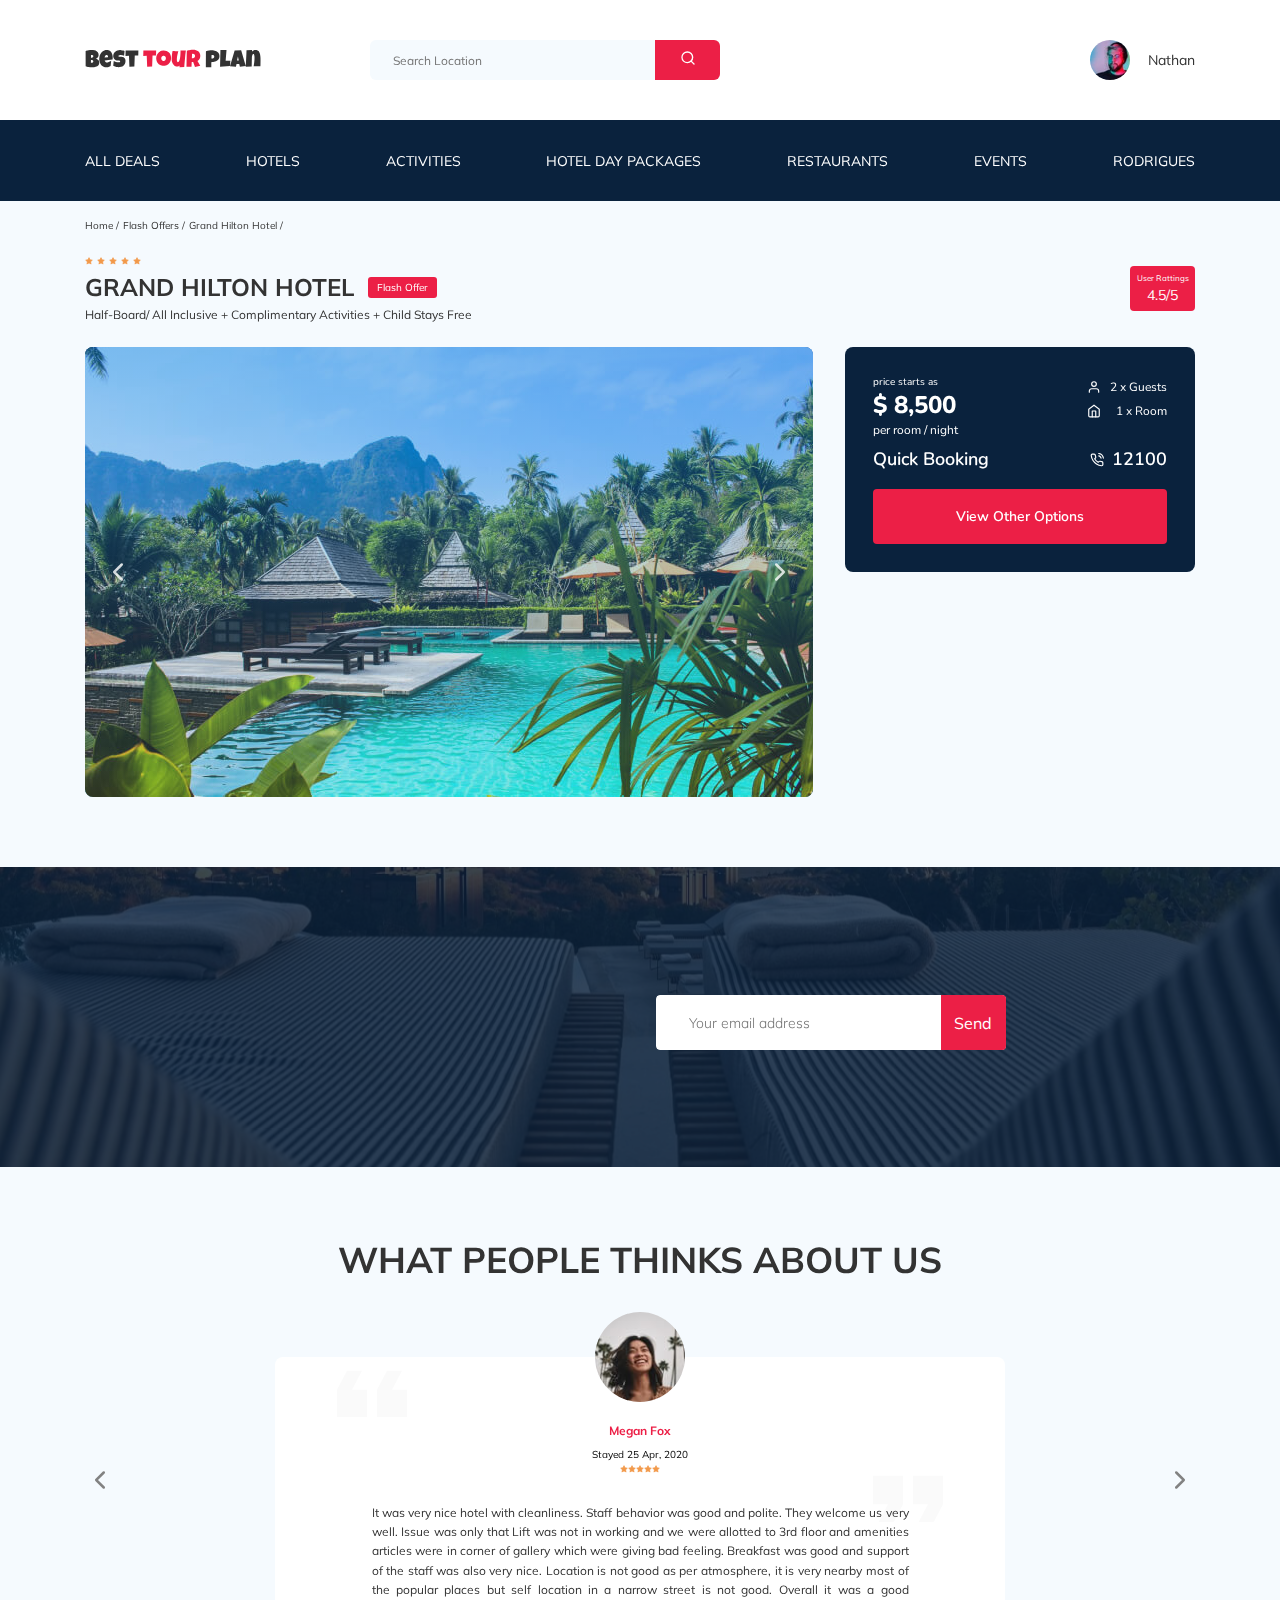
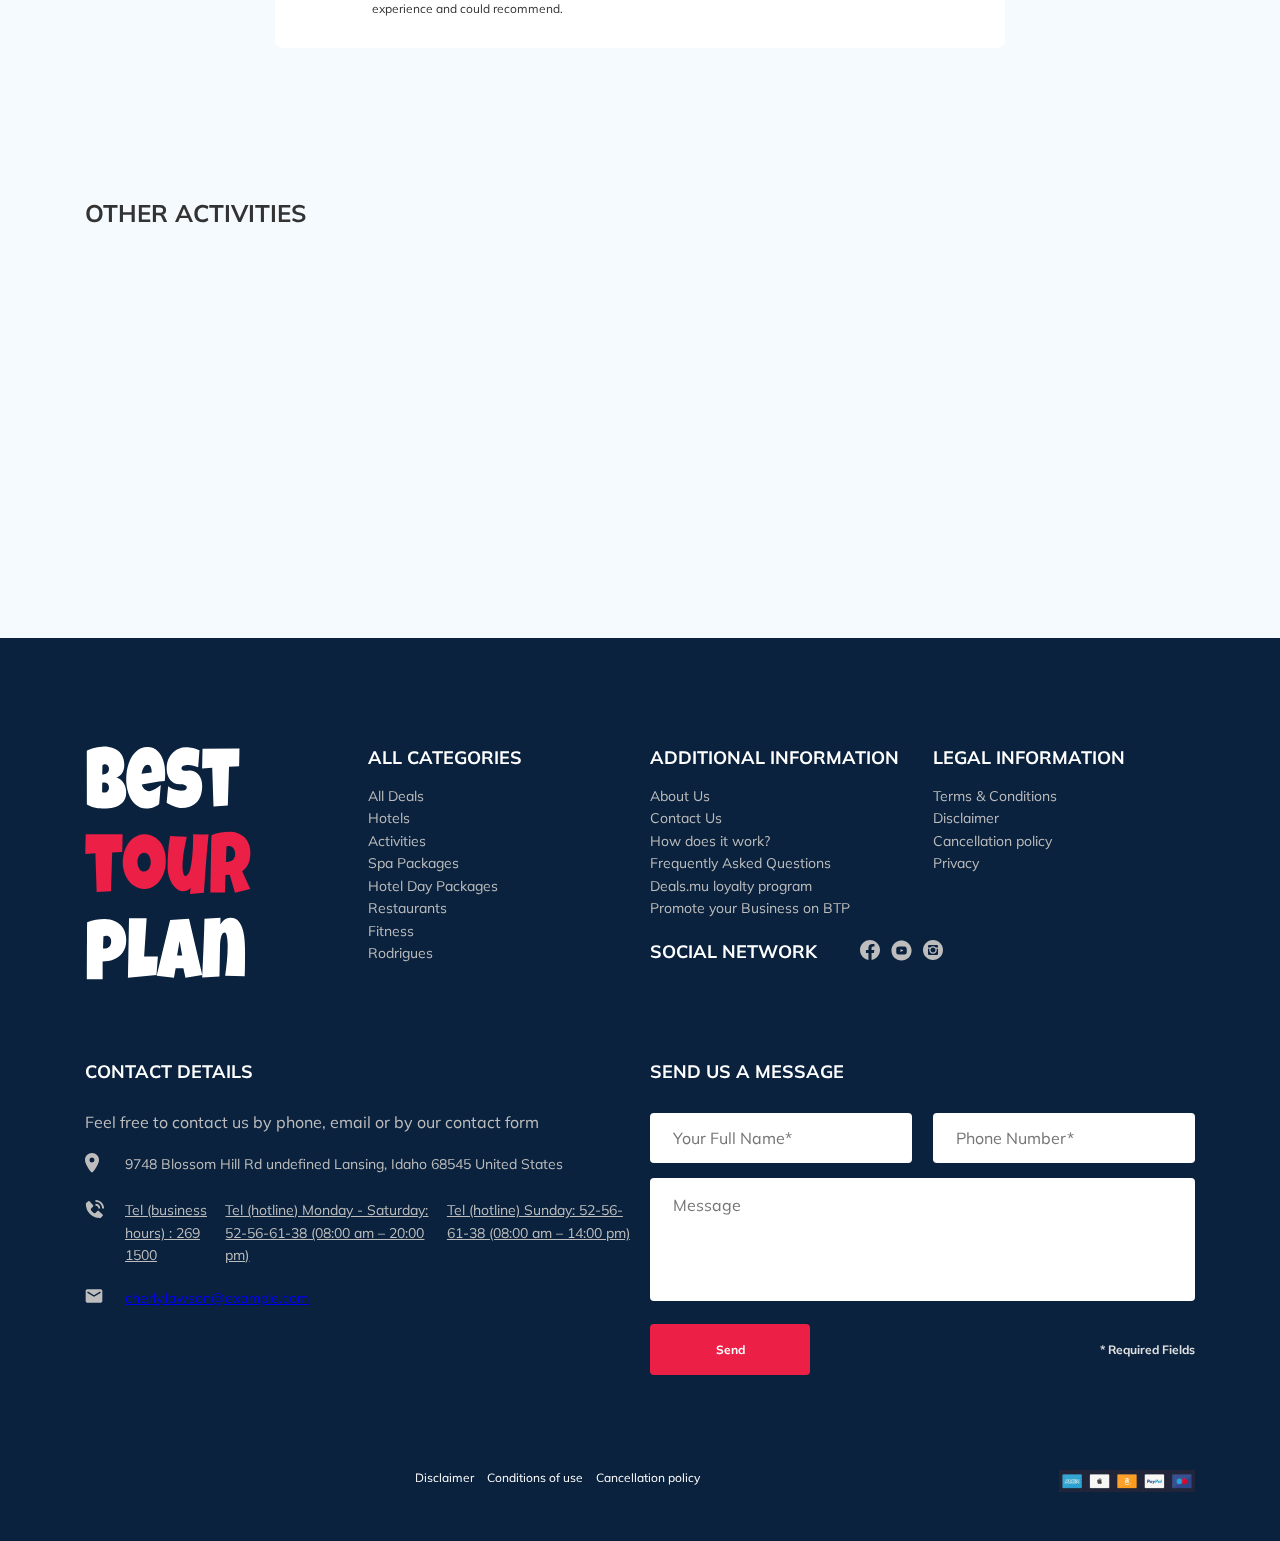
==== index.html @ bf020144 "fix: bug" ====
<!DOCTYPE html>
<html lang="en">
  <head>
    <meta charset="UTF-8" />
    <meta name="viewport" content="width=device-width, initial-scale=1.0" />
    <title>Best tour plan - Hotel Booking</title>
    <link
      href="https://fonts.googleapis.com/css2?family=Muli:wght@400;700&family=Nunito:wght@400;700;800&display=swap"
      rel="stylesheet"
    />
    <link rel="shortcut icon" href="img/favicon.ico" type="image/x-icon" />
    <link rel="icon" href="img/favicon.ico" type="image/x-icon" />
    <link rel="stylesheet" href="css/aos.css" />
    <link rel="stylesheet" href="css/swiper-bundle.min.css" />
    <link rel="stylesheet" href="css/style.css" />
  </head>

  <body>
    <header class="navbar navbar--mobile--fixed">
      <div class="container">
        <div class="navbar-top">
          <a href="#" class="logo">
            <img
              src="img/horizontal-logo.svg"
              alt="logo: Best tour plan"
              class="logo__image"
            />
          </a>
          <form
            action="#"
            class="search navbar__search navbar__search--mobile--hidden"
          >
            <input
              type="text"
              class="search__input"
              placeholder="Search Location"
            />
            <button class="search__button">
              <img src="img/search.svg" alt="Icon: search" />
            </button>
          </form>
          <a href="#" class="user navbar__user navbar__user--mobile--hidden">
            <img
              src="img/user-avatar.jpg"
              alt="avatar : Nathan"
              class="user__avatar"
            />
            <span class="user__name">Nathan</span>
          </a>
          <!-- /.user -->
          <button class="menu-button navbar-top__menu-button">
            <span class="menu-button__line"></span>
            <span class="menu-button__line"></span>
            <span class="menu-button__line"></span>
          </button>
        </div>
        <!-- /.navbar-top -->
      </div>
      <!-- /.container -->
      <div class="navbar-bottom">
        <div class="container">
          <ul class="navbar-menu">
            <li class="navbar-menu__item navbar-menu__item--mobile--visible">
              <a
                href="#"
                class="user navbar__user navbar__user--mobile--visible"
              >
                <img
                  src="img/user-avatar.jpg"
                  alt="avatar : Nathan"
                  class="user__avatar"
                />
                <span class="user__name user__name--light">Nathan</span>
              </a>
              <!-- /.user -->
            </li>
            <li class="navbar-menu__item navbar-menu__item--mobile--visible">
              <form
                action="#"
                class="search navbar__search navbar__search--mobile--visible"
              >
                <input
                  type="text"
                  class="search__input"
                  placeholder="Search Location"
                />
                <button class="search__button">
                  <img src="img/search.svg" alt="Icon: search" />
                </button>
              </form>
            </li>
            <li class="navbar-menu__item">
              <a href="#" class="navbar-menu__link">All Deals</a>
            </li>
            <li class="navbar-menu__item">
              <a href="#" class="navbar-menu__link">Hotels</a>
            </li>
            <li class="navbar-menu__item">
              <a href="#" class="navbar-menu__link">Activities</a>
            </li>
            <li class="navbar-menu__item">
              <a href="#" class="navbar-menu__link">Hotel Day Packages</a>
            </li>
            <li class="navbar-menu__item">
              <a href="#" class="navbar-menu__link">Restaurants</a>
            </li>
            <li class="navbar-menu__item">
              <a href="#" class="navbar-menu__link">Events</a>
            </li>
            <li class="navbar-menu__item">
              <a href="#" class="navbar-menu__link">Rodrigues</a>
            </li>
          </ul>
          <!-- /.navbar-menu -->
        </div>
        <!-- /.container -->
      </div>
      <!-- /.navbar-bottom -->
    </header>

    <nav class="breadcrumb">
      <div class="container">
        <ul class="breadcrumb-list">
          <li class="breadcrumb-list__item">
            <a href="#" class="breadcrumb-list__link">Home</a>
          </li>
          <li class="breadcrumb-list__item">
            <a href="#" class="breadcrumb-list__link">Flash Offers</a>
          </li>
          <li class="breadcrumb-list__item">
            Grand Hilton Hotel
          </li>
        </ul>
      </div>
      <!-- /.container -->
    </nav>
    <!-- /.breadcrumb -->
    <div class="section-hotel">
      <div class="container">
        <div class="hotel-info">
          <div
            class="hotel-info__text"
            data-aos="fade-right"
            data-aos-offset="300"
            data-aos-easing="ease-in-sine"
            data-aos-duration="400"
          >
            <div class="hotel-wrapper">
              <div class="stars">
                <img src="img/Star.svg" alt="" />
                <img src="img/Star.svg" alt="" />
                <img src="img/Star.svg" alt="" />
                <img src="img/Star.svg" alt="" />
                <img src="img/Star.svg" alt="" />
              </div>
              <h1 class="hotel-name hotel-info__name">GRAND HILTON HOTEL</h1>
              <span class="offer hotel-info__offer">Flash Offer</span>
            </div>
            <p class="hotel-description hotel-info__description">
              Half-Board/ All Inclusive + Complimentary Activities + Child Stays
              Free
            </p>
          </div>
          <!-- /.hotel-info__text -->
          <div
            class="rating hotel-info__rating"
            data-aos="fade-left"
            data-aos-offset="300"
            data-aos-easing="ease-in-sine"
            data-aos-duration="400"
          >
            <span class="rating__text">User Rattings</span>
            <span class="rating__counter">4.5/5</span>
          </div>
          <!-- /.hotel-info__right -->
        </div>
        <!-- /.hotel-info -->
        <div class="hotel-grid">
          <!-- Slider main container -->
          <div class="swiper-container hotel-slider hotel-grid__slider">
            <!-- Additional required wrapper -->
            <div class="swiper-wrapper">
              <!-- Slides -->
              <div class="swiper-slide hotel-slider__item">
                <img
                  class="hotel-slider__image"
                  src="img/slider-1.jpg"
                  alt="slide"
                />
              </div>
              <div class="swiper-slide hotel-slider__item">
                <img
                  class="hotel-slider__image"
                  src="img/slider-2.jpg"
                  alt="slide"
                />
              </div>
              <div class="swiper-slide hotel-slider__item">
                <img
                  class="hotel-slider__image"
                  src="img/slider-3.jpg"
                  alt="slide"
                />
              </div>
              <div class="swiper-slide hotel-slider__item">
                <img
                  class="hotel-slider__image"
                  src="img/slider-4.jpg"
                  alt="slide"
                />
              </div>
              <div class="swiper-slide hotel-slider__item">
                <img
                  class="hotel-slider__image"
                  src="img/slider-5.jpg"
                  alt="slide"
                />
              </div>
            </div>
            <!-- If we need navigation buttons -->
            <button
              class="hotel-slider__button hotel-slider__button--prev"
            ></button>
            <button
              class="hotel-slider__button hotel-slider__button--next"
            ></button>
          </div>
          <!-- swiper-container -->

          <div class="hotel-right">
            <div class="booking">
              <div class="booking__info">
                <div class="booking__price">
                  <span class="booking__start">price starts as</span>
                  <strong class="booking__pricetag">$ 8,500</strong>
                  <span class="booking__per-room">per room / night</span>
                </div>
                <!-- /.booking -->
                <div class="booking__room">
                  <div class="booking__text">
                    <img
                      src="img/user.svg"
                      alt="Logo: user"
                      class="booking__icon"
                    />
                    <span class="booking__description">2 x Guests</span>
                  </div>
                  <div class="booking__text">
                    <img
                      src="img/home.svg"
                      alt="Logo: home"
                      class="booking__icon"
                    />
                    <span class="booking__description">1 x Room</span>
                  </div>
                </div>
                <!-- /.booking__room -->
              </div>
              <!-- /.booking__info -->
              <div class="booking__call-center">
                <span class="booking__heading">Quick Booking</span>
                <a class="booking__number" href="tel:12100">
                  <img src="img/phone-call.svg" alt="Icon: phone" />
                  <span class="booking__num">12100</span>
                </a>
              </div>
              <!-- /.booking__call-center -->
              <button data-toggle="modal" class="button booking__button">
                View Other Options
              </button>
              <!-- /.button booking__button -->
            </div>
            <!-- /.booking -->
            <div class="map">
              <iframe
                class="iframe"
                src="https://www.google.com/maps/embed?pb=!1m18!1m12!1m3!1d1763.7517892992253!2d34.31328816313831!3d27.85579721087087!2m3!1f0!2f0!3f0!3m2!1i1024!2i768!4f13.1!3m3!1m2!1s0x14533a110f8f49e9%3A0xeef46d67257585c7!2sHilton%20Sharm%20Waterfalls%20Resort!5e0!3m2!1sru!2sua!4v1595320544746!5m2!1sru!2sua"
                height="213"
                style="border: 0;"
                allowfullscreen=""
                aria-hidden="false"
                tabindex="0"
              ></iframe>
            </div>
            <!-- /.map -->
          </div>
          <!-- /.hotel-right -->
        </div>
        <!-- /.hotel-grid -->
      </div>
      <!-- /.container -->
    </div>
    <!-- /.section hotel -->

    <section
      class="newsletter parallax-window"
      data-parallax="scroll"
      data-image-src="img/newsletter.jpg"
    >
      <div class="newsletter-wrapper">
        <h2 class="newsletter-title newsletter__title" data-aos="zoom-in">
          subscribe to our
          <span class="newsletter-title__strong" data-aos="zoom-in"
            >Newsletter</span
          >
        </h2>
        <form
          action="send-newsletter.php"
          method="POST"
          class="subscribe newsletter__subscribe form"
        >
          <input
            type="email"
            class="input subscribe__input"
            placeholder="Your email address"
            name="email"
            required
          />
          <button class="subscribe__button">
            Send
          </button>
        </form>
      </div>
      <!-- /.newsletter-wrapper -->
    </section>
    <!-- /.newsletter -->
    <section class="reviews">
      <div class="container">
        <h2 class="reviews__title">What people thinks about&nbsp;us</h2>
        <div class="swiper-container reviews-slider">
          <div class="swiper-wrapper">
            <div class="swiper-slide">
              <div class="reviews-slider__item">
                <div class="reviews-slider__profile">
                  <img
                    src="img/rewies-avatar.jpg"
                    alt="Photo: Megan Fox"
                    class="reviews-slider__avatar"
                  />
                  <h3 class="reviews-slider__username">
                    Megan Fox
                  </h3>
                  <span class="reviews-slider__date">Stayed 25 Apr, 2020</span>
                  <div class="reviews-slider__rating">
                    <img src="img/Star.svg" alt="" />
                    <img src="img/Star.svg" alt="" />
                    <img src="img/Star.svg" alt="" />
                    <img src="img/Star.svg" alt="" />
                    <img src="img/Star.svg" alt="" />
                  </div>
                  <!-- /.reviews-slider__rating -->
                </div>
                <!-- /.reviews-slider__profile -->
                <p class="reviews-slider__text">
                  It was very nice hotel with cleanliness. Staff behavior was
                  good and polite. They welcome us very well. Issue was only
                  that Lift was not in working and we were allotted to 3rd floor
                  and amenities articles were in corner of gallery which were
                  giving bad feeling. Breakfast was good and support of the
                  staff was also very nice. Location is not good as per
                  atmosphere, it is very nearby most of the popular places but
                  self location in a narrow street is not good. Overall it was a
                  good experience and could recommend.
                </p>
              </div>
              <!-- /.reviews-slider__item -->
            </div>
            <!-- swiper-slide -->
            <div class="swiper-slide">
              <div class="reviews-slider__item">
                <div class="reviews-slider__profile">
                  <img
                    src="img/reviews-avatar-2.jpg"
                    alt="Photo: Megan Fox"
                    class="reviews-slider__avatar"
                  />
                  <h3 class="reviews-slider__username">
                    Cesar Griffin
                  </h3>
                  <span class="reviews-slider__date">Stayed 18 Nov, 2019</span>
                  <div class="reviews-slider__rating">
                    <img src="img/Star.svg" alt="" />
                    <img src="img/Star.svg" alt="" />
                    <img src="img/Star.svg" alt="" />
                    <img src="img/Star.svg" alt="" />
                    <img src="img/Star.svg" alt="" />
                  </div>
                  <!-- /.reviews-slider__rating -->
                </div>
                <!-- /.reviews-slider__profile -->
                <p class="reviews-slider__text">
                  It was very nice hotel with cleanliness. Staff behavior was
                  good and polite. They welcome us very well. Issue was only
                  that Lift was not in working and we were allotted to 3rd floor
                  and amenities articles were in corner of gallery which were
                  giving bad feeling. Breakfast was good and support of the
                  staff was also very nice. Location is not good as per
                  atmosphere, it is very nearby most of the popular places but
                  self location in a narrow street is not good. Overall it was a
                  good experience and could recommend.
                </p>
              </div>
              <!-- /.reviews-slider__item -->
            </div>
            <!-- swiper-slide -->
            <div class="swiper-slide">
              <div class="reviews-slider__item">
                <div class="reviews-slider__profile">
                  <img
                    src="img/reviews-avatar-3.jpg"
                    alt="Photo: Megan Fox"
                    class="reviews-slider__avatar"
                  />
                  <h3 class="reviews-slider__username">
                    Hayes Washington
                  </h3>
                  <span class="reviews-slider__date">Stayed 18 Dec, 2019</span>
                  <div class="reviews-slider__rating">
                    <img src="img/Star.svg" alt="" />
                    <img src="img/Star.svg" alt="" />
                    <img src="img/Star.svg" alt="" />
                    <img src="img/Star.svg" alt="" />
                    <img src="img/Star.svg" alt="" />
                  </div>
                  <!-- /.reviews-slider__rating -->
                </div>
                <!-- /.reviews-slider__profile -->
                <p class="reviews-slider__text">
                  It was very nice hotel with cleanliness. Staff behavior was
                  good and polite. They welcome us very well. Issue was only
                  that Lift was not in working and we were allotted to 3rd floor
                  and amenities articles were in corner of gallery which were
                  giving bad feeling. Breakfast was good and support of the
                  staff was also very nice. Location is not good as per
                  atmosphere, it is very nearby most of the popular places but
                  self location in a narrow street is not good. Overall it was a
                  good experience and could recommend.
                </p>
              </div>
              <!-- /.reviews-slider__item -->
            </div>
            <!-- swiper-slide -->
          </div>
          <!-- swiper-wrapper -->
          <button
            class="reviews-slider__button reviews-slider__button--prev"
          ></button>
          <button
            class="reviews-slider__button reviews-slider__button--next"
          ></button>
        </div>
        <!-- reviews-slider -->
      </div>
      <!-- /.container -->
    </section>
    <!-- /.rewiews -->
    <section class="activities">
      <div class="container">
        <h2 class="activities__title">Other Activities</h2>
        <div class="activities-wrapper">
          <div
            class="card activities__card"
            data-aos="fade-right"
            data-aos-delay="100"
          >
            <img src="img/activity-1.jpg" alt="activity" class="card__image" />
            <h3 class="card__title">The curious corner of chamarel</h3>
            <button class="card__button">Book Now</button>
          </div>
          <!-- /.card -->
          <div
            class="card activities__card"
            data-aos="fade-right"
            data-aos-delay="200"
          >
            <img src="img/activity-2.jpg" alt="activity" class="card__image" />
            <h3 class="card__title">Gymkhana club golf course</h3>
            <button class="card__button">Book Now</button>
          </div>
          <!-- /.card -->
          <div
            class="card activities__card"
            data-aos="fade-right"
            data-aos-delay="300"
          >
            <img src="img/activity-3.jpg" alt="activity" class="card__image" />
            <h3 class="card__title">Tamarind falls hiking trip - full day</h3>
            <button class="card__button">Book Now</button>
          </div>
          <!-- /.card -->
          <div
            class="card activities__card"
            data-aos="fade-right"
            data-aos-delay="400"
          >
            <img src="img/activity-4.jpg" alt="activity" class="card__image" />
            <h3 class="card__title">The blue marine discovery quest</h3>
            <button class="card__button">Book Now</button>
          </div>
          <!-- /.card -->
        </div>
        <!-- /.activities-wrapper -->
      </div>
      <!-- /.container -->
    </section>
    <!-- /.activities -->
    <footer class="footer">
      <div class="container">
        <div class="footer-wrapper">
          <img
            src="img/vertical-logo.svg"
            alt="Logo: Best tour plan"
            class="logo footer__logo"
          />
          <div class="footer__list footer__categories">
            <h3 class="footer__title">ALL CATEGORIES</h3>
            <ul class="footer__ul">
              <li class="footer__item">
                <a href="#" class="footer__link">All Deals </a>
              </li>
              <li class="footer__item">
                <a href="#" class="footer__link">Hotels </a>
              </li>
              <li class="footer__item">
                <a href="#" class="footer__link">Activities</a>
              </li>
              <li class="footer__item">
                <a href="#" class="footer__link">Spa Packages </a>
              </li>
              <li class="footer__item">
                <a href="#" class="footer__link">Hotel Day Packages </a>
              </li>
              <li class="footer__item">
                <a href="#" class="footer__link">Restaurants </a>
              </li>
              <li class="footer__item">
                <a href="#" class="footer__link">Fitness</a>
              </li>
              <li class="footer__item">
                <a href="#" class="footer__link">Rodrigues</a>
              </li>
            </ul>
          </div>
          <!-- /.footer__list -->
          <div class="footer__list footer__additional">
            <h3 class="footer__title">ADDITIONAL INFORMATION</h3>
            <ul class="footer__ul">
              <li class="footer__item">
                <a href="#" class="footer__link">About Us </a>
              </li>
              <li class="footer__item">
                <a href="#" class="footer__link">Contact Us </a>
              </li>
              <li class="footer__item">
                <a href="#" class="footer__link">How does it work? </a>
              </li>
              <li class="footer__item">
                <a href="#" class="footer__link">Frequently Asked Questions</a>
              </li>
              <li class="footer__item">
                <a href="#" class="footer__link">Deals.mu loyalty program </a>
              </li>
              <li class="footer__item">
                <a href="#" class="footer__link"
                  >Promote your Business on BTP</a
                >
              </li>
            </ul>
          </div>
          <!-- /.footer__list -->
          <div class="footer__social-network">
            <h3 class="footer__title footer__title--inline">Social Network</h3>
            <div class="footer__social-links">
              <a href="#" class="footer__link"
                ><img src="img/facebook-icon.svg" alt="Icon: Facebook"
              /></a>
              <a href="#" class="footer__link"
                ><img src="img/youtube-icon.svg" alt="Icon: Youtube"
              /></a>
              <a href="#" class="footer__link"
                ><img src="img/instagram-icon.svg" alt="Icon: Instagram"
              /></a>
            </div>
            <!-- /.footer__social-links -->
          </div>
          <!-- /.footer__social-network -->
          <div class="footer__list footer__legal">
            <h3 class="footer__title">LEGAL INFORMATION</h3>
            <ul class="footer__ul">
              <li class="footer__item">
                <a href="#" class="footer__link">Terms & Conditions </a>
              </li>
              <li class="footer__item">
                <a href="#" class="footer__link">Disclaimer </a>
              </li>
              <li class="footer__item">
                <a href="#" class="footer__link">Cancellation policy </a>
              </li>
              <li class="footer__item">
                <a href="#" class="footer__link">Privacy</a>
              </li>
            </ul>
          </div>
          <!-- /.footer__list -->
          <div class="footer__contact-details">
            <h3 class="footer__title footer__title--mb-3">Contact Details</h3>
            <p class="footer__text">
              Feel free to contact us by phone, email or by our contact form
            </p>
            <ul class="footer__ul">
              <li class="footer__item footer__item--mb-2">
                <div class="footer__icon-wrapper">
                  <img
                    class="footer__icon"
                    src="img/map-marker.svg"
                    alt="Icon: map"
                  />
                </div>
                <!-- /.footer__icon__wrapper -->
                9748 Blossom Hill Rd undefined Lansing, Idaho 68545 United
                States
              </li>
              <li class="footer__item footer__item--mb-2">
                <div class="footer__icon-wrapper">
                  <img
                    class="footer__icon"
                    src="img/phone-marker.svg"
                    alt="Icon: phone"
                  />
                </div>
                <a class="footer__phone-link" href="tel:269 1500"
                  >Tel (business hours) : 269 1500</a
                >
                <br />
                <a class="footer__phone-link" href="tel:52-56-61-38"
                  >Tel (hotline) Monday - Saturday: 52-56-61-38 (08:00 am –
                  20:00 pm)</a
                >
                <br />
                <a class="footer__phone-link" href="tel:52-56-61-38"
                  >Tel (hotline) Sunday: 52-56-61-38 (08:00 am – 14:00 pm)</a
                >
                <!-- /.footer__icon-wrapper -->
              </li>
              <li class="footer__item footer__item--mb-2">
                <div class="footer__icon-wrapper">
                  <img
                    class="footer__icon"
                    src="img/mail-marker.svg"
                    alt="Icon: mail"
                  />
                </div>
                <!-- /.footer__icon-wrapper -->
                <a
                  class="footer__mail-link"
                  href="mailto:cherly.lawson@example.com"
                  >cherly.lawson@example.com</a
                >
              </li>
            </ul>
          </div>
          <!-- /.footer__contact-detalis -->
          <div class="footer__contact-form">
            <h3 class="footer__title footer__title--mb-3">Send us a message</h3>
            <form action="send.php" method="POST" class="footer__form form">
              <div class="footer__input-group">
                <input
                  type="text"
                  class="input footer__input"
                  placeholder="Your Full Name*"
                  name="name"
                  required
                />
              </div>
              <div class="footer__input-group">
                <input
                  type="tel"
                  class="input footer__input"
                  placeholder="Phone Number*"
                  name="phone"
                  required
                  data-mask="+7 (000) 000-00-00"
                />
              </div>
              <textarea
                class="message footer__message"
                placeholder="Message"
                name="message"
              ></textarea>
              <button class="button footer__button">Send</button>
              <span class="footer__info">* Required Fields</span>
            </form>
          </div>
          <!-- /.footer__contact-form -->
        </div>
        <!-- /.footer-wrapper -->
        <div class="footer-extra">
          <div class="footer-extra__disclaimer">
            <a href="#" class="footer-extra__text">Disclaimer</a>
            <a href="#" class="footer-extra__text">Conditions of use</a>
            <a href="#" class="footer-extra__text">Cancellation policy</a>
          </div>
          <div class="footer-extra__sponsors">
            <img
              src="img/sponsors.jpg"
              alt="Logo: sponsors"
              class="footer-extra__image"
            />
          </div>
        </div>
        <!-- /.footer-extra -->
      </div>
      <!-- /.container -->
    </footer>
    <!-- /.footer -->
    <div class="modal">
      <div class="modal__overlay"></div>
      <!-- /.modal__overlay -->
      <div class="modal__dialog">
        <a href="#" class="modal__close">
          <img src="img/close.svg" alt="icon: close" />
        </a>
        <h3 class="modal__title modal__title--mb-3">Booking</h3>
        <form action="send.php" method="POST" class="modal__form form">
          <input
            type="text"
            class="input modal__input"
            placeholder="Your Full Name*"
            name="name"
            required
          />
          <input
            type="tel"
            class="input modal__input mask"
            placeholder="Phone Number*"
            name="phone"
            required
            data-mask="+7 (000) 000-00-00"
          />
          <input
            type="email"
            class="input modal__input"
            placeholder="Email*"
            name="email"
            required
          />
          <textarea
            class="message modal__message"
            placeholder="Message"
            name="message"
          ></textarea>
          <button class="button modal__button">Send</button>
          <span class="modal__info">* Required Fields</span>
        </form>
      </div>
      <!-- /.modal__dialog -->
    </div>
    <!-- /.modal -->
    <script src="js/jquery-3.5.1.min.js"></script>
    <script src="js/aos.js"></script>
    <script src="js/swiper-bundle.min.js"></script>
    <script src="js/jquery.validate.min.js"></script>
    <script src="js/jquery.mask.min.js"></script>
    <script src="js/parallax.min.js"></script>
    <script src="js/main.js"></script>
  </body>
</html>
---- css/style.css ----
* {
  -webkit-box-sizing: border-box;
          box-sizing: border-box;
}

body {
  font-family: 'Muli', sans-serif;
  color: #333333;
  background-color: #F5FAFE;
}

.container {
  max-width: 1110px;
  margin: auto;
}

img {
  max-width: 100%;
}

.iframe {
  border-width: none;
  width: 100%;
}

.input {
  background-color: #fff;
  border-radius: 4px;
  border: none;
  padding: 0 23px;
  height: 50px;
}

.message {
  min-height: 123px;
  background-color: #fff;
  border-radius: 4px;
  padding: 18px 23px;
  border: none;
  resize: none;
}

.button {
  min-width: 160px;
  min-height: 50px;
  padding: 18px;
  font-style: normal;
  font-weight: bold;
  font-size: 12px;
  line-height: 15px;
  color: #ffffff;
  background-color: #EC1F46;
  border: none;
  border-radius: 4px;
  cursor: pointer;
}

.invalid {
  color: #EC1F46;
}

/*! normalize.css v8.0.1 | MIT License | github.com/necolas/normalize.css */
/* Document
   ========================================================================== */
/**
 * 1. Correct the line height in all browsers.
 * 2. Prevent adjustments of font size after orientation changes in iOS.
 */
html {
  line-height: 1.15;
  /* 1 */
  -webkit-text-size-adjust: 100%;
  /* 2 */
}

/* Sections
   ========================================================================== */
/**
 * Remove the margin in all browsers.
 */
body {
  margin: 0;
}

/**
 * Render the `main` element consistently in IE.
 */
main {
  display: block;
}

/**
 * Correct the font size and margin on `h1` elements within `section` and
 * `article` contexts in Chrome, Firefox, and Safari.
 */
h1 {
  font-size: 2em;
  margin: 0.67em 0;
}

/* Grouping content
   ========================================================================== */
/**
 * 1. Add the correct box sizing in Firefox.
 * 2. Show the overflow in Edge and IE.
 */
hr {
  -webkit-box-sizing: content-box;
          box-sizing: content-box;
  /* 1 */
  height: 0;
  /* 1 */
  overflow: visible;
  /* 2 */
}

/**
 * 1. Correct the inheritance and scaling of font size in all browsers.
 * 2. Correct the odd `em` font sizing in all browsers.
 */
pre {
  font-family: monospace, monospace;
  /* 1 */
  font-size: 1em;
  /* 2 */
}

/* Text-level semantics
   ========================================================================== */
/**
 * Remove the gray background on active links in IE 10.
 */
a {
  background-color: transparent;
}

/**
 * 1. Remove the bottom border in Chrome 57-
 * 2. Add the correct text decoration in Chrome, Edge, IE, Opera, and Safari.
 */
abbr[title] {
  border-bottom: none;
  /* 1 */
  text-decoration: underline;
  /* 2 */
  -webkit-text-decoration: underline dotted;
          text-decoration: underline dotted;
  /* 2 */
}

/**
 * Add the correct font weight in Chrome, Edge, and Safari.
 */
b,
strong {
  font-weight: bolder;
}

/**
 * 1. Correct the inheritance and scaling of font size in all browsers.
 * 2. Correct the odd `em` font sizing in all browsers.
 */
code,
kbd,
samp {
  font-family: monospace, monospace;
  /* 1 */
  font-size: 1em;
  /* 2 */
}

/**
 * Add the correct font size in all browsers.
 */
small {
  font-size: 80%;
}

/**
 * Prevent `sub` and `sup` elements from affecting the line height in
 * all browsers.
 */
sub,
sup {
  font-size: 75%;
  line-height: 0;
  position: relative;
  vertical-align: baseline;
}

sub {
  bottom: -0.25em;
}

sup {
  top: -0.5em;
}

/* Embedded content
   ========================================================================== */
/**
 * Remove the border on images inside links in IE 10.
 */
img {
  border-style: none;
}

/* Forms
   ========================================================================== */
/**
 * 1. Change the font styles in all browsers.
 * 2. Remove the margin in Firefox and Safari.
 */
button,
input,
optgroup,
select,
textarea {
  font-family: inherit;
  /* 1 */
  font-size: 100%;
  /* 1 */
  line-height: 1.15;
  /* 1 */
  margin: 0;
  /* 2 */
}

/**
 * Show the overflow in IE.
 * 1. Show the overflow in Edge.
 */
button,
input {
  /* 1 */
  overflow: visible;
}

/**
 * Remove the inheritance of text transform in Edge, Firefox, and IE.
 * 1. Remove the inheritance of text transform in Firefox.
 */
button,
select {
  /* 1 */
  text-transform: none;
}

/**
 * Correct the inability to style clickable types in iOS and Safari.
 */
button,
[type="button"],
[type="reset"],
[type="submit"] {
  -webkit-appearance: button;
}

/**
 * Remove the inner border and padding in Firefox.
 */
button::-moz-focus-inner,
[type="button"]::-moz-focus-inner,
[type="reset"]::-moz-focus-inner,
[type="submit"]::-moz-focus-inner {
  border-style: none;
  padding: 0;
}

/**
 * Restore the focus styles unset by the previous rule.
 */
button:-moz-focusring,
[type="button"]:-moz-focusring,
[type="reset"]:-moz-focusring,
[type="submit"]:-moz-focusring {
  outline: 1px dotted ButtonText;
}

/**
 * Correct the padding in Firefox.
 */
fieldset {
  padding: 0.35em 0.75em 0.625em;
}

/**
 * 1. Correct the text wrapping in Edge and IE.
 * 2. Correct the color inheritance from `fieldset` elements in IE.
 * 3. Remove the padding so developers are not caught out when they zero out
 *    `fieldset` elements in all browsers.
 */
legend {
  -webkit-box-sizing: border-box;
          box-sizing: border-box;
  /* 1 */
  color: inherit;
  /* 2 */
  display: table;
  /* 1 */
  max-width: 100%;
  /* 1 */
  padding: 0;
  /* 3 */
  white-space: normal;
  /* 1 */
}

/**
 * Add the correct vertical alignment in Chrome, Firefox, and Opera.
 */
progress {
  vertical-align: baseline;
}

/**
 * Remove the default vertical scrollbar in IE 10+.
 */
textarea {
  overflow: auto;
}

/**
 * 1. Add the correct box sizing in IE 10.
 * 2. Remove the padding in IE 10.
 */
[type="checkbox"],
[type="radio"] {
  -webkit-box-sizing: border-box;
          box-sizing: border-box;
  /* 1 */
  padding: 0;
  /* 2 */
}

/**
 * Correct the cursor style of increment and decrement buttons in Chrome.
 */
[type="number"]::-webkit-inner-spin-button,
[type="number"]::-webkit-outer-spin-button {
  height: auto;
}

/**
 * 1. Correct the odd appearance in Chrome and Safari.
 * 2. Correct the outline style in Safari.
 */
[type="search"] {
  -webkit-appearance: textfield;
  /* 1 */
  outline-offset: -2px;
  /* 2 */
}

/**
 * Remove the inner padding in Chrome and Safari on macOS.
 */
[type="search"]::-webkit-search-decoration {
  -webkit-appearance: none;
}

/**
 * 1. Correct the inability to style clickable types in iOS and Safari.
 * 2. Change font properties to `inherit` in Safari.
 */
::-webkit-file-upload-button {
  -webkit-appearance: button;
  /* 1 */
  font: inherit;
  /* 2 */
}

/* Interactive
   ========================================================================== */
/*
 * Add the correct display in Edge, IE 10+, and Firefox.
 */
details {
  display: block;
}

/*
 * Add the correct display in all browsers.
 */
summary {
  display: list-item;
}

/* Misc
   ========================================================================== */
/**
 * Add the correct display in IE 10+.
 */
template {
  display: none;
}

/**
 * Add the correct display in IE 10.
 */
[hidden] {
  display: none;
}

.navbar {
  background-color: #ffffff;
}

.navbar-top {
  display: -webkit-box;
  display: -ms-flexbox;
  display: flex;
  -webkit-box-align: center;
      -ms-flex-align: center;
          align-items: center;
  -webkit-box-pack: justify;
      -ms-flex-pack: justify;
          justify-content: space-between;
  padding-top: 40px;
  padding-bottom: 40px;
  z-index: 999;
}

.navbar-top__menu-button {
  display: none;
}

.navbar__search {
  margin-right: auto;
  margin-left: 108px;
}

.navbar-bottom {
  background-color: #0A223D;
}

.navbar-menu {
  list-style-type: none;
  margin: 0;
  padding: 31px 0;
  display: -webkit-box;
  display: -ms-flexbox;
  display: flex;
  -webkit-box-align: center;
      -ms-flex-align: center;
          align-items: center;
  -webkit-box-pack: justify;
      -ms-flex-pack: justify;
          justify-content: space-between;
  color: #ffffff;
}

.navbar-menu__link {
  color: inherit;
  text-decoration: none;
  text-transform: uppercase;
  font-size: 14px;
  line-height: 18px;
}

.navbar-menu__item--mobile--visible {
  display: none;
}

.logo {
  width: 177px;
}

.search {
  display: -webkit-box;
  display: -ms-flexbox;
  display: flex;
  position: relative;
  overflow: hidden;
  border-radius: 6px;
  height: 40px;
}

.search__input {
  width: 350px;
  height: 100%;
  padding-left: 23px;
  padding-right: 75px;
  background: #F5FAFE;
  border: none;
  font-size: 12px;
  line-height: 15px;
  color: #333333;
}

.search__button {
  position: absolute;
  top: 0;
  right: 0;
  width: 65px;
  height: 100%;
  border: none;
  background: #EC1F46;
  cursor: pointer;
}

.user {
  display: -webkit-box;
  display: -ms-flexbox;
  display: flex;
  -webkit-box-align: center;
      -ms-flex-align: center;
          align-items: center;
  text-decoration: none;
}

.user__avatar {
  width: 40px;
  height: 40px;
  border-radius: 50%;
  -o-object-fit: cover;
     object-fit: cover;
}

.user__name {
  margin-left: 18px;
  font-size: 14px;
  line-height: 18px;
  color: #333333;
}

.breadcrumb-list {
  display: -webkit-box;
  display: -ms-flexbox;
  display: flex;
  padding: 18px 0;
  margin: 0;
  list-style: none;
}

.breadcrumb-list__item {
  font-size: 10px;
  line-height: 13px;
}

.breadcrumb-list__item::after {
  content: '/';
  margin-right: 4px;
}

.breadcrumb-list__link {
  text-decoration: none;
  color: inherit;
}

.hotel {
  padding-top: 23px;
  padding-bottom: 70px;
}

.hotel-info {
  display: -webkit-box;
  display: -ms-flexbox;
  display: flex;
  -webkit-box-align: center;
      -ms-flex-align: center;
          align-items: center;
  -webkit-box-pack: justify;
      -ms-flex-pack: justify;
          justify-content: space-between;
  padding-bottom: 20px;
}

.hotel-info__description {
  margin: 5px 0;
}

.hotel-info__offer {
  margin-left: 14px;
  margin-top: 4px;
}

.hotel-info__name {
  margin-top: 4px;
  margin-bottom: 0;
}

.hotel-name {
  font-size: 24px;
  line-height: 30px;
}

.hotel-wrapper {
  display: -webkit-box;
  display: -ms-flexbox;
  display: flex;
  -ms-flex-wrap: wrap;
      flex-wrap: wrap;
  -webkit-box-align: center;
      -ms-flex-align: center;
          align-items: center;
}

.hotel-description {
  font-size: 12px;
  line-height: 15px;
}

.hotel-grid {
  display: -webkit-box;
  display: -ms-flexbox;
  display: flex;
  -webkit-box-pack: justify;
      -ms-flex-pack: justify;
          justify-content: space-between;
}

.hotel-right {
  display: -webkit-box;
  display: -ms-flexbox;
  display: flex;
  -webkit-box-orient: vertical;
  -webkit-box-direction: normal;
      -ms-flex-direction: column;
          flex-direction: column;
  -webkit-box-pack: justify;
      -ms-flex-pack: justify;
          justify-content: space-between;
}

.hotel-grid__slider {
  margin: 0;
}

.hotel-slider {
  width: 728px;
  height: 450px;
}

.hotel-slider__item {
  width: 100%;
  height: 100%;
  position: relative;
  border-radius: 8px;
  overflow: hidden;
}

.hotel-slider__item::after {
  content: '';
  position: absolute;
  z-index: 10;
  width: 100%;
  height: 100%;
  text-outline: 0;
  bottom: 0;
  left: 0;
  right: 0;
  background: -webkit-gradient(linear, left top, left bottom, from(rgba(0, 122, 223, 0.48)), to(rgba(255, 255, 255, 0.128)));
  background: linear-gradient(180deg, rgba(0, 122, 223, 0.48) 0%, rgba(255, 255, 255, 0.128) 100%);
}

.hotel-slider__button {
  position: absolute;
  top: 50%;
  -webkit-transform: translateY(-50%);
          transform: translateY(-50%);
  z-index: 99;
  width: 30px;
  height: 30px;
  border: none;
  background-color: transparent;
  cursor: pointer;
  background-repeat: no-repeat;
  background-position: center;
  background-size: 10px;
}

.hotel-slider__button--next {
  right: 18px;
  background-image: url(../img/arrow-next.svg);
}

.hotel-slider__button--prev {
  left: 18px;
  background-image: url(../img/arrow-prev.svg);
}

.stars {
  -ms-flex-preferred-size: 100%;
      flex-basis: 100%;
}

.offer {
  font-size: 10px;
  line-height: 13px;
  padding: 4px 9px;
  background-color: #EC1F46;
  border-radius: 3px;
  color: #ffffff;
}

.rating {
  max-width: 65px;
  min-height: 45px;
  text-align: center;
  color: #ffffff;
  background-color: #EC1F46;
  border-radius: 4px;
}

.rating__text {
  font-size: 8px;
  line-height: 10px;
}

.rating__counter {
  font-size: 14px;
  line-height: 18px;
}

.booking {
  font-family: 'Nunito', sans-serif;
  border-radius: 8px;
  color: #ffffff;
  width: 350px;
  min-height: 210px;
  padding: 28px;
  background: #0A223D;
}

.booking__info {
  display: -webkit-box;
  display: -ms-flexbox;
  display: flex;
  -webkit-box-pack: justify;
      -ms-flex-pack: justify;
          justify-content: space-between;
  margin-bottom: 9px;
}

.booking__price {
  display: -webkit-box;
  display: -ms-flexbox;
  display: flex;
  -webkit-box-orient: vertical;
  -webkit-box-direction: normal;
      -ms-flex-direction: column;
          flex-direction: column;
}

.booking__start {
  font-weight: normal;
  font-size: 10px;
  line-height: 14px;
}

.booking__pricetag {
  font-style: normal;
  font-weight: 800;
  font-size: 24px;
  line-height: 33px;
}

.booking__per-room {
  font-weight: normal;
  font-size: 12px;
  line-height: 16px;
}

.booking__room {
  margin-top: 4px;
}

.booking__text {
  display: -webkit-box;
  display: -ms-flexbox;
  display: flex;
  -webkit-box-align: center;
      -ms-flex-align: center;
          align-items: center;
  -webkit-box-pack: justify;
      -ms-flex-pack: justify;
          justify-content: space-between;
  margin-bottom: 8px;
  font-weight: normal;
  font-size: 12px;
  line-height: 16px;
}

.booking__description {
  margin-left: 9px;
}

.booking__call-center {
  display: -webkit-box;
  display: -ms-flexbox;
  display: flex;
  -webkit-box-align: center;
      -ms-flex-align: center;
          align-items: center;
  -webkit-box-pack: justify;
      -ms-flex-pack: justify;
          justify-content: space-between;
  margin-bottom: 17px;
}

.booking__heading {
  font-weight: 600;
  font-size: 18px;
  line-height: 25px;
}

.booking__number {
  display: -webkit-box;
  display: -ms-flexbox;
  display: flex;
  -webkit-box-align: center;
      -ms-flex-align: center;
          align-items: center;
  -webkit-box-pack: justify;
      -ms-flex-pack: justify;
          justify-content: space-between;
  text-decoration: none;
  color: inherit;
}

.booking__num {
  margin-left: 8px;
  font-weight: 600;
  font-size: 18px;
  line-height: 25px;
}

.booking__button {
  width: 100%;
  min-height: 45px;
  border-radius: 4px;
  font-weight: 600;
  font-size: 14px;
  line-height: 19px;
  background-color: #EC1F46;
  border: none;
  color: #ffffff;
  cursor: pointer;
}

.map {
  width: 347px;
  height: 213px;
  border-radius: 10px;
  overflow: hidden;
}

.newsletter {
  position: relative;
  padding: 98px 0 87px;
  margin-top: 70px;
  background-image: url(../img/newsletter.jpg);
  background-position: center;
  background-repeat: no-repeat;
  background-size: cover;
}

.newsletter::before {
  content: '';
  position: absolute;
  top: 0;
  left: 0;
  right: 0;
  bottom: 0;
  width: 100%;
  height: 100%;
  background-color: rgba(10, 34, 61, 0.8);
}

.newsletter-wrapper {
  position: relative;
  display: -webkit-box;
  display: -ms-flexbox;
  display: flex;
  -webkit-box-align: center;
      -ms-flex-align: center;
          align-items: center;
  -webkit-box-pack: justify;
      -ms-flex-pack: justify;
          justify-content: space-between;
  max-width: 731px;
  margin: auto;
}

.newsletter-title {
  display: -webkit-box;
  display: -ms-flexbox;
  display: flex;
  -webkit-box-orient: vertical;
  -webkit-box-direction: normal;
      -ms-flex-direction: column;
          flex-direction: column;
  color: #ffffff;
  font-weight: 300;
  font-size: 24px;
  line-height: 30px;
}

.newsletter-title__strong {
  font-size: 36px;
  line-height: 45px;
  text-transform: uppercase;
}

.newsletter .subscribe {
  position: relative;
  width: 350px;
  height: 55px;
  border-radius: 4px;
  overflow: hidden;
}

.newsletter .subscribe__input {
  position: absolute;
  width: 100%;
  height: 100%;
  border: none;
  padding-left: 33px;
  padding-right: 75px;
  font-weight: 300;
  font-size: 14px;
  line-height: 18px;
}

.newsletter .subscribe__button {
  position: absolute;
  min-width: 65px;
  right: 0;
  top: 0;
  height: 100%;
  border: none;
  background-color: #EC1F46;
  color: #ffffff;
  cursor: pointer;
}

.parallax-window {
  background: transparent;
}

.reviews {
  padding: 40px 0 70px 0;
}

.reviews__title {
  font-style: normal;
  font-weight: bold;
  font-size: 36px;
  line-height: 45px;
  text-align: center;
  text-transform: uppercase;
}

.reviews-slider__item {
  position: relative;
  display: -webkit-box;
  display: -ms-flexbox;
  display: flex;
  -webkit-box-orient: vertical;
  -webkit-box-direction: normal;
      -ms-flex-direction: column;
          flex-direction: column;
  -webkit-box-align: center;
      -ms-flex-align: center;
          align-items: center;
  max-width: 730px;
  margin: 45px auto 0;
  background-color: #fff;
  border-radius: 8px;
  padding: 0 62px 30px;
}

.reviews-slider__item::before {
  content: '';
  position: absolute;
  background-image: url(../img/quote-left.svg);
  background-repeat: no-repeat;
  left: 62px;
  top: 13px;
  width: 70px;
  height: 47px;
}

.reviews-slider__item::after {
  content: '';
  position: absolute;
  background-image: url(../img/quote-right.svg);
  background-repeat: no-repeat;
  right: 62px;
  top: 118px;
  width: 70px;
  height: 47px;
}

.reviews-slider__button {
  position: absolute;
  top: 50%;
  -webkit-transform: translateY(-50%);
          transform: translateY(-50%);
  width: 30px;
  height: 30px;
  background-repeat: no-repeat;
  background-size: 10px;
  background-position: center;
  border: none;
  background-color: transparent;
  cursor: pointer;
  z-index: 99;
}

.reviews-slider__button--prev {
  background-image: url(../img/arrow-prev-secondary.svg);
  left: 0;
}

.reviews-slider__button--next {
  background-image: url(../img/arrow-next-secondary.svg);
  right: 0;
}

.reviews-slider__profile {
  display: -webkit-box;
  display: -ms-flexbox;
  display: flex;
  -webkit-box-orient: vertical;
  -webkit-box-direction: normal;
      -ms-flex-direction: column;
          flex-direction: column;
  -webkit-box-align: center;
      -ms-flex-align: center;
          align-items: center;
  margin-top: -45px;
  margin-bottom: 30px;
}

.reviews-slider__avatar {
  width: 90px;
  height: 90px;
  border-radius: 50%;
  -o-object-fit: cover;
     object-fit: cover;
  margin-bottom: 9px;
}

.reviews-slider__username {
  font-style: normal;
  font-weight: bold;
  font-size: 12px;
  line-height: 15px;
  color: #EC1F46;
  margin-bottom: 10px;
}

.reviews-slider__date {
  font-style: normal;
  font-weight: normal;
  font-size: 10px;
  line-height: 13px;
  color: #000000;
  margin-bottom: 4px;
}

.reviews-slider__rating {
  display: -webkit-box;
  display: -ms-flexbox;
  display: flex;
  -webkit-box-align: center;
      -ms-flex-align: center;
          align-items: center;
}

.reviews-slider__text {
  max-width: 537px;
  font-style: normal;
  font-weight: normal;
  font-size: 12px;
  line-height: 160%;
  text-align: justify;
  margin: auto;
  z-index: 2;
}

.activities {
  padding: 60px 0 98px 0;
}

.activities__title {
  font-style: normal;
  font-weight: bold;
  font-size: 24px;
  line-height: 30px;
  text-transform: uppercase;
  margin-bottom: 57px;
}

.activities-wrapper {
  display: -webkit-box;
  display: -ms-flexbox;
  display: flex;
  -webkit-box-pack: justify;
      -ms-flex-pack: justify;
          justify-content: space-between;
}

.card {
  position: relative;
  display: -webkit-box;
  display: -ms-flexbox;
  display: flex;
  -webkit-box-orient: vertical;
  -webkit-box-direction: normal;
      -ms-flex-direction: column;
          flex-direction: column;
  -webkit-box-align: start;
      -ms-flex-align: start;
          align-items: flex-start;
  width: 255px;
  height: 255px;
  padding: 24px 26px;
  border-radius: 6px;
  overflow: hidden;
}

.card::before {
  content: '';
  position: absolute;
  left: 0;
  right: 0;
  top: 0;
  bottom: 0;
  background: linear-gradient(179.83deg, rgba(196, 196, 196, 0) 35.34%, #0A223D 99.85%);
  z-index: -1;
}

.card__image {
  position: absolute;
  left: 0;
  right: 0;
  top: 0;
  bottom: 0;
  width: 100%;
  height: 100%;
  -o-object-fit: cover;
     object-fit: cover;
  z-index: -2;
}

.card__title {
  margin-top: auto;
  margin-bottom: 18px;
  color: #ffffff;
  font-style: normal;
  font-weight: bold;
  font-size: 16px;
  line-height: 20px;
}

.card__button {
  font-style: normal;
  font-weight: 600;
  font-size: 12px;
  line-height: 16px;
  color: #ffffff;
  padding: 7px 22px;
  background-color: #EC1F46;
  border: none;
  border-radius: 4px;
  cursor: pointer;
}

.footer {
  padding-top: 108px;
  padding-bottom: 46px;
  background-color: #0A223D;
  color: #ffffff;
}

.footer-wrapper {
  display: -ms-grid;
  display: grid;
  -ms-grid-columns: (minmax(min-content, 1fr))[4];
      grid-template-columns: repeat(4, minmax(-webkit-min-content, 1fr));
      grid-template-columns: repeat(4, minmax(min-content, 1fr));
  grid-gap: 20px;
  grid-auto-rows: minmax(40px, -webkit-min-content);
  grid-auto-rows: minmax(40px, min-content);
  -webkit-box-align: start;
      -ms-flex-align: start;
          align-items: start;
  margin-bottom: 95px;
}

.footer__logo {
  width: 166px;
  -ms-grid-row: 1;
  -ms-grid-row-span: 2;
  grid-row: 1 / 3;
  -ms-flex-item-align: stretch;
      -ms-grid-row-align: stretch;
      align-self: stretch;
  cursor: pointer;
}

.footer__categories {
  -ms-grid-row: 1;
  -ms-grid-row-span: 3;
  grid-row: 1 / 4;
}

.footer__social-links {
  display: -webkit-box;
  display: -ms-flexbox;
  display: flex;
  -ms-flex-line-pack: center;
      align-content: center;
  min-width: 83px;
  -webkit-box-pack: justify;
      -ms-flex-pack: justify;
          justify-content: space-between;
}

.footer__social-network {
  display: -webkit-box;
  display: -ms-flexbox;
  display: flex;
  -webkit-box-align: start;
      -ms-flex-align: start;
          align-items: start;
  -ms-grid-row: 2;
  -ms-grid-row-span: 2;
  grid-row: 2 / 4;
  grid-column: span 2;
}

.footer__contact-details {
  grid-column: span 2;
}

.footer__contact-form {
  grid-column: span 2;
}

.footer__form {
  display: -webkit-box;
  display: -ms-flexbox;
  display: flex;
  -webkit-box-align: center;
      -ms-flex-align: center;
          align-items: center;
  -webkit-box-pack: justify;
      -ms-flex-pack: justify;
          justify-content: space-between;
  -ms-flex-wrap: wrap;
      flex-wrap: wrap;
}

.footer__ul {
  margin: 0;
  padding: 0;
  list-style: none;
}

.footer__title {
  font-style: normal;
  font-weight: bold;
  font-size: 18px;
  line-height: 23px;
  margin: 0 0 16px 0;
  text-transform: uppercase;
}

.footer__title--inline {
  margin: 0 43px 0 0;
}

.footer__title--mb-3 {
  margin-bottom: 30px;
}

.footer__item {
  display: -webkit-box;
  display: -ms-flexbox;
  display: flex;
  -webkit-box-align: start;
      -ms-flex-align: start;
          align-items: flex-start;
  font-style: normal;
  font-weight: normal;
  font-size: 14px;
  line-height: 160%;
  color: #BDBDBD;
}

.footer__item--mb-2 {
  margin-bottom: 20px;
}

.footer__phone-link {
  display: -webkit-inline-box;
  display: -ms-inline-flexbox;
  display: inline-flex;
  color: inherit;
}

.footer__icon-wrapper {
  min-width: 40px;
}

.footer__text {
  color: #BDBDBD;
  margin-bottom: 22px;
}

.footer__link {
  text-decoration: none;
  color: inherit;
}

.footer__input {
  width: 100%;
}

.footer__input-group {
  margin-bottom: 15px;
  -ms-flex-preferred-size: 48%;
      flex-basis: 48%;
}

.footer__message {
  -ms-flex-preferred-size: 100%;
      flex-basis: 100%;
  margin-bottom: 23px;
}

.footer__info {
  font-style: normal;
  font-weight: bold;
  font-size: 12px;
  line-height: 15px;
  color: #E0E0E0;
}

.footer-extra {
  display: -webkit-box;
  display: -ms-flexbox;
  display: flex;
  -webkit-box-pack: end;
      -ms-flex-pack: end;
          justify-content: flex-end;
}

.footer-extra__disclaimer {
  -ms-flex-preferred-size: 58%;
      flex-basis: 58%;
  -webkit-box-align: center;
      -ms-flex-align: center;
          align-items: center;
  font-style: normal;
  font-weight: normal;
  font-size: 12px;
  line-height: 15px;
}

.footer-extra__text {
  margin-right: 10px;
  text-decoration: none;
  color: inherit;
}

.modal__overlay {
  position: fixed;
  left: 0;
  top: 0;
  right: 0;
  bottom: 0;
  background-color: rgba(0, 143, 223, 0.39);
  z-index: 100;
  visibility: hidden;
  opacity: 0;
  -webkit-transition: opacity 0.2s;
  transition: opacity 0.2s;
}

.modal__overlay--visible {
  visibility: visible;
  opacity: 1;
}

.modal__dialog {
  position: fixed;
  top: 50%;
  left: 50%;
  -webkit-transform: translate(-50%, -50%);
          transform: translate(-50%, -50%);
  padding: 33px 88px;
  background-color: #0A223D;
  border-radius: 8px;
  z-index: 101;
  max-width: 478px;
  color: #ffffff;
  visibility: hidden;
  opacity: 0;
  -webkit-transition: opacity 0.2s;
  transition: opacity 0.2s;
}

.modal__dialog--visible {
  visibility: visible;
  opacity: 1;
}

.modal__close {
  position: absolute;
  right: 18px;
  top: 17px;
  text-decoration: none;
  cursor: pointer;
}

.modal__title {
  font-style: normal;
  font-weight: bold;
  font-size: 18px;
  line-height: 23px;
  margin: 0 0 15px 0;
  text-transform: uppercase;
  text-align: center;
}

.modal__form {
  display: -webkit-box;
  display: -ms-flexbox;
  display: flex;
  -webkit-box-align: center;
      -ms-flex-align: center;
          align-items: center;
  -webkit-box-pack: justify;
      -ms-flex-pack: justify;
          justify-content: space-between;
  -ms-flex-wrap: wrap;
      flex-wrap: wrap;
}

.modal__input {
  width: 100%;
  margin-top: 15px;
}

.modal__message {
  width: 100%;
  min-height: 123px;
  margin-top: 15px;
}

.modal__button {
  margin-top: 15px;
}

.modal__info {
  font-style: normal;
  font-weight: bold;
  font-size: 12px;
  line-height: 15px;
  color: #E0E0E0;
}

@media (max-width: 1200px) {
  .container {
    max-width: 960px;
  }
  .hotel-slider {
    width: 590px;
  }
  .hotel-slider__image {
    height: 100%;
    width: 100%;
    -o-object-fit: cover;
       object-fit: cover;
  }
  .card {
    width: 230px;
    height: 230px;
  }
  .footer__input-group {
    -ms-flex-preferred-size: 100%;
        flex-basis: 100%;
  }
}

@media (max-width: 992px) {
  .container, .newsletter-wrapper {
    max-width: 700px;
  }
  .logo {
    width: 132px;
  }
  .navbar-top {
    padding-top: 30px;
    padding-bottom: 30px;
  }
  .navbar__search {
    margin-left: auto;
  }
  .navbar-menu {
    padding: 22px 0;
  }
  .navbar-menu__link {
    font-size: 12px;
    line-height: 15px;
  }
  .search__input {
    max-width: 340px;
  }
  .hotel-grid {
    -webkit-box-orient: vertical;
    -webkit-box-direction: normal;
        -ms-flex-direction: column;
            flex-direction: column;
  }
  .hotel-grid__slider {
    margin-bottom: 30px;
  }
  .hotel-right {
    -webkit-box-orient: horizontal;
    -webkit-box-direction: normal;
        -ms-flex-direction: row;
            flex-direction: row;
  }
  .hotel-slider {
    width: 100%;
  }
  .booking {
    width: 340px;
  }
  .swiper-slider__image {
    width: 100%;
  }
  .map {
    width: 340px;
  }
  .newsletter {
    margin-top: 60px;
  }
  .reviews-slider__item {
    max-width: 580px;
  }
  .activities-wrapper {
    -ms-flex-wrap: wrap;
        flex-wrap: wrap;
  }
  .activities__card {
    margin-bottom: 20px;
  }
  .card {
    width: 340px;
    height: 255px;
  }
  .footer-wrapper {
    -ms-grid-columns: (1fr)[6];
        grid-template-columns: repeat(6, 1fr);
    grid-row-gap: 40px;
  }
  .footer__logo {
    -ms-grid-row: 1;
    -ms-grid-row-span: 1;
    grid-row: 1 / 2;
    grid-column: span 2;
  }
  .footer__social-network {
    -ms-grid-row: 1;
    -ms-grid-row-span: 1;
    grid-row: 1 / 2;
    grid-column: span 4;
    -ms-flex-item-align: center;
        -ms-grid-row-align: center;
        align-self: center;
  }
  .footer__categories {
    -ms-grid-row: 2;
    -ms-grid-row-span: 1;
    grid-row: 2 / 3;
    grid-column: span 2;
  }
  .footer__additional {
    grid-column: span 2;
  }
  .footer__legal {
    grid-column: span 2;
  }
  .footer__contact-details {
    grid-column: span 5;
    -ms-grid-row: 3;
    grid-row: 3;
  }
  .footer__contact-form {
    grid-column: span 5;
    -ms-grid-row: 4;
    grid-row: 4;
  }
  .footer__input-group {
    -ms-flex-preferred-size: 49%;
        flex-basis: 49%;
  }
  .footer-extra {
    -webkit-box-pack: justify;
        -ms-flex-pack: justify;
            justify-content: space-between;
  }
  .footer-extra__disclaimer {
    -ms-flex-preferred-size: auto;
        flex-basis: auto;
    -webkit-box-align: stretch;
        -ms-flex-align: stretch;
            align-items: stretch;
  }
  .modal__dialog {
    padding: 33px 50px;
  }
}

@media (max-width: 768px) {
  .container {
    max-width: 576px;
    width: 92%;
  }
  body {
    padding-top: 78px;
  }
  .navbar--mobile--fixed {
    position: fixed;
    left: 0;
    top: 0;
    right: 0;
    z-index: 99;
  }
  .navbar__user--mobile--hidden, .navbar__search--mobile--hidden {
    display: none;
  }
  .navbar__user--mobile--visible, .navbar__search--mobile--visible {
    display: -webkit-box;
    display: -ms-flexbox;
    display: flex;
  }
  .navbar__user {
    -webkit-box-orient: vertical;
    -webkit-box-direction: normal;
        -ms-flex-direction: column;
            flex-direction: column;
    -webkit-box-pack: center;
        -ms-flex-pack: center;
            justify-content: center;
  }
  .navbar-bottom {
    display: none;
    position: fixed;
    left: 0;
    right: 0;
    bottom: 0;
    top: 78px;
    padding-top: 30px;
  }
  .navbar-bottom--visible {
    display: block;
  }
  .navbar-menu {
    -webkit-box-orient: vertical;
    -webkit-box-direction: normal;
        -ms-flex-direction: column;
            flex-direction: column;
  }
  .navbar-menu__item {
    margin-bottom: 20px;
  }
  .navbar-menu__item--mobile--visible {
    display: block;
  }
  .menu-button {
    display: -webkit-box;
    display: -ms-flexbox;
    display: flex;
    width: 16px;
    height: 11px;
    padding: 0;
    -webkit-box-align: center;
        -ms-flex-align: center;
            align-items: center;
    -webkit-box-pack: justify;
        -ms-flex-pack: justify;
            justify-content: space-between;
    -webkit-box-orient: vertical;
    -webkit-box-direction: normal;
        -ms-flex-direction: column;
            flex-direction: column;
    border: none;
    background-color: #fff;
    cursor: pointer;
  }
  .menu-button__line {
    width: 16px;
    height: 1px;
    background-color: #333333;
  }
  .user__name--light {
    color: #ffffff;
    margin-left: 0;
    margin-top: 10px;
  }
  .hotel-name {
    -ms-flex-preferred-size: 100%;
        flex-basis: 100%;
  }
  .hotel-wrapper {
    -webkit-box-pack: justify;
        -ms-flex-pack: justify;
            justify-content: space-between;
  }
  .hotel-info__text {
    width: 100%;
  }
  .hotel-info__name {
    margin-top: 10px;
    margin-bottom: 0;
  }
  .hotel-info__rating {
    display: none;
  }
  .hotel-info__offer {
    -webkit-box-ordinal-group: 0;
        -ms-flex-order: -1;
            order: -1;
    margin-left: 0;
  }
  .stars {
    -ms-flex-preferred-size: auto;
        flex-basis: auto;
  }
  .hotel-right {
    -webkit-box-orient: vertical;
    -webkit-box-direction: normal;
        -ms-flex-direction: column;
            flex-direction: column;
    min-height: 450px;
  }
  .hotel-slider {
    height: 350px;
  }
  .booking {
    width: 100%;
  }
  .map {
    width: 100%;
  }
  .newsletter {
    margin-top: 40px;
  }
  .newsletter-wrapper {
    max-width: 576px;
    width: 92%;
    -webkit-box-orient: vertical;
    -webkit-box-direction: normal;
        -ms-flex-direction: column;
            flex-direction: column;
    -webkit-box-align: start;
        -ms-flex-align: start;
            align-items: flex-start;
  }
  .reviews__title {
    font-size: 18px;
    line-height: 23px;
  }
  .reviews-slider__item {
    padding: 0 30px 30px;
  }
  .reviews-slider__item::after, .reviews-slider__item::before {
    display: none;
  }
  .reviews-slider__button {
    top: 32px;
  }
  .reviews-slider__button--prev {
    margin-left: -65px;
    left: 50%;
    -webkit-transform: translate(-50%, 0);
            transform: translate(-50%, 0);
  }
  .reviews-slider__button--next {
    margin-right: -65px;
    right: 50%;
    -webkit-transform: translate(50%, 0);
            transform: translate(50%, 0);
  }
  .activities {
    padding-top: 40px;
    padding-bottom: 60px;
  }
  .card {
    width: 49%;
    height: 255px;
  }
  .footer__input-group {
    -ms-flex-preferred-size: 100%;
        flex-basis: 100%;
  }
}

@media (max-width: 576px) {
  .logo {
    width: 99px;
  }
  .hotel-grid__slider {
    margin-bottom: 20px;
  }
  .hotel-slider {
    height: 250px;
  }
  .newsletter {
    padding: 76px 0 83px 0;
  }
  .newsletter__title {
    margin-bottom: 37px;
  }
  .subscribe {
    width: 100%;
  }
  .activities-wrapper {
    -webkit-box-pack: center;
        -ms-flex-pack: center;
            justify-content: center;
  }
  .card {
    width: 80%;
  }
  .footer {
    padding: 108px 0 21px 0;
  }
  .footer-wrapper {
    -ms-grid-columns: 1fr;
        grid-template-columns: 1fr;
    margin-bottom: 30px;
  }
  .footer__logo {
    -ms-grid-row: 1;
    grid-row: 1;
    -ms-grid-column: 1;
    grid-column: 1;
  }
  .footer__social-network {
    -ms-grid-row: 2;
    grid-row: 2;
    -ms-grid-column: 1;
    grid-column: 1;
  }
  .footer__additional {
    -ms-grid-row: 3;
    grid-row: 3;
    -ms-grid-column: 1;
    grid-column: 1;
  }
  .footer__categories {
    -ms-grid-row: 4;
    grid-row: 4;
    -ms-grid-column: 1;
    grid-column: 1;
  }
  .footer__legal {
    -ms-grid-row: 5;
    grid-row: 5;
    -ms-grid-column: 1;
    grid-column: 1;
  }
  .footer__contact-details {
    -ms-grid-row: 6;
    grid-row: 6;
    -ms-grid-column: 1;
    grid-column: 1;
  }
  .footer__contact-form {
    -ms-grid-row: 7;
    grid-row: 7;
    -ms-grid-column: 1;
    grid-column: 1;
  }
  .footer__button {
    -ms-grid-row: 9;
    grid-row: 9;
    -webkit-box-ordinal-group: 2;
        -ms-flex-order: 1;
            order: 1;
  }
  .footer__info {
    -ms-grid-row: 8;
    grid-row: 8;
    -ms-flex-preferred-size: 100%;
        flex-basis: 100%;
    margin-bottom: 15px;
  }
  .footer-extra {
    -webkit-box-orient: vertical;
    -webkit-box-direction: normal;
        -ms-flex-direction: column;
            flex-direction: column;
  }
  .footer-extra__disclaimer {
    -ms-flex-preferred-size: auto;
        flex-basis: auto;
    -webkit-box-align: stretch;
        -ms-flex-align: stretch;
            align-items: stretch;
  }
  .modal__dialog {
    min-width: 80%;
  }
  .modal__button {
    -webkit-box-ordinal-group: 2;
        -ms-flex-order: 1;
            order: 1;
  }
}

@media (max-width: 480px) {
  .search__input {
    max-width: 250px;
  }
  .newsletter-title {
    font-weight: 300;
    font-size: 20px;
    line-height: 25px;
  }
  .newsletter-title__strong {
    font-weight: 600;
    font-size: 30px;
    line-height: 38px;
  }
  .subscribe {
    width: 295px !important;
  }
  .card {
    width: 100%;
  }
  .footer {
    padding: 50px 0 46px 0;
  }
  .footer__contact-details {
    margin-right: 50px;
  }
  .footer__form {
    width: 80%;
  }
  .modal__dialog {
    padding: 20px 30px;
    max-height: 98%;
    min-width: 95%;
  }
}
/*# sourceMappingURL=style.css.map */
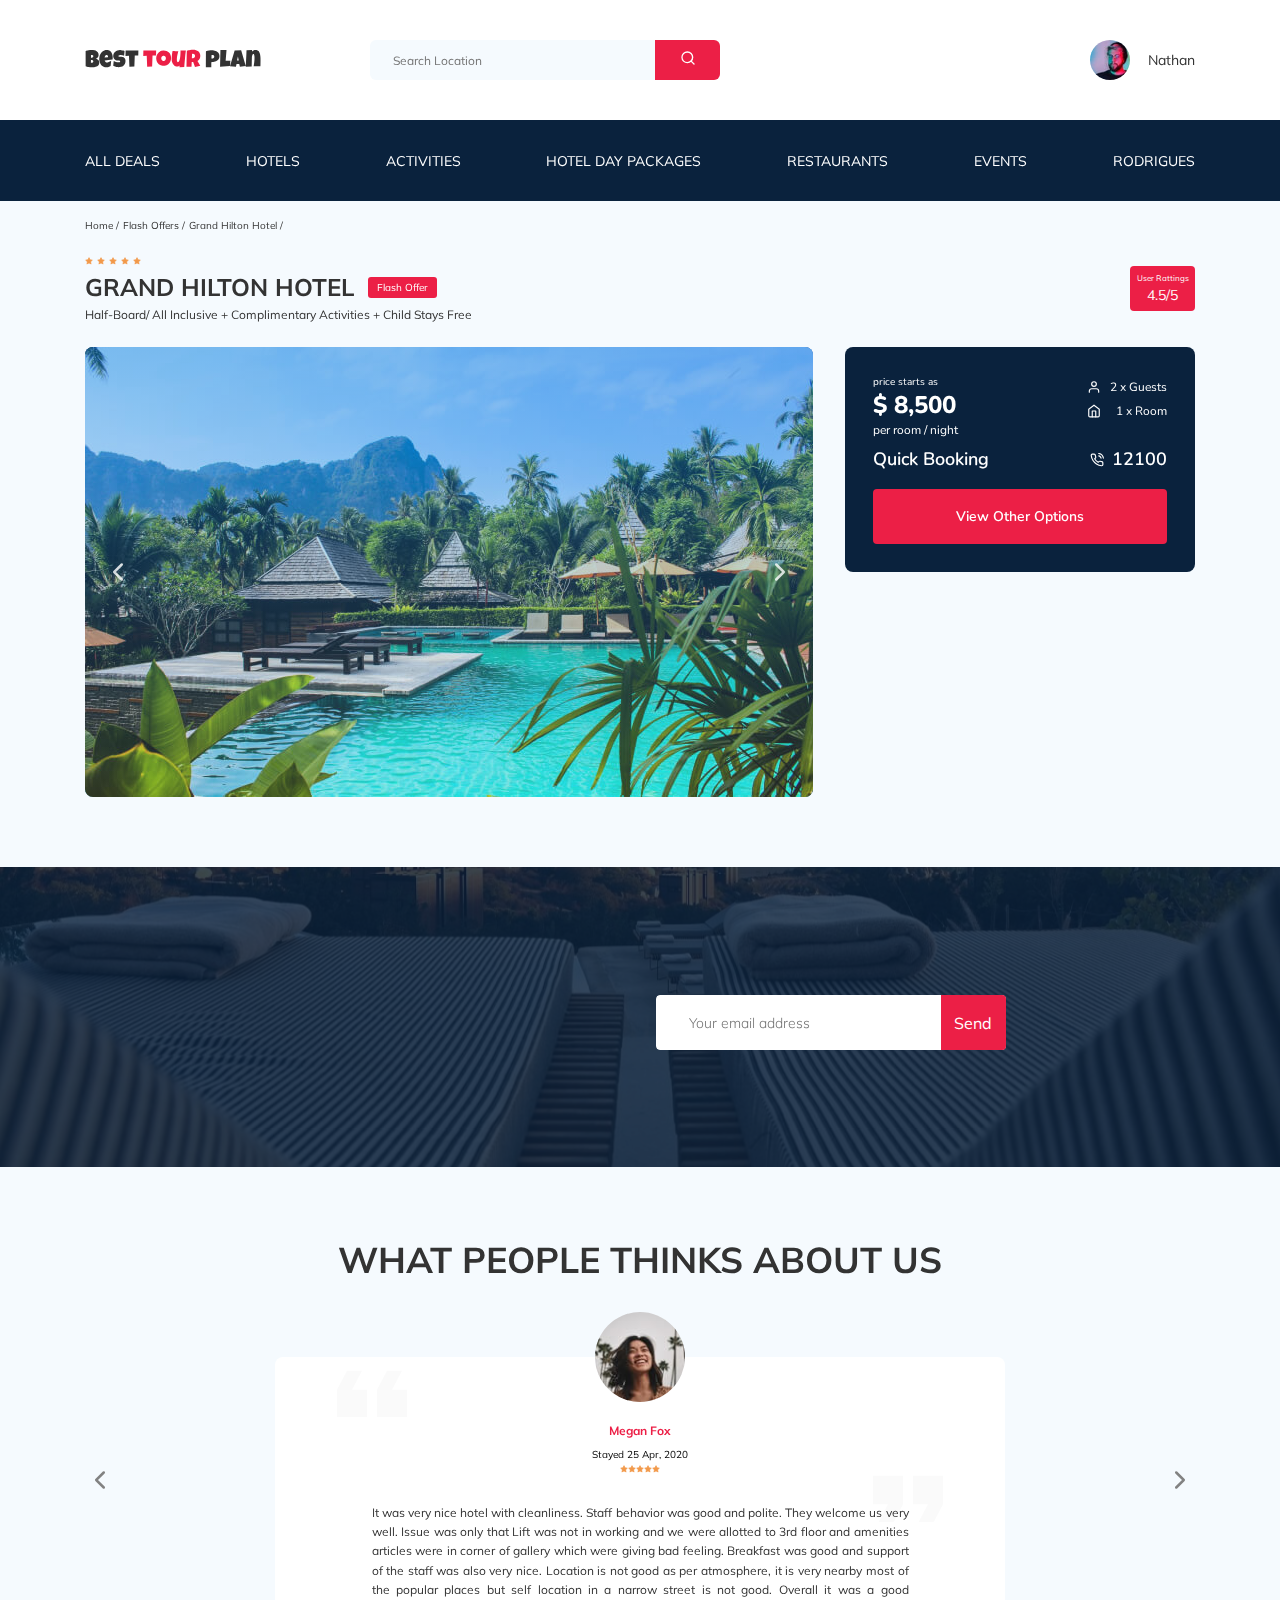
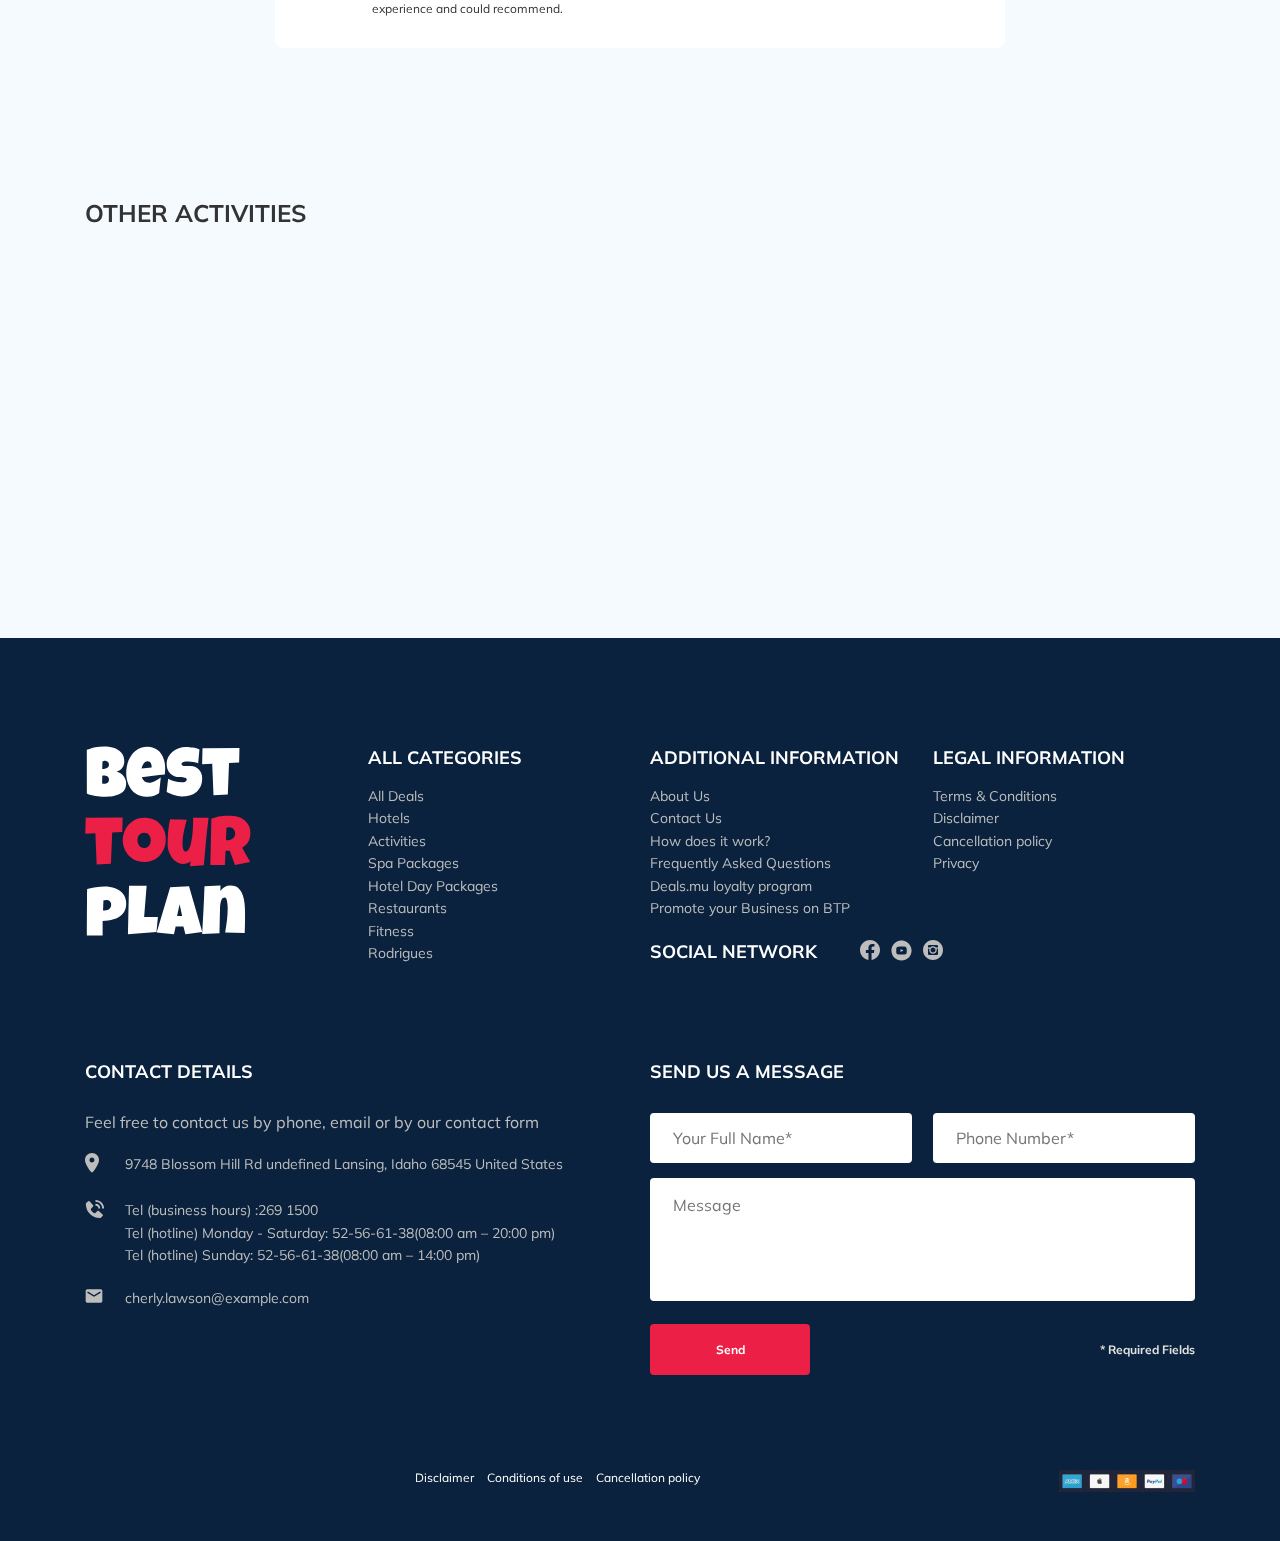
==== commit 1526f4bb: "fix: bug" ====
--- a/index.html
+++ b/index.html
@@ -507,11 +507,12 @@
     <footer class="footer">
       <div class="container">
         <div class="footer-wrapper">
-          <img
-            src="img/vertical-logo.svg"
-            alt="Logo: Best tour plan"
-            class="logo footer__logo"
-          />
+          <a class="footer__logo" href="#"
+            ><img
+              src="img/vertical-logo.svg"
+              alt="Logo: Best tour plan"
+              class="logo"
+          /></a>
           <div class="footer__list footer__categories">
             <h3 class="footer__title">ALL CATEGORIES</h3>
             <ul class="footer__ul">
@@ -628,19 +629,25 @@
                     alt="Icon: phone"
                   />
                 </div>
-                <a class="footer__phone-link" href="tel:269 1500"
-                  >Tel (business hours) : 269 1500</a
-                >
-                <br />
-                <a class="footer__phone-link" href="tel:52-56-61-38"
-                  >Tel (hotline) Monday - Saturday: 52-56-61-38 (08:00 am –
-                  20:00 pm)</a
-                >
-                <br />
-                <a class="footer__phone-link" href="tel:52-56-61-38"
-                  >Tel (hotline) Sunday: 52-56-61-38 (08:00 am – 14:00 pm)</a
-                >
-                <!-- /.footer__icon-wrapper -->
+                <div class="footer__wrapper-link">
+                  Tel (business hours) :<a
+                    class="footer__phone-link"
+                    href="tel:2691500"
+                    >269 1500</a
+                  ><br />
+                  Tel (hotline) Monday - Saturday:<a
+                    class="footer__phone-link"
+                    href="tel:52566138"
+                  >
+                    52-56-61-38</a
+                  >(08:00 am – 20:00 pm)<br />
+                  Tel (hotline) Sunday:<a
+                    class="footer__phone-link"
+                    href="tel:52566138"
+                  >
+                    52-56-61-38</a
+                  >(08:00 am – 14:00 pm)
+                </div>
               </li>
               <li class="footer__item footer__item--mb-2">
                 <div class="footer__icon-wrapper">
--- a/css/style.css
+++ b/css/style.css
@@ -1297,9 +1297,12 @@
 }
 
 .footer__phone-link {
-  display: -webkit-inline-box;
-  display: -ms-inline-flexbox;
-  display: inline-flex;
+  color: inherit;
+  text-decoration: none;
+}
+
+.footer__mail-link {
+  text-decoration: none;
   color: inherit;
 }
 
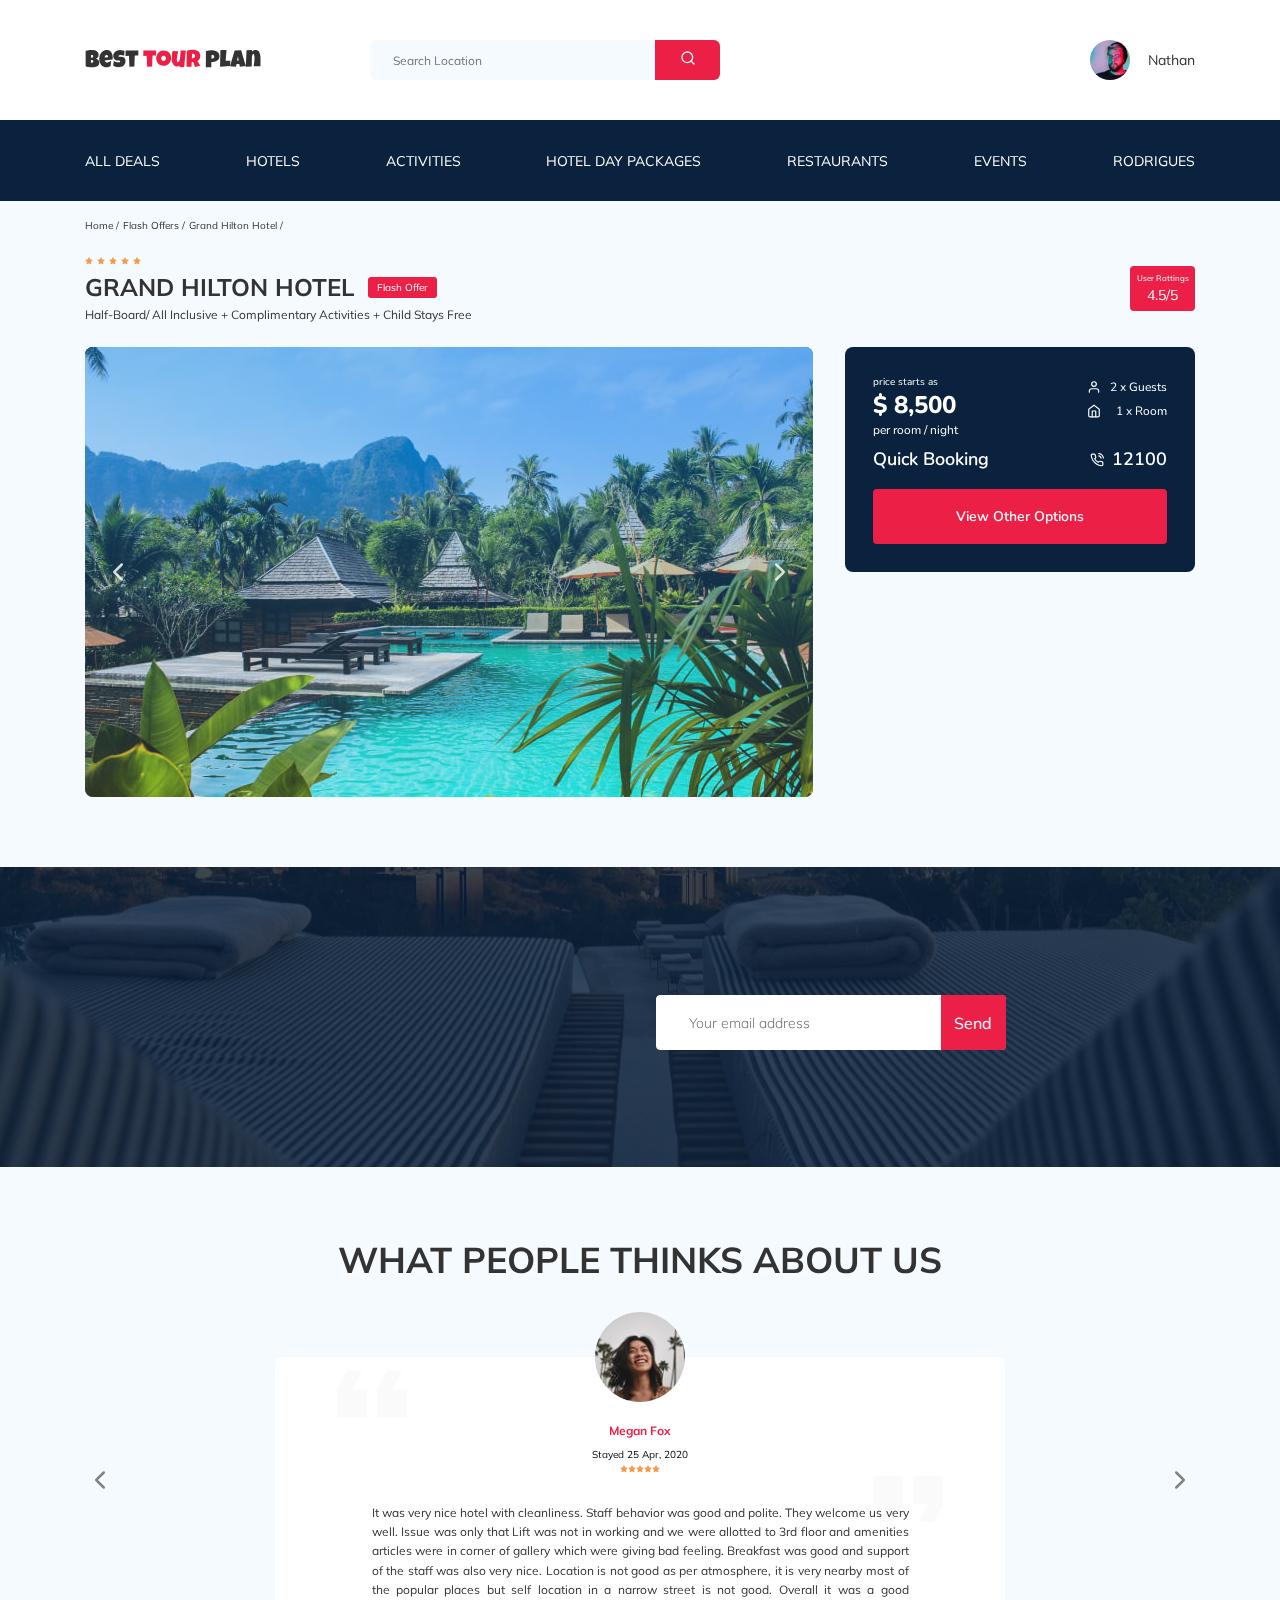
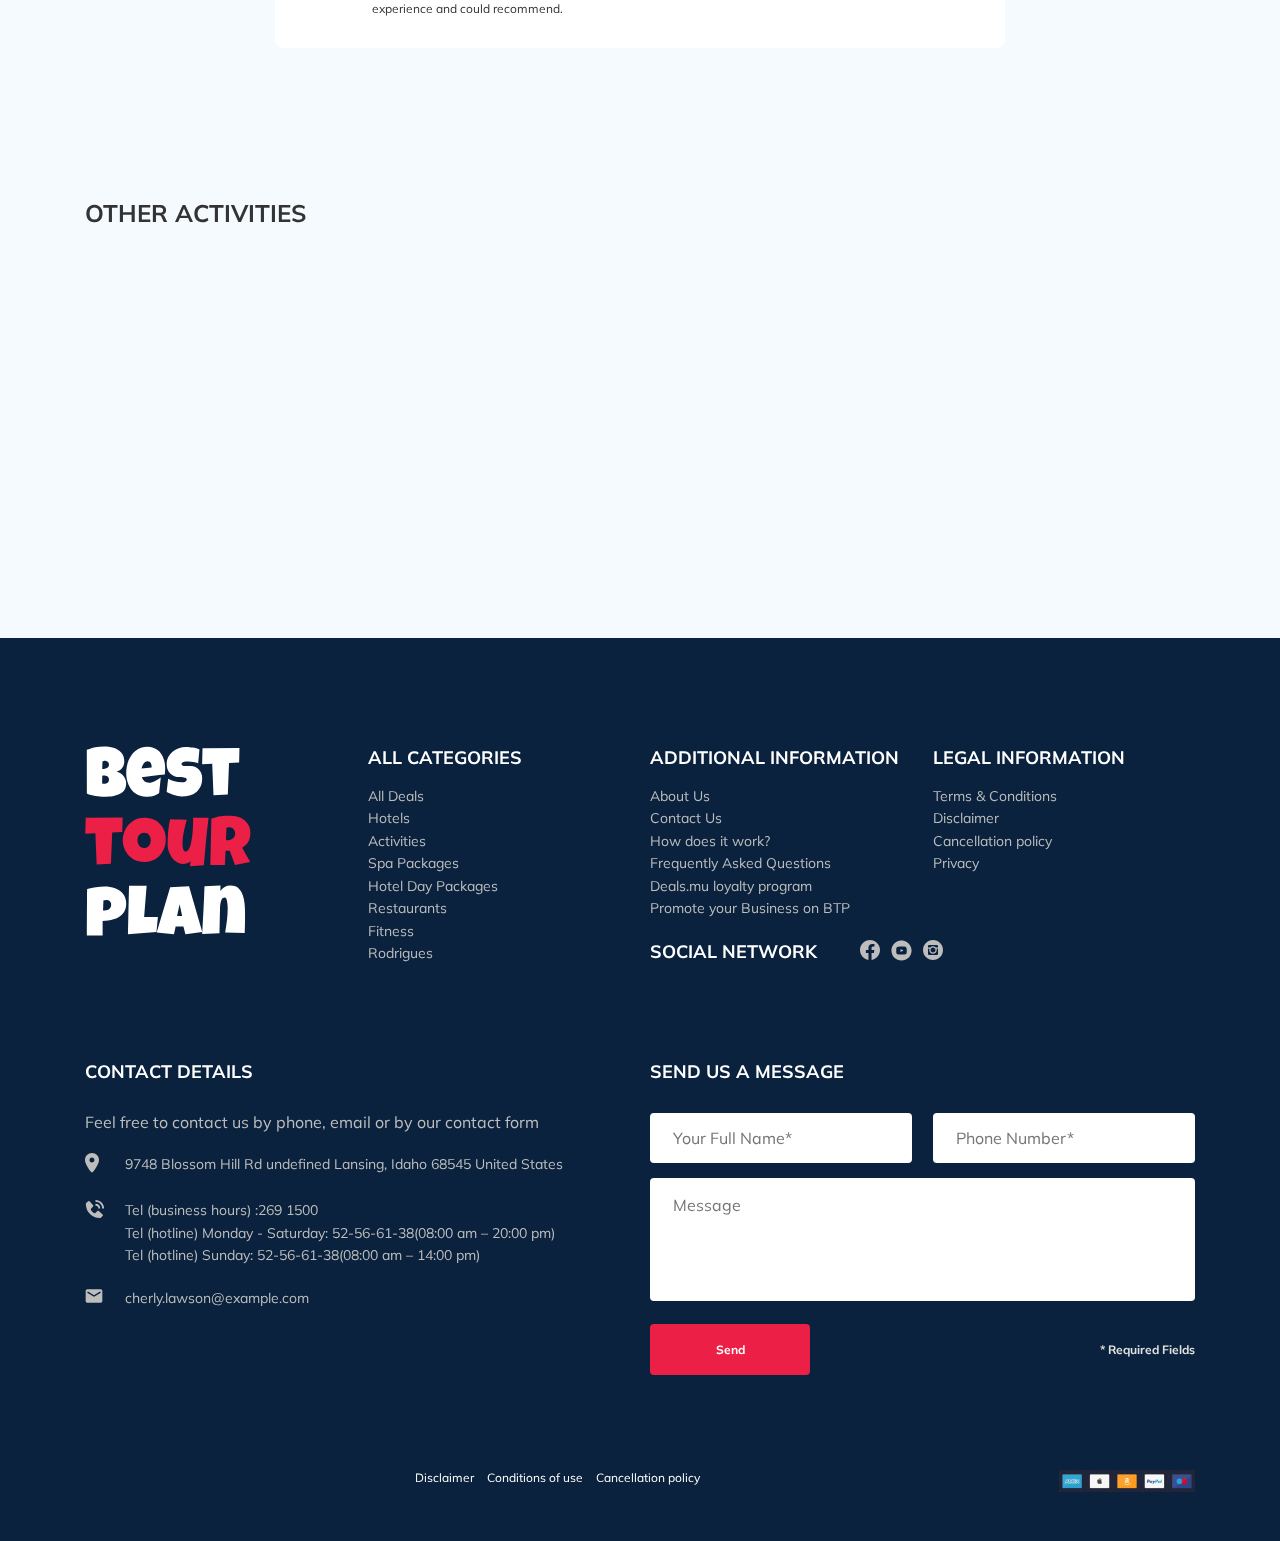
==== commit 932af6a8: "create: modal window for section activities" ====
--- a/index.html
+++ b/index.html
@@ -162,13 +162,7 @@
             </p>
           </div>
           <!-- /.hotel-info__text -->
-          <div
-            class="rating hotel-info__rating"
-            data-aos="fade-left"
-            data-aos-offset="300"
-            data-aos-easing="ease-in-sine"
-            data-aos-duration="400"
-          >
+          <div class="rating hotel-info__rating">
             <span class="rating__text">User Rattings</span>
             <span class="rating__counter">4.5/5</span>
           </div>
@@ -465,7 +459,7 @@
           >
             <img src="img/activity-1.jpg" alt="activity" class="card__image" />
             <h3 class="card__title">The curious corner of chamarel</h3>
-            <button class="card__button">Book Now</button>
+            <button data-toggle="modal" class="card__button">Book Now</button>
           </div>
           <!-- /.card -->
           <div
@@ -475,7 +469,7 @@
           >
             <img src="img/activity-2.jpg" alt="activity" class="card__image" />
             <h3 class="card__title">Gymkhana club golf course</h3>
-            <button class="card__button">Book Now</button>
+            <button data-toggle="modal" class="card__button">Book Now</button>
           </div>
           <!-- /.card -->
           <div
@@ -485,7 +479,7 @@
           >
             <img src="img/activity-3.jpg" alt="activity" class="card__image" />
             <h3 class="card__title">Tamarind falls hiking trip - full day</h3>
-            <button class="card__button">Book Now</button>
+            <button data-toggle="modal" class="card__button">Book Now</button>
           </div>
           <!-- /.card -->
           <div
@@ -495,7 +489,7 @@
           >
             <img src="img/activity-4.jpg" alt="activity" class="card__image" />
             <h3 class="card__title">The blue marine discovery quest</h3>
-            <button class="card__button">Book Now</button>
+            <button data-toggle="modal" class="card__button">Book Now</button>
           </div>
           <!-- /.card -->
         </div>
@@ -763,12 +757,12 @@
       <!-- /.modal__dialog -->
     </div>
     <!-- /.modal -->
-    <script src="js/jquery-3.5.1.min.js"></script>
-    <script src="js/aos.js"></script>
-    <script src="js/swiper-bundle.min.js"></script>
-    <script src="js/jquery.validate.min.js"></script>
-    <script src="js/jquery.mask.min.js"></script>
-    <script src="js/parallax.min.js"></script>
-    <script src="js/main.js"></script>
+    <script defer src="js/jquery-3.5.1.min.js"></script>
+    <script defer src="js/aos.js"></script>
+    <script defer src="js/swiper-bundle.min.js"></script>
+    <script defer src="js/jquery.validate.min.js"></script>
+    <script defer src="js/jquery.mask.min.js"></script>
+    <script defer src="js/parallax.min.js"></script>
+    <script defer src="js/main.js"></script>
   </body>
 </html>
--- a/css/style.css
+++ b/css/style.css
@@ -1,1959 +1,2 @@
-* {
-  -webkit-box-sizing: border-box;
-          box-sizing: border-box;
-}
-
-body {
-  font-family: 'Muli', sans-serif;
-  color: #333333;
-  background-color: #F5FAFE;
-}
-
-.container {
-  max-width: 1110px;
-  margin: auto;
-}
-
-img {
-  max-width: 100%;
-}
-
-.iframe {
-  border-width: none;
-  width: 100%;
-}
-
-.input {
-  background-color: #fff;
-  border-radius: 4px;
-  border: none;
-  padding: 0 23px;
-  height: 50px;
-}
-
-.message {
-  min-height: 123px;
-  background-color: #fff;
-  border-radius: 4px;
-  padding: 18px 23px;
-  border: none;
-  resize: none;
-}
-
-.button {
-  min-width: 160px;
-  min-height: 50px;
-  padding: 18px;
-  font-style: normal;
-  font-weight: bold;
-  font-size: 12px;
-  line-height: 15px;
-  color: #ffffff;
-  background-color: #EC1F46;
-  border: none;
-  border-radius: 4px;
-  cursor: pointer;
-}
-
-.invalid {
-  color: #EC1F46;
-}
-
-/*! normalize.css v8.0.1 | MIT License | github.com/necolas/normalize.css */
-/* Document
-   ========================================================================== */
-/**
- * 1. Correct the line height in all browsers.
- * 2. Prevent adjustments of font size after orientation changes in iOS.
- */
-html {
-  line-height: 1.15;
-  /* 1 */
-  -webkit-text-size-adjust: 100%;
-  /* 2 */
-}
-
-/* Sections
-   ========================================================================== */
-/**
- * Remove the margin in all browsers.
- */
-body {
-  margin: 0;
-}
-
-/**
- * Render the `main` element consistently in IE.
- */
-main {
-  display: block;
-}
-
-/**
- * Correct the font size and margin on `h1` elements within `section` and
- * `article` contexts in Chrome, Firefox, and Safari.
- */
-h1 {
-  font-size: 2em;
-  margin: 0.67em 0;
-}
-
-/* Grouping content
-   ========================================================================== */
-/**
- * 1. Add the correct box sizing in Firefox.
- * 2. Show the overflow in Edge and IE.
- */
-hr {
-  -webkit-box-sizing: content-box;
-          box-sizing: content-box;
-  /* 1 */
-  height: 0;
-  /* 1 */
-  overflow: visible;
-  /* 2 */
-}
-
-/**
- * 1. Correct the inheritance and scaling of font size in all browsers.
- * 2. Correct the odd `em` font sizing in all browsers.
- */
-pre {
-  font-family: monospace, monospace;
-  /* 1 */
-  font-size: 1em;
-  /* 2 */
-}
-
-/* Text-level semantics
-   ========================================================================== */
-/**
- * Remove the gray background on active links in IE 10.
- */
-a {
-  background-color: transparent;
-}
-
-/**
- * 1. Remove the bottom border in Chrome 57-
- * 2. Add the correct text decoration in Chrome, Edge, IE, Opera, and Safari.
- */
-abbr[title] {
-  border-bottom: none;
-  /* 1 */
-  text-decoration: underline;
-  /* 2 */
-  -webkit-text-decoration: underline dotted;
-          text-decoration: underline dotted;
-  /* 2 */
-}
-
-/**
- * Add the correct font weight in Chrome, Edge, and Safari.
- */
-b,
-strong {
-  font-weight: bolder;
-}
-
-/**
- * 1. Correct the inheritance and scaling of font size in all browsers.
- * 2. Correct the odd `em` font sizing in all browsers.
- */
-code,
-kbd,
-samp {
-  font-family: monospace, monospace;
-  /* 1 */
-  font-size: 1em;
-  /* 2 */
-}
-
-/**
- * Add the correct font size in all browsers.
- */
-small {
-  font-size: 80%;
-}
-
-/**
- * Prevent `sub` and `sup` elements from affecting the line height in
- * all browsers.
- */
-sub,
-sup {
-  font-size: 75%;
-  line-height: 0;
-  position: relative;
-  vertical-align: baseline;
-}
-
-sub {
-  bottom: -0.25em;
-}
-
-sup {
-  top: -0.5em;
-}
-
-/* Embedded content
-   ========================================================================== */
-/**
- * Remove the border on images inside links in IE 10.
- */
-img {
-  border-style: none;
-}
-
-/* Forms
-   ========================================================================== */
-/**
- * 1. Change the font styles in all browsers.
- * 2. Remove the margin in Firefox and Safari.
- */
-button,
-input,
-optgroup,
-select,
-textarea {
-  font-family: inherit;
-  /* 1 */
-  font-size: 100%;
-  /* 1 */
-  line-height: 1.15;
-  /* 1 */
-  margin: 0;
-  /* 2 */
-}
-
-/**
- * Show the overflow in IE.
- * 1. Show the overflow in Edge.
- */
-button,
-input {
-  /* 1 */
-  overflow: visible;
-}
-
-/**
- * Remove the inheritance of text transform in Edge, Firefox, and IE.
- * 1. Remove the inheritance of text transform in Firefox.
- */
-button,
-select {
-  /* 1 */
-  text-transform: none;
-}
-
-/**
- * Correct the inability to style clickable types in iOS and Safari.
- */
-button,
-[type="button"],
-[type="reset"],
-[type="submit"] {
-  -webkit-appearance: button;
-}
-
-/**
- * Remove the inner border and padding in Firefox.
- */
-button::-moz-focus-inner,
-[type="button"]::-moz-focus-inner,
-[type="reset"]::-moz-focus-inner,
-[type="submit"]::-moz-focus-inner {
-  border-style: none;
-  padding: 0;
-}
-
-/**
- * Restore the focus styles unset by the previous rule.
- */
-button:-moz-focusring,
-[type="button"]:-moz-focusring,
-[type="reset"]:-moz-focusring,
-[type="submit"]:-moz-focusring {
-  outline: 1px dotted ButtonText;
-}
-
-/**
- * Correct the padding in Firefox.
- */
-fieldset {
-  padding: 0.35em 0.75em 0.625em;
-}
-
-/**
- * 1. Correct the text wrapping in Edge and IE.
- * 2. Correct the color inheritance from `fieldset` elements in IE.
- * 3. Remove the padding so developers are not caught out when they zero out
- *    `fieldset` elements in all browsers.
- */
-legend {
-  -webkit-box-sizing: border-box;
-          box-sizing: border-box;
-  /* 1 */
-  color: inherit;
-  /* 2 */
-  display: table;
-  /* 1 */
-  max-width: 100%;
-  /* 1 */
-  padding: 0;
-  /* 3 */
-  white-space: normal;
-  /* 1 */
-}
-
-/**
- * Add the correct vertical alignment in Chrome, Firefox, and Opera.
- */
-progress {
-  vertical-align: baseline;
-}
-
-/**
- * Remove the default vertical scrollbar in IE 10+.
- */
-textarea {
-  overflow: auto;
-}
-
-/**
- * 1. Add the correct box sizing in IE 10.
- * 2. Remove the padding in IE 10.
- */
-[type="checkbox"],
-[type="radio"] {
-  -webkit-box-sizing: border-box;
-          box-sizing: border-box;
-  /* 1 */
-  padding: 0;
-  /* 2 */
-}
-
-/**
- * Correct the cursor style of increment and decrement buttons in Chrome.
- */
-[type="number"]::-webkit-inner-spin-button,
-[type="number"]::-webkit-outer-spin-button {
-  height: auto;
-}
-
-/**
- * 1. Correct the odd appearance in Chrome and Safari.
- * 2. Correct the outline style in Safari.
- */
-[type="search"] {
-  -webkit-appearance: textfield;
-  /* 1 */
-  outline-offset: -2px;
-  /* 2 */
-}
-
-/**
- * Remove the inner padding in Chrome and Safari on macOS.
- */
-[type="search"]::-webkit-search-decoration {
-  -webkit-appearance: none;
-}
-
-/**
- * 1. Correct the inability to style clickable types in iOS and Safari.
- * 2. Change font properties to `inherit` in Safari.
- */
-::-webkit-file-upload-button {
-  -webkit-appearance: button;
-  /* 1 */
-  font: inherit;
-  /* 2 */
-}
-
-/* Interactive
-   ========================================================================== */
-/*
- * Add the correct display in Edge, IE 10+, and Firefox.
- */
-details {
-  display: block;
-}
-
-/*
- * Add the correct display in all browsers.
- */
-summary {
-  display: list-item;
-}
-
-/* Misc
-   ========================================================================== */
-/**
- * Add the correct display in IE 10+.
- */
-template {
-  display: none;
-}
-
-/**
- * Add the correct display in IE 10.
- */
-[hidden] {
-  display: none;
-}
-
-.navbar {
-  background-color: #ffffff;
-}
-
-.navbar-top {
-  display: -webkit-box;
-  display: -ms-flexbox;
-  display: flex;
-  -webkit-box-align: center;
-      -ms-flex-align: center;
-          align-items: center;
-  -webkit-box-pack: justify;
-      -ms-flex-pack: justify;
-          justify-content: space-between;
-  padding-top: 40px;
-  padding-bottom: 40px;
-  z-index: 999;
-}
-
-.navbar-top__menu-button {
-  display: none;
-}
-
-.navbar__search {
-  margin-right: auto;
-  margin-left: 108px;
-}
-
-.navbar-bottom {
-  background-color: #0A223D;
-}
-
-.navbar-menu {
-  list-style-type: none;
-  margin: 0;
-  padding: 31px 0;
-  display: -webkit-box;
-  display: -ms-flexbox;
-  display: flex;
-  -webkit-box-align: center;
-      -ms-flex-align: center;
-          align-items: center;
-  -webkit-box-pack: justify;
-      -ms-flex-pack: justify;
-          justify-content: space-between;
-  color: #ffffff;
-}
-
-.navbar-menu__link {
-  color: inherit;
-  text-decoration: none;
-  text-transform: uppercase;
-  font-size: 14px;
-  line-height: 18px;
-}
-
-.navbar-menu__item--mobile--visible {
-  display: none;
-}
-
-.logo {
-  width: 177px;
-}
-
-.search {
-  display: -webkit-box;
-  display: -ms-flexbox;
-  display: flex;
-  position: relative;
-  overflow: hidden;
-  border-radius: 6px;
-  height: 40px;
-}
-
-.search__input {
-  width: 350px;
-  height: 100%;
-  padding-left: 23px;
-  padding-right: 75px;
-  background: #F5FAFE;
-  border: none;
-  font-size: 12px;
-  line-height: 15px;
-  color: #333333;
-}
-
-.search__button {
-  position: absolute;
-  top: 0;
-  right: 0;
-  width: 65px;
-  height: 100%;
-  border: none;
-  background: #EC1F46;
-  cursor: pointer;
-}
-
-.user {
-  display: -webkit-box;
-  display: -ms-flexbox;
-  display: flex;
-  -webkit-box-align: center;
-      -ms-flex-align: center;
-          align-items: center;
-  text-decoration: none;
-}
-
-.user__avatar {
-  width: 40px;
-  height: 40px;
-  border-radius: 50%;
-  -o-object-fit: cover;
-     object-fit: cover;
-}
-
-.user__name {
-  margin-left: 18px;
-  font-size: 14px;
-  line-height: 18px;
-  color: #333333;
-}
-
-.breadcrumb-list {
-  display: -webkit-box;
-  display: -ms-flexbox;
-  display: flex;
-  padding: 18px 0;
-  margin: 0;
-  list-style: none;
-}
-
-.breadcrumb-list__item {
-  font-size: 10px;
-  line-height: 13px;
-}
-
-.breadcrumb-list__item::after {
-  content: '/';
-  margin-right: 4px;
-}
-
-.breadcrumb-list__link {
-  text-decoration: none;
-  color: inherit;
-}
-
-.hotel {
-  padding-top: 23px;
-  padding-bottom: 70px;
-}
-
-.hotel-info {
-  display: -webkit-box;
-  display: -ms-flexbox;
-  display: flex;
-  -webkit-box-align: center;
-      -ms-flex-align: center;
-          align-items: center;
-  -webkit-box-pack: justify;
-      -ms-flex-pack: justify;
-          justify-content: space-between;
-  padding-bottom: 20px;
-}
-
-.hotel-info__description {
-  margin: 5px 0;
-}
-
-.hotel-info__offer {
-  margin-left: 14px;
-  margin-top: 4px;
-}
-
-.hotel-info__name {
-  margin-top: 4px;
-  margin-bottom: 0;
-}
-
-.hotel-name {
-  font-size: 24px;
-  line-height: 30px;
-}
-
-.hotel-wrapper {
-  display: -webkit-box;
-  display: -ms-flexbox;
-  display: flex;
-  -ms-flex-wrap: wrap;
-      flex-wrap: wrap;
-  -webkit-box-align: center;
-      -ms-flex-align: center;
-          align-items: center;
-}
-
-.hotel-description {
-  font-size: 12px;
-  line-height: 15px;
-}
-
-.hotel-grid {
-  display: -webkit-box;
-  display: -ms-flexbox;
-  display: flex;
-  -webkit-box-pack: justify;
-      -ms-flex-pack: justify;
-          justify-content: space-between;
-}
-
-.hotel-right {
-  display: -webkit-box;
-  display: -ms-flexbox;
-  display: flex;
-  -webkit-box-orient: vertical;
-  -webkit-box-direction: normal;
-      -ms-flex-direction: column;
-          flex-direction: column;
-  -webkit-box-pack: justify;
-      -ms-flex-pack: justify;
-          justify-content: space-between;
-}
-
-.hotel-grid__slider {
-  margin: 0;
-}
-
-.hotel-slider {
-  width: 728px;
-  height: 450px;
-}
-
-.hotel-slider__item {
-  width: 100%;
-  height: 100%;
-  position: relative;
-  border-radius: 8px;
-  overflow: hidden;
-}
-
-.hotel-slider__item::after {
-  content: '';
-  position: absolute;
-  z-index: 10;
-  width: 100%;
-  height: 100%;
-  text-outline: 0;
-  bottom: 0;
-  left: 0;
-  right: 0;
-  background: -webkit-gradient(linear, left top, left bottom, from(rgba(0, 122, 223, 0.48)), to(rgba(255, 255, 255, 0.128)));
-  background: linear-gradient(180deg, rgba(0, 122, 223, 0.48) 0%, rgba(255, 255, 255, 0.128) 100%);
-}
-
-.hotel-slider__button {
-  position: absolute;
-  top: 50%;
-  -webkit-transform: translateY(-50%);
-          transform: translateY(-50%);
-  z-index: 99;
-  width: 30px;
-  height: 30px;
-  border: none;
-  background-color: transparent;
-  cursor: pointer;
-  background-repeat: no-repeat;
-  background-position: center;
-  background-size: 10px;
-}
-
-.hotel-slider__button--next {
-  right: 18px;
-  background-image: url(../img/arrow-next.svg);
-}
-
-.hotel-slider__button--prev {
-  left: 18px;
-  background-image: url(../img/arrow-prev.svg);
-}
-
-.stars {
-  -ms-flex-preferred-size: 100%;
-      flex-basis: 100%;
-}
-
-.offer {
-  font-size: 10px;
-  line-height: 13px;
-  padding: 4px 9px;
-  background-color: #EC1F46;
-  border-radius: 3px;
-  color: #ffffff;
-}
-
-.rating {
-  max-width: 65px;
-  min-height: 45px;
-  text-align: center;
-  color: #ffffff;
-  background-color: #EC1F46;
-  border-radius: 4px;
-}
-
-.rating__text {
-  font-size: 8px;
-  line-height: 10px;
-}
-
-.rating__counter {
-  font-size: 14px;
-  line-height: 18px;
-}
-
-.booking {
-  font-family: 'Nunito', sans-serif;
-  border-radius: 8px;
-  color: #ffffff;
-  width: 350px;
-  min-height: 210px;
-  padding: 28px;
-  background: #0A223D;
-}
-
-.booking__info {
-  display: -webkit-box;
-  display: -ms-flexbox;
-  display: flex;
-  -webkit-box-pack: justify;
-      -ms-flex-pack: justify;
-          justify-content: space-between;
-  margin-bottom: 9px;
-}
-
-.booking__price {
-  display: -webkit-box;
-  display: -ms-flexbox;
-  display: flex;
-  -webkit-box-orient: vertical;
-  -webkit-box-direction: normal;
-      -ms-flex-direction: column;
-          flex-direction: column;
-}
-
-.booking__start {
-  font-weight: normal;
-  font-size: 10px;
-  line-height: 14px;
-}
-
-.booking__pricetag {
-  font-style: normal;
-  font-weight: 800;
-  font-size: 24px;
-  line-height: 33px;
-}
-
-.booking__per-room {
-  font-weight: normal;
-  font-size: 12px;
-  line-height: 16px;
-}
-
-.booking__room {
-  margin-top: 4px;
-}
-
-.booking__text {
-  display: -webkit-box;
-  display: -ms-flexbox;
-  display: flex;
-  -webkit-box-align: center;
-      -ms-flex-align: center;
-          align-items: center;
-  -webkit-box-pack: justify;
-      -ms-flex-pack: justify;
-          justify-content: space-between;
-  margin-bottom: 8px;
-  font-weight: normal;
-  font-size: 12px;
-  line-height: 16px;
-}
-
-.booking__description {
-  margin-left: 9px;
-}
-
-.booking__call-center {
-  display: -webkit-box;
-  display: -ms-flexbox;
-  display: flex;
-  -webkit-box-align: center;
-      -ms-flex-align: center;
-          align-items: center;
-  -webkit-box-pack: justify;
-      -ms-flex-pack: justify;
-          justify-content: space-between;
-  margin-bottom: 17px;
-}
-
-.booking__heading {
-  font-weight: 600;
-  font-size: 18px;
-  line-height: 25px;
-}
-
-.booking__number {
-  display: -webkit-box;
-  display: -ms-flexbox;
-  display: flex;
-  -webkit-box-align: center;
-      -ms-flex-align: center;
-          align-items: center;
-  -webkit-box-pack: justify;
-      -ms-flex-pack: justify;
-          justify-content: space-between;
-  text-decoration: none;
-  color: inherit;
-}
-
-.booking__num {
-  margin-left: 8px;
-  font-weight: 600;
-  font-size: 18px;
-  line-height: 25px;
-}
-
-.booking__button {
-  width: 100%;
-  min-height: 45px;
-  border-radius: 4px;
-  font-weight: 600;
-  font-size: 14px;
-  line-height: 19px;
-  background-color: #EC1F46;
-  border: none;
-  color: #ffffff;
-  cursor: pointer;
-}
-
-.map {
-  width: 347px;
-  height: 213px;
-  border-radius: 10px;
-  overflow: hidden;
-}
-
-.newsletter {
-  position: relative;
-  padding: 98px 0 87px;
-  margin-top: 70px;
-  background-image: url(../img/newsletter.jpg);
-  background-position: center;
-  background-repeat: no-repeat;
-  background-size: cover;
-}
-
-.newsletter::before {
-  content: '';
-  position: absolute;
-  top: 0;
-  left: 0;
-  right: 0;
-  bottom: 0;
-  width: 100%;
-  height: 100%;
-  background-color: rgba(10, 34, 61, 0.8);
-}
-
-.newsletter-wrapper {
-  position: relative;
-  display: -webkit-box;
-  display: -ms-flexbox;
-  display: flex;
-  -webkit-box-align: center;
-      -ms-flex-align: center;
-          align-items: center;
-  -webkit-box-pack: justify;
-      -ms-flex-pack: justify;
-          justify-content: space-between;
-  max-width: 731px;
-  margin: auto;
-}
-
-.newsletter-title {
-  display: -webkit-box;
-  display: -ms-flexbox;
-  display: flex;
-  -webkit-box-orient: vertical;
-  -webkit-box-direction: normal;
-      -ms-flex-direction: column;
-          flex-direction: column;
-  color: #ffffff;
-  font-weight: 300;
-  font-size: 24px;
-  line-height: 30px;
-}
-
-.newsletter-title__strong {
-  font-size: 36px;
-  line-height: 45px;
-  text-transform: uppercase;
-}
-
-.newsletter .subscribe {
-  position: relative;
-  width: 350px;
-  height: 55px;
-  border-radius: 4px;
-  overflow: hidden;
-}
-
-.newsletter .subscribe__input {
-  position: absolute;
-  width: 100%;
-  height: 100%;
-  border: none;
-  padding-left: 33px;
-  padding-right: 75px;
-  font-weight: 300;
-  font-size: 14px;
-  line-height: 18px;
-}
-
-.newsletter .subscribe__button {
-  position: absolute;
-  min-width: 65px;
-  right: 0;
-  top: 0;
-  height: 100%;
-  border: none;
-  background-color: #EC1F46;
-  color: #ffffff;
-  cursor: pointer;
-}
-
-.parallax-window {
-  background: transparent;
-}
-
-.reviews {
-  padding: 40px 0 70px 0;
-}
-
-.reviews__title {
-  font-style: normal;
-  font-weight: bold;
-  font-size: 36px;
-  line-height: 45px;
-  text-align: center;
-  text-transform: uppercase;
-}
-
-.reviews-slider__item {
-  position: relative;
-  display: -webkit-box;
-  display: -ms-flexbox;
-  display: flex;
-  -webkit-box-orient: vertical;
-  -webkit-box-direction: normal;
-      -ms-flex-direction: column;
-          flex-direction: column;
-  -webkit-box-align: center;
-      -ms-flex-align: center;
-          align-items: center;
-  max-width: 730px;
-  margin: 45px auto 0;
-  background-color: #fff;
-  border-radius: 8px;
-  padding: 0 62px 30px;
-}
-
-.reviews-slider__item::before {
-  content: '';
-  position: absolute;
-  background-image: url(../img/quote-left.svg);
-  background-repeat: no-repeat;
-  left: 62px;
-  top: 13px;
-  width: 70px;
-  height: 47px;
-}
-
-.reviews-slider__item::after {
-  content: '';
-  position: absolute;
-  background-image: url(../img/quote-right.svg);
-  background-repeat: no-repeat;
-  right: 62px;
-  top: 118px;
-  width: 70px;
-  height: 47px;
-}
-
-.reviews-slider__button {
-  position: absolute;
-  top: 50%;
-  -webkit-transform: translateY(-50%);
-          transform: translateY(-50%);
-  width: 30px;
-  height: 30px;
-  background-repeat: no-repeat;
-  background-size: 10px;
-  background-position: center;
-  border: none;
-  background-color: transparent;
-  cursor: pointer;
-  z-index: 99;
-}
-
-.reviews-slider__button--prev {
-  background-image: url(../img/arrow-prev-secondary.svg);
-  left: 0;
-}
-
-.reviews-slider__button--next {
-  background-image: url(../img/arrow-next-secondary.svg);
-  right: 0;
-}
-
-.reviews-slider__profile {
-  display: -webkit-box;
-  display: -ms-flexbox;
-  display: flex;
-  -webkit-box-orient: vertical;
-  -webkit-box-direction: normal;
-      -ms-flex-direction: column;
-          flex-direction: column;
-  -webkit-box-align: center;
-      -ms-flex-align: center;
-          align-items: center;
-  margin-top: -45px;
-  margin-bottom: 30px;
-}
-
-.reviews-slider__avatar {
-  width: 90px;
-  height: 90px;
-  border-radius: 50%;
-  -o-object-fit: cover;
-     object-fit: cover;
-  margin-bottom: 9px;
-}
-
-.reviews-slider__username {
-  font-style: normal;
-  font-weight: bold;
-  font-size: 12px;
-  line-height: 15px;
-  color: #EC1F46;
-  margin-bottom: 10px;
-}
-
-.reviews-slider__date {
-  font-style: normal;
-  font-weight: normal;
-  font-size: 10px;
-  line-height: 13px;
-  color: #000000;
-  margin-bottom: 4px;
-}
-
-.reviews-slider__rating {
-  display: -webkit-box;
-  display: -ms-flexbox;
-  display: flex;
-  -webkit-box-align: center;
-      -ms-flex-align: center;
-          align-items: center;
-}
-
-.reviews-slider__text {
-  max-width: 537px;
-  font-style: normal;
-  font-weight: normal;
-  font-size: 12px;
-  line-height: 160%;
-  text-align: justify;
-  margin: auto;
-  z-index: 2;
-}
-
-.activities {
-  padding: 60px 0 98px 0;
-}
-
-.activities__title {
-  font-style: normal;
-  font-weight: bold;
-  font-size: 24px;
-  line-height: 30px;
-  text-transform: uppercase;
-  margin-bottom: 57px;
-}
-
-.activities-wrapper {
-  display: -webkit-box;
-  display: -ms-flexbox;
-  display: flex;
-  -webkit-box-pack: justify;
-      -ms-flex-pack: justify;
-          justify-content: space-between;
-}
-
-.card {
-  position: relative;
-  display: -webkit-box;
-  display: -ms-flexbox;
-  display: flex;
-  -webkit-box-orient: vertical;
-  -webkit-box-direction: normal;
-      -ms-flex-direction: column;
-          flex-direction: column;
-  -webkit-box-align: start;
-      -ms-flex-align: start;
-          align-items: flex-start;
-  width: 255px;
-  height: 255px;
-  padding: 24px 26px;
-  border-radius: 6px;
-  overflow: hidden;
-}
-
-.card::before {
-  content: '';
-  position: absolute;
-  left: 0;
-  right: 0;
-  top: 0;
-  bottom: 0;
-  background: linear-gradient(179.83deg, rgba(196, 196, 196, 0) 35.34%, #0A223D 99.85%);
-  z-index: -1;
-}
-
-.card__image {
-  position: absolute;
-  left: 0;
-  right: 0;
-  top: 0;
-  bottom: 0;
-  width: 100%;
-  height: 100%;
-  -o-object-fit: cover;
-     object-fit: cover;
-  z-index: -2;
-}
-
-.card__title {
-  margin-top: auto;
-  margin-bottom: 18px;
-  color: #ffffff;
-  font-style: normal;
-  font-weight: bold;
-  font-size: 16px;
-  line-height: 20px;
-}
-
-.card__button {
-  font-style: normal;
-  font-weight: 600;
-  font-size: 12px;
-  line-height: 16px;
-  color: #ffffff;
-  padding: 7px 22px;
-  background-color: #EC1F46;
-  border: none;
-  border-radius: 4px;
-  cursor: pointer;
-}
-
-.footer {
-  padding-top: 108px;
-  padding-bottom: 46px;
-  background-color: #0A223D;
-  color: #ffffff;
-}
-
-.footer-wrapper {
-  display: -ms-grid;
-  display: grid;
-  -ms-grid-columns: (minmax(min-content, 1fr))[4];
-      grid-template-columns: repeat(4, minmax(-webkit-min-content, 1fr));
-      grid-template-columns: repeat(4, minmax(min-content, 1fr));
-  grid-gap: 20px;
-  grid-auto-rows: minmax(40px, -webkit-min-content);
-  grid-auto-rows: minmax(40px, min-content);
-  -webkit-box-align: start;
-      -ms-flex-align: start;
-          align-items: start;
-  margin-bottom: 95px;
-}
-
-.footer__logo {
-  width: 166px;
-  -ms-grid-row: 1;
-  -ms-grid-row-span: 2;
-  grid-row: 1 / 3;
-  -ms-flex-item-align: stretch;
-      -ms-grid-row-align: stretch;
-      align-self: stretch;
-  cursor: pointer;
-}
-
-.footer__categories {
-  -ms-grid-row: 1;
-  -ms-grid-row-span: 3;
-  grid-row: 1 / 4;
-}
-
-.footer__social-links {
-  display: -webkit-box;
-  display: -ms-flexbox;
-  display: flex;
-  -ms-flex-line-pack: center;
-      align-content: center;
-  min-width: 83px;
-  -webkit-box-pack: justify;
-      -ms-flex-pack: justify;
-          justify-content: space-between;
-}
-
-.footer__social-network {
-  display: -webkit-box;
-  display: -ms-flexbox;
-  display: flex;
-  -webkit-box-align: start;
-      -ms-flex-align: start;
-          align-items: start;
-  -ms-grid-row: 2;
-  -ms-grid-row-span: 2;
-  grid-row: 2 / 4;
-  grid-column: span 2;
-}
-
-.footer__contact-details {
-  grid-column: span 2;
-}
-
-.footer__contact-form {
-  grid-column: span 2;
-}
-
-.footer__form {
-  display: -webkit-box;
-  display: -ms-flexbox;
-  display: flex;
-  -webkit-box-align: center;
-      -ms-flex-align: center;
-          align-items: center;
-  -webkit-box-pack: justify;
-      -ms-flex-pack: justify;
-          justify-content: space-between;
-  -ms-flex-wrap: wrap;
-      flex-wrap: wrap;
-}
-
-.footer__ul {
-  margin: 0;
-  padding: 0;
-  list-style: none;
-}
-
-.footer__title {
-  font-style: normal;
-  font-weight: bold;
-  font-size: 18px;
-  line-height: 23px;
-  margin: 0 0 16px 0;
-  text-transform: uppercase;
-}
-
-.footer__title--inline {
-  margin: 0 43px 0 0;
-}
-
-.footer__title--mb-3 {
-  margin-bottom: 30px;
-}
-
-.footer__item {
-  display: -webkit-box;
-  display: -ms-flexbox;
-  display: flex;
-  -webkit-box-align: start;
-      -ms-flex-align: start;
-          align-items: flex-start;
-  font-style: normal;
-  font-weight: normal;
-  font-size: 14px;
-  line-height: 160%;
-  color: #BDBDBD;
-}
-
-.footer__item--mb-2 {
-  margin-bottom: 20px;
-}
-
-.footer__phone-link {
-  color: inherit;
-  text-decoration: none;
-}
-
-.footer__mail-link {
-  text-decoration: none;
-  color: inherit;
-}
-
-.footer__icon-wrapper {
-  min-width: 40px;
-}
-
-.footer__text {
-  color: #BDBDBD;
-  margin-bottom: 22px;
-}
-
-.footer__link {
-  text-decoration: none;
-  color: inherit;
-}
-
-.footer__input {
-  width: 100%;
-}
-
-.footer__input-group {
-  margin-bottom: 15px;
-  -ms-flex-preferred-size: 48%;
-      flex-basis: 48%;
-}
-
-.footer__message {
-  -ms-flex-preferred-size: 100%;
-      flex-basis: 100%;
-  margin-bottom: 23px;
-}
-
-.footer__info {
-  font-style: normal;
-  font-weight: bold;
-  font-size: 12px;
-  line-height: 15px;
-  color: #E0E0E0;
-}
-
-.footer-extra {
-  display: -webkit-box;
-  display: -ms-flexbox;
-  display: flex;
-  -webkit-box-pack: end;
-      -ms-flex-pack: end;
-          justify-content: flex-end;
-}
-
-.footer-extra__disclaimer {
-  -ms-flex-preferred-size: 58%;
-      flex-basis: 58%;
-  -webkit-box-align: center;
-      -ms-flex-align: center;
-          align-items: center;
-  font-style: normal;
-  font-weight: normal;
-  font-size: 12px;
-  line-height: 15px;
-}
-
-.footer-extra__text {
-  margin-right: 10px;
-  text-decoration: none;
-  color: inherit;
-}
-
-.modal__overlay {
-  position: fixed;
-  left: 0;
-  top: 0;
-  right: 0;
-  bottom: 0;
-  background-color: rgba(0, 143, 223, 0.39);
-  z-index: 100;
-  visibility: hidden;
-  opacity: 0;
-  -webkit-transition: opacity 0.2s;
-  transition: opacity 0.2s;
-}
-
-.modal__overlay--visible {
-  visibility: visible;
-  opacity: 1;
-}
-
-.modal__dialog {
-  position: fixed;
-  top: 50%;
-  left: 50%;
-  -webkit-transform: translate(-50%, -50%);
-          transform: translate(-50%, -50%);
-  padding: 33px 88px;
-  background-color: #0A223D;
-  border-radius: 8px;
-  z-index: 101;
-  max-width: 478px;
-  color: #ffffff;
-  visibility: hidden;
-  opacity: 0;
-  -webkit-transition: opacity 0.2s;
-  transition: opacity 0.2s;
-}
-
-.modal__dialog--visible {
-  visibility: visible;
-  opacity: 1;
-}
-
-.modal__close {
-  position: absolute;
-  right: 18px;
-  top: 17px;
-  text-decoration: none;
-  cursor: pointer;
-}
-
-.modal__title {
-  font-style: normal;
-  font-weight: bold;
-  font-size: 18px;
-  line-height: 23px;
-  margin: 0 0 15px 0;
-  text-transform: uppercase;
-  text-align: center;
-}
-
-.modal__form {
-  display: -webkit-box;
-  display: -ms-flexbox;
-  display: flex;
-  -webkit-box-align: center;
-      -ms-flex-align: center;
-          align-items: center;
-  -webkit-box-pack: justify;
-      -ms-flex-pack: justify;
-          justify-content: space-between;
-  -ms-flex-wrap: wrap;
-      flex-wrap: wrap;
-}
-
-.modal__input {
-  width: 100%;
-  margin-top: 15px;
-}
-
-.modal__message {
-  width: 100%;
-  min-height: 123px;
-  margin-top: 15px;
-}
-
-.modal__button {
-  margin-top: 15px;
-}
-
-.modal__info {
-  font-style: normal;
-  font-weight: bold;
-  font-size: 12px;
-  line-height: 15px;
-  color: #E0E0E0;
-}
-
-@media (max-width: 1200px) {
-  .container {
-    max-width: 960px;
-  }
-  .hotel-slider {
-    width: 590px;
-  }
-  .hotel-slider__image {
-    height: 100%;
-    width: 100%;
-    -o-object-fit: cover;
-       object-fit: cover;
-  }
-  .card {
-    width: 230px;
-    height: 230px;
-  }
-  .footer__input-group {
-    -ms-flex-preferred-size: 100%;
-        flex-basis: 100%;
-  }
-}
-
-@media (max-width: 992px) {
-  .container, .newsletter-wrapper {
-    max-width: 700px;
-  }
-  .logo {
-    width: 132px;
-  }
-  .navbar-top {
-    padding-top: 30px;
-    padding-bottom: 30px;
-  }
-  .navbar__search {
-    margin-left: auto;
-  }
-  .navbar-menu {
-    padding: 22px 0;
-  }
-  .navbar-menu__link {
-    font-size: 12px;
-    line-height: 15px;
-  }
-  .search__input {
-    max-width: 340px;
-  }
-  .hotel-grid {
-    -webkit-box-orient: vertical;
-    -webkit-box-direction: normal;
-        -ms-flex-direction: column;
-            flex-direction: column;
-  }
-  .hotel-grid__slider {
-    margin-bottom: 30px;
-  }
-  .hotel-right {
-    -webkit-box-orient: horizontal;
-    -webkit-box-direction: normal;
-        -ms-flex-direction: row;
-            flex-direction: row;
-  }
-  .hotel-slider {
-    width: 100%;
-  }
-  .booking {
-    width: 340px;
-  }
-  .swiper-slider__image {
-    width: 100%;
-  }
-  .map {
-    width: 340px;
-  }
-  .newsletter {
-    margin-top: 60px;
-  }
-  .reviews-slider__item {
-    max-width: 580px;
-  }
-  .activities-wrapper {
-    -ms-flex-wrap: wrap;
-        flex-wrap: wrap;
-  }
-  .activities__card {
-    margin-bottom: 20px;
-  }
-  .card {
-    width: 340px;
-    height: 255px;
-  }
-  .footer-wrapper {
-    -ms-grid-columns: (1fr)[6];
-        grid-template-columns: repeat(6, 1fr);
-    grid-row-gap: 40px;
-  }
-  .footer__logo {
-    -ms-grid-row: 1;
-    -ms-grid-row-span: 1;
-    grid-row: 1 / 2;
-    grid-column: span 2;
-  }
-  .footer__social-network {
-    -ms-grid-row: 1;
-    -ms-grid-row-span: 1;
-    grid-row: 1 / 2;
-    grid-column: span 4;
-    -ms-flex-item-align: center;
-        -ms-grid-row-align: center;
-        align-self: center;
-  }
-  .footer__categories {
-    -ms-grid-row: 2;
-    -ms-grid-row-span: 1;
-    grid-row: 2 / 3;
-    grid-column: span 2;
-  }
-  .footer__additional {
-    grid-column: span 2;
-  }
-  .footer__legal {
-    grid-column: span 2;
-  }
-  .footer__contact-details {
-    grid-column: span 5;
-    -ms-grid-row: 3;
-    grid-row: 3;
-  }
-  .footer__contact-form {
-    grid-column: span 5;
-    -ms-grid-row: 4;
-    grid-row: 4;
-  }
-  .footer__input-group {
-    -ms-flex-preferred-size: 49%;
-        flex-basis: 49%;
-  }
-  .footer-extra {
-    -webkit-box-pack: justify;
-        -ms-flex-pack: justify;
-            justify-content: space-between;
-  }
-  .footer-extra__disclaimer {
-    -ms-flex-preferred-size: auto;
-        flex-basis: auto;
-    -webkit-box-align: stretch;
-        -ms-flex-align: stretch;
-            align-items: stretch;
-  }
-  .modal__dialog {
-    padding: 33px 50px;
-  }
-}
-
-@media (max-width: 768px) {
-  .container {
-    max-width: 576px;
-    width: 92%;
-  }
-  body {
-    padding-top: 78px;
-  }
-  .navbar--mobile--fixed {
-    position: fixed;
-    left: 0;
-    top: 0;
-    right: 0;
-    z-index: 99;
-  }
-  .navbar__user--mobile--hidden, .navbar__search--mobile--hidden {
-    display: none;
-  }
-  .navbar__user--mobile--visible, .navbar__search--mobile--visible {
-    display: -webkit-box;
-    display: -ms-flexbox;
-    display: flex;
-  }
-  .navbar__user {
-    -webkit-box-orient: vertical;
-    -webkit-box-direction: normal;
-        -ms-flex-direction: column;
-            flex-direction: column;
-    -webkit-box-pack: center;
-        -ms-flex-pack: center;
-            justify-content: center;
-  }
-  .navbar-bottom {
-    display: none;
-    position: fixed;
-    left: 0;
-    right: 0;
-    bottom: 0;
-    top: 78px;
-    padding-top: 30px;
-  }
-  .navbar-bottom--visible {
-    display: block;
-  }
-  .navbar-menu {
-    -webkit-box-orient: vertical;
-    -webkit-box-direction: normal;
-        -ms-flex-direction: column;
-            flex-direction: column;
-  }
-  .navbar-menu__item {
-    margin-bottom: 20px;
-  }
-  .navbar-menu__item--mobile--visible {
-    display: block;
-  }
-  .menu-button {
-    display: -webkit-box;
-    display: -ms-flexbox;
-    display: flex;
-    width: 16px;
-    height: 11px;
-    padding: 0;
-    -webkit-box-align: center;
-        -ms-flex-align: center;
-            align-items: center;
-    -webkit-box-pack: justify;
-        -ms-flex-pack: justify;
-            justify-content: space-between;
-    -webkit-box-orient: vertical;
-    -webkit-box-direction: normal;
-        -ms-flex-direction: column;
-            flex-direction: column;
-    border: none;
-    background-color: #fff;
-    cursor: pointer;
-  }
-  .menu-button__line {
-    width: 16px;
-    height: 1px;
-    background-color: #333333;
-  }
-  .user__name--light {
-    color: #ffffff;
-    margin-left: 0;
-    margin-top: 10px;
-  }
-  .hotel-name {
-    -ms-flex-preferred-size: 100%;
-        flex-basis: 100%;
-  }
-  .hotel-wrapper {
-    -webkit-box-pack: justify;
-        -ms-flex-pack: justify;
-            justify-content: space-between;
-  }
-  .hotel-info__text {
-    width: 100%;
-  }
-  .hotel-info__name {
-    margin-top: 10px;
-    margin-bottom: 0;
-  }
-  .hotel-info__rating {
-    display: none;
-  }
-  .hotel-info__offer {
-    -webkit-box-ordinal-group: 0;
-        -ms-flex-order: -1;
-            order: -1;
-    margin-left: 0;
-  }
-  .stars {
-    -ms-flex-preferred-size: auto;
-        flex-basis: auto;
-  }
-  .hotel-right {
-    -webkit-box-orient: vertical;
-    -webkit-box-direction: normal;
-        -ms-flex-direction: column;
-            flex-direction: column;
-    min-height: 450px;
-  }
-  .hotel-slider {
-    height: 350px;
-  }
-  .booking {
-    width: 100%;
-  }
-  .map {
-    width: 100%;
-  }
-  .newsletter {
-    margin-top: 40px;
-  }
-  .newsletter-wrapper {
-    max-width: 576px;
-    width: 92%;
-    -webkit-box-orient: vertical;
-    -webkit-box-direction: normal;
-        -ms-flex-direction: column;
-            flex-direction: column;
-    -webkit-box-align: start;
-        -ms-flex-align: start;
-            align-items: flex-start;
-  }
-  .reviews__title {
-    font-size: 18px;
-    line-height: 23px;
-  }
-  .reviews-slider__item {
-    padding: 0 30px 30px;
-  }
-  .reviews-slider__item::after, .reviews-slider__item::before {
-    display: none;
-  }
-  .reviews-slider__button {
-    top: 32px;
-  }
-  .reviews-slider__button--prev {
-    margin-left: -65px;
-    left: 50%;
-    -webkit-transform: translate(-50%, 0);
-            transform: translate(-50%, 0);
-  }
-  .reviews-slider__button--next {
-    margin-right: -65px;
-    right: 50%;
-    -webkit-transform: translate(50%, 0);
-            transform: translate(50%, 0);
-  }
-  .activities {
-    padding-top: 40px;
-    padding-bottom: 60px;
-  }
-  .card {
-    width: 49%;
-    height: 255px;
-  }
-  .footer__input-group {
-    -ms-flex-preferred-size: 100%;
-        flex-basis: 100%;
-  }
-}
-
-@media (max-width: 576px) {
-  .logo {
-    width: 99px;
-  }
-  .hotel-grid__slider {
-    margin-bottom: 20px;
-  }
-  .hotel-slider {
-    height: 250px;
-  }
-  .newsletter {
-    padding: 76px 0 83px 0;
-  }
-  .newsletter__title {
-    margin-bottom: 37px;
-  }
-  .subscribe {
-    width: 100%;
-  }
-  .activities-wrapper {
-    -webkit-box-pack: center;
-        -ms-flex-pack: center;
-            justify-content: center;
-  }
-  .card {
-    width: 80%;
-  }
-  .footer {
-    padding: 108px 0 21px 0;
-  }
-  .footer-wrapper {
-    -ms-grid-columns: 1fr;
-        grid-template-columns: 1fr;
-    margin-bottom: 30px;
-  }
-  .footer__logo {
-    -ms-grid-row: 1;
-    grid-row: 1;
-    -ms-grid-column: 1;
-    grid-column: 1;
-  }
-  .footer__social-network {
-    -ms-grid-row: 2;
-    grid-row: 2;
-    -ms-grid-column: 1;
-    grid-column: 1;
-  }
-  .footer__additional {
-    -ms-grid-row: 3;
-    grid-row: 3;
-    -ms-grid-column: 1;
-    grid-column: 1;
-  }
-  .footer__categories {
-    -ms-grid-row: 4;
-    grid-row: 4;
-    -ms-grid-column: 1;
-    grid-column: 1;
-  }
-  .footer__legal {
-    -ms-grid-row: 5;
-    grid-row: 5;
-    -ms-grid-column: 1;
-    grid-column: 1;
-  }
-  .footer__contact-details {
-    -ms-grid-row: 6;
-    grid-row: 6;
-    -ms-grid-column: 1;
-    grid-column: 1;
-  }
-  .footer__contact-form {
-    -ms-grid-row: 7;
-    grid-row: 7;
-    -ms-grid-column: 1;
-    grid-column: 1;
-  }
-  .footer__button {
-    -ms-grid-row: 9;
-    grid-row: 9;
-    -webkit-box-ordinal-group: 2;
-        -ms-flex-order: 1;
-            order: 1;
-  }
-  .footer__info {
-    -ms-grid-row: 8;
-    grid-row: 8;
-    -ms-flex-preferred-size: 100%;
-        flex-basis: 100%;
-    margin-bottom: 15px;
-  }
-  .footer-extra {
-    -webkit-box-orient: vertical;
-    -webkit-box-direction: normal;
-        -ms-flex-direction: column;
-            flex-direction: column;
-  }
-  .footer-extra__disclaimer {
-    -ms-flex-preferred-size: auto;
-        flex-basis: auto;
-    -webkit-box-align: stretch;
-        -ms-flex-align: stretch;
-            align-items: stretch;
-  }
-  .modal__dialog {
-    min-width: 80%;
-  }
-  .modal__button {
-    -webkit-box-ordinal-group: 2;
-        -ms-flex-order: 1;
-            order: 1;
-  }
-}
-
-@media (max-width: 480px) {
-  .search__input {
-    max-width: 250px;
-  }
-  .newsletter-title {
-    font-weight: 300;
-    font-size: 20px;
-    line-height: 25px;
-  }
-  .newsletter-title__strong {
-    font-weight: 600;
-    font-size: 30px;
-    line-height: 38px;
-  }
-  .subscribe {
-    width: 295px !important;
-  }
-  .card {
-    width: 100%;
-  }
-  .footer {
-    padding: 50px 0 46px 0;
-  }
-  .footer__contact-details {
-    margin-right: 50px;
-  }
-  .footer__form {
-    width: 80%;
-  }
-  .modal__dialog {
-    padding: 20px 30px;
-    max-height: 98%;
-    min-width: 95%;
-  }
-}
+*{box-sizing:border-box}body{font-family:'Muli', sans-serif;color:#333;background-color:#F5FAFE}.container{max-width:1110px;margin:auto}img{max-width:100%}.iframe{border-width:none;width:100%}.input{background-color:#fff;border-radius:4px;border:none;padding:0 23px;height:50px}.message{min-height:123px;background-color:#fff;border-radius:4px;padding:18px 23px;border:none;resize:none}.button{min-width:160px;min-height:50px;padding:18px;font-style:normal;font-weight:bold;font-size:12px;line-height:15px;color:#fff;background-color:#EC1F46;border:none;border-radius:4px;cursor:pointer}.invalid{color:#EC1F46}/*! normalize.css v8.0.1 | MIT License | github.com/necolas/normalize.css */html{line-height:1.15;-webkit-text-size-adjust:100%}body{margin:0}main{display:block}h1{font-size:2em;margin:0.67em 0}hr{box-sizing:content-box;height:0;overflow:visible}pre{font-family:monospace, monospace;font-size:1em}a{background-color:transparent}abbr[title]{border-bottom:none;text-decoration:underline;text-decoration:underline dotted}b,strong{font-weight:bolder}code,kbd,samp{font-family:monospace, monospace;font-size:1em}small{font-size:80%}sub,sup{font-size:75%;line-height:0;position:relative;vertical-align:baseline}sub{bottom:-0.25em}sup{top:-0.5em}img{border-style:none}button,input,optgroup,select,textarea{font-family:inherit;font-size:100%;line-height:1.15;margin:0}button,input{overflow:visible}button,select{text-transform:none}button,[type="button"],[type="reset"],[type="submit"]{-webkit-appearance:button}button::-moz-focus-inner,[type="button"]::-moz-focus-inner,[type="reset"]::-moz-focus-inner,[type="submit"]::-moz-focus-inner{border-style:none;padding:0}button:-moz-focusring,[type="button"]:-moz-focusring,[type="reset"]:-moz-focusring,[type="submit"]:-moz-focusring{outline:1px dotted ButtonText}fieldset{padding:0.35em 0.75em 0.625em}legend{box-sizing:border-box;color:inherit;display:table;max-width:100%;padding:0;white-space:normal}progress{vertical-align:baseline}textarea{overflow:auto}[type="checkbox"],[type="radio"]{box-sizing:border-box;padding:0}[type="number"]::-webkit-inner-spin-button,[type="number"]::-webkit-outer-spin-button{height:auto}[type="search"]{-webkit-appearance:textfield;outline-offset:-2px}[type="search"]::-webkit-search-decoration{-webkit-appearance:none}::-webkit-file-upload-button{-webkit-appearance:button;font:inherit}details{display:block}summary{display:list-item}template{display:none}[hidden]{display:none}.navbar{background-color:#ffffff}.navbar-top{display:flex;align-items:center;justify-content:space-between;padding-top:40px;padding-bottom:40px;z-index:999}.navbar-top__menu-button{display:none}.navbar__search{margin-right:auto;margin-left:108px}.navbar-bottom{background-color:#0A223D}.navbar-menu{list-style-type:none;margin:0;padding:31px 0;display:flex;align-items:center;justify-content:space-between;color:#fff}.navbar-menu__link{color:inherit;text-decoration:none;text-transform:uppercase;font-size:14px;line-height:18px}.navbar-menu__item--mobile--visible{display:none}.logo{width:177px}.search{display:flex;position:relative;overflow:hidden;border-radius:6px;height:40px}.search__input{width:350px;height:100%;padding-left:23px;padding-right:75px;background:#F5FAFE;border:none;font-size:12px;line-height:15px;color:#333}.search__button{position:absolute;top:0;right:0;width:65px;height:100%;border:none;background:#EC1F46;cursor:pointer}.user{display:flex;align-items:center;text-decoration:none}.user__avatar{width:40px;height:40px;border-radius:50%;object-fit:cover}.user__name{margin-left:18px;font-size:14px;line-height:18px;color:#333}.breadcrumb-list{display:flex;padding:18px 0;margin:0;list-style:none}.breadcrumb-list__item{font-size:10px;line-height:13px}.breadcrumb-list__item::after{content:'/';margin-right:4px}.breadcrumb-list__link{text-decoration:none;color:inherit}.hotel{padding-top:23px;padding-bottom:70px}.hotel-info{display:flex;align-items:center;justify-content:space-between;padding-bottom:20px}.hotel-info__description{margin:5px 0}.hotel-info__offer{margin-left:14px;margin-top:4px}.hotel-info__name{margin-top:4px;margin-bottom:0}.hotel-name{font-size:24px;line-height:30px}.hotel-wrapper{display:flex;flex-wrap:wrap;align-items:center}.hotel-description{font-size:12px;line-height:15px}.hotel-grid{display:flex;justify-content:space-between}.hotel-right{display:flex;flex-direction:column;justify-content:space-between}.hotel-grid__slider{margin:0}.hotel-slider{width:728px;height:450px}.hotel-slider__item{width:100%;height:100%;position:relative;border-radius:8px;overflow:hidden}.hotel-slider__item::after{content:'';position:absolute;z-index:10;width:100%;height:100%;text-outline:0;bottom:0;left:0;right:0;background:linear-gradient(180deg, rgba(0,122,223,0.48) 0%, rgba(255,255,255,0.128) 100%)}.hotel-slider__button{position:absolute;top:50%;transform:translateY(-50%);z-index:99;width:30px;height:30px;border:none;background-color:transparent;cursor:pointer;background-repeat:no-repeat;background-position:center;background-size:10px}.hotel-slider__button--next{right:18px;background-image:url(../img/arrow-next.svg)}.hotel-slider__button--prev{left:18px;background-image:url(../img/arrow-prev.svg)}.stars{flex-basis:100%}.offer{font-size:10px;line-height:13px;padding:4px 9px;background-color:#EC1F46;border-radius:3px;color:#fff}.rating{max-width:65px;min-height:45px;text-align:center;color:#fff;background-color:#EC1F46;border-radius:4px}.rating__text{font-size:8px;line-height:10px}.rating__counter{font-size:14px;line-height:18px}.booking{font-family:'Nunito', sans-serif;border-radius:8px;color:#fff;width:350px;min-height:210px;padding:28px;background:#0A223D}.booking__info{display:flex;justify-content:space-between;margin-bottom:9px}.booking__price{display:flex;flex-direction:column}.booking__start{font-weight:normal;font-size:10px;line-height:14px}.booking__pricetag{font-style:normal;font-weight:800;font-size:24px;line-height:33px}.booking__per-room{font-weight:normal;font-size:12px;line-height:16px}.booking__room{margin-top:4px}.booking__text{display:flex;align-items:center;justify-content:space-between;margin-bottom:8px;font-weight:normal;font-size:12px;line-height:16px}.booking__description{margin-left:9px}.booking__call-center{display:flex;align-items:center;justify-content:space-between;margin-bottom:17px}.booking__heading{font-weight:600;font-size:18px;line-height:25px}.booking__number{display:flex;align-items:center;justify-content:space-between;text-decoration:none;color:inherit}.booking__num{margin-left:8px;font-weight:600;font-size:18px;line-height:25px}.booking__button{width:100%;min-height:45px;border-radius:4px;font-weight:600;font-size:14px;line-height:19px;background-color:#EC1F46;border:none;color:#fff;cursor:pointer}.map{width:347px;height:213px;border-radius:10px;overflow:hidden}.newsletter{position:relative;padding:98px 0 87px;margin-top:70px;background-image:url(../img/newsletter.jpg);background-position:center;background-repeat:no-repeat;background-size:cover}.newsletter::before{content:'';position:absolute;top:0;left:0;right:0;bottom:0;width:100%;height:100%;background-color:rgba(10,34,61,0.8)}.newsletter-wrapper{position:relative;display:flex;align-items:center;justify-content:space-between;max-width:731px;margin:auto}.newsletter-title{display:flex;flex-direction:column;color:#fff;font-weight:300;font-size:24px;line-height:30px}.newsletter-title__strong{font-size:36px;line-height:45px;text-transform:uppercase}.newsletter .subscribe{position:relative;width:350px;height:55px;border-radius:4px;overflow:hidden}.newsletter .subscribe__input{position:absolute;width:100%;height:100%;border:none;padding-left:33px;padding-right:75px;font-weight:300;font-size:14px;line-height:18px}.newsletter .subscribe__button{position:absolute;min-width:65px;right:0;top:0;height:100%;border:none;background-color:#EC1F46;color:#fff;cursor:pointer}.parallax-window{background:transparent}.reviews{padding:40px 0 70px 0}.reviews__title{font-style:normal;font-weight:bold;font-size:36px;line-height:45px;text-align:center;text-transform:uppercase}.reviews-slider__item{position:relative;display:flex;flex-direction:column;align-items:center;max-width:730px;margin:45px auto 0;background-color:#fff;border-radius:8px;padding:0 62px 30px}.reviews-slider__item::before{content:'';position:absolute;background-image:url(../img/quote-left.svg);background-repeat:no-repeat;left:62px;top:13px;width:70px;height:47px}.reviews-slider__item::after{content:'';position:absolute;background-image:url(../img/quote-right.svg);background-repeat:no-repeat;right:62px;top:118px;width:70px;height:47px}.reviews-slider__button{position:absolute;top:50%;transform:translateY(-50%);width:30px;height:30px;background-repeat:no-repeat;background-size:10px;background-position:center;border:none;background-color:transparent;cursor:pointer;z-index:99}.reviews-slider__button--prev{background-image:url(../img/arrow-prev-secondary.svg);left:0}.reviews-slider__button--next{background-image:url(../img/arrow-next-secondary.svg);right:0}.reviews-slider__profile{display:flex;flex-direction:column;align-items:center;margin-top:-45px;margin-bottom:30px}.reviews-slider__avatar{width:90px;height:90px;border-radius:50%;object-fit:cover;margin-bottom:9px}.reviews-slider__username{font-style:normal;font-weight:bold;font-size:12px;line-height:15px;color:#EC1F46;margin-bottom:10px}.reviews-slider__date{font-style:normal;font-weight:normal;font-size:10px;line-height:13px;color:#000000;margin-bottom:4px}.reviews-slider__rating{display:flex;align-items:center}.reviews-slider__text{max-width:537px;font-style:normal;font-weight:normal;font-size:12px;line-height:160%;text-align:justify;margin:auto;z-index:2}.activities{padding:60px 0 98px 0}.activities__title{font-style:normal;font-weight:bold;font-size:24px;line-height:30px;text-transform:uppercase;margin-bottom:57px}.activities-wrapper{display:flex;justify-content:space-between}.card{position:relative;display:flex;flex-direction:column;align-items:flex-start;width:255px;height:255px;padding:24px 26px;border-radius:6px;overflow:hidden}.card::before{content:'';position:absolute;left:0;right:0;top:0;bottom:0;background:linear-gradient(179.83deg, rgba(196,196,196,0) 35.34%, #0A223D 99.85%);z-index:-1}.card__image{position:absolute;left:0;right:0;top:0;bottom:0;width:100%;height:100%;object-fit:cover;z-index:-2}.card__title{margin-top:auto;margin-bottom:18px;color:#fff;font-style:normal;font-weight:bold;font-size:16px;line-height:20px}.card__button{font-style:normal;font-weight:600;font-size:12px;line-height:16px;color:#fff;padding:7px 22px;background-color:#EC1F46;border:none;border-radius:4px;cursor:pointer}.footer{padding-top:108px;padding-bottom:46px;background-color:#0A223D;color:#fff}.footer-wrapper{display:grid;grid-template-columns:repeat(4, minmax(min-content, 1fr));grid-gap:20px;grid-auto-rows:minmax(40px, min-content);align-items:start;margin-bottom:95px}.footer__logo{width:166px;grid-row:1 / 3;align-self:stretch;cursor:pointer}.footer__categories{grid-row:1 / 4}.footer__social-links{display:flex;align-content:center;min-width:83px;justify-content:space-between}.footer__social-network{display:flex;align-items:start;grid-row:2 / 4;grid-column:span 2}.footer__contact-details{grid-column:span 2}.footer__contact-form{grid-column:span 2}.footer__form{display:flex;align-items:center;justify-content:space-between;flex-wrap:wrap}.footer__ul{margin:0;padding:0;list-style:none}.footer__title{font-style:normal;font-weight:bold;font-size:18px;line-height:23px;margin:0 0 16px 0;text-transform:uppercase}.footer__title--inline{margin:0 43px 0 0}.footer__title--mb-3{margin-bottom:30px}.footer__item{display:flex;align-items:flex-start;font-style:normal;font-weight:normal;font-size:14px;line-height:160%;color:#BDBDBD}.footer__item--mb-2{margin-bottom:20px}.footer__phone-link{color:inherit;text-decoration:none}.footer__mail-link{text-decoration:none;color:inherit}.footer__icon-wrapper{min-width:40px}.footer__text{color:#BDBDBD;margin-bottom:22px}.footer__link{text-decoration:none;color:inherit}.footer__input{width:100%}.footer__input-group{margin-bottom:15px;flex-basis:48%}.footer__message{flex-basis:100%;margin-bottom:23px}.footer__info{font-style:normal;font-weight:bold;font-size:12px;line-height:15px;color:#E0E0E0}.footer-extra{display:flex;justify-content:flex-end}.footer-extra__disclaimer{flex-basis:58%;align-items:center;font-style:normal;font-weight:normal;font-size:12px;line-height:15px}.footer-extra__text{margin-right:10px;text-decoration:none;color:inherit}.modal__overlay{position:fixed;left:0;top:0;right:0;bottom:0;background-color:rgba(0,143,223,0.39);z-index:100;visibility:hidden;opacity:0;transition:opacity 0.2s}.modal__overlay--visible{visibility:visible;opacity:1}.modal__dialog{position:fixed;top:50%;left:50%;transform:translate(-50%, -50%);padding:33px 88px;background-color:#0A223D;border-radius:8px;z-index:101;max-width:478px;color:#fff;visibility:hidden;opacity:0;transition:opacity 0.2s}.modal__dialog--visible{visibility:visible;opacity:1}.modal__close{position:absolute;right:18px;top:17px;text-decoration:none;cursor:pointer}.modal__title{font-style:normal;font-weight:bold;font-size:18px;line-height:23px;margin:0 0 15px 0;text-transform:uppercase;text-align:center}.modal__form{display:flex;align-items:center;justify-content:space-between;flex-wrap:wrap}.modal__input{width:100%;margin-top:15px}.modal__message{width:100%;min-height:123px;margin-top:15px}.modal__button{margin-top:15px}.modal__info{font-style:normal;font-weight:bold;font-size:12px;line-height:15px;color:#E0E0E0}@media (max-width: 1200px){.container{max-width:960px}.hotel-slider{width:590px}.hotel-slider__image{height:100%;width:100%;object-fit:cover}.card{width:230px;height:230px}.footer__input-group{flex-basis:100%}}@media (max-width: 992px){.container,.newsletter-wrapper{max-width:700px}.logo{width:132px}.navbar-top{padding-top:30px;padding-bottom:30px}.navbar__search{margin-left:auto}.navbar-menu{padding:22px 0}.navbar-menu__link{font-size:12px;line-height:15px}.search__input{max-width:340px}.hotel-grid{flex-direction:column}.hotel-grid__slider{margin-bottom:30px}.hotel-right{flex-direction:row}.hotel-slider{width:100%}.booking{width:340px}.swiper-slider__image{width:100%}.map{width:340px}.newsletter{margin-top:60px}.reviews-slider__item{max-width:580px}.activities-wrapper{flex-wrap:wrap}.activities__card{margin-bottom:20px}.card{width:340px;height:255px}.footer-wrapper{grid-template-columns:repeat(6, 1fr);grid-row-gap:40px}.footer__logo{grid-row:1 / 2;grid-column:span 2}.footer__social-network{grid-row:1 / 2;grid-column:span 4;align-self:center}.footer__categories{grid-row:2 / 3;grid-column:span 2}.footer__additional{grid-column:span 2}.footer__legal{grid-column:span 2}.footer__contact-details{grid-column:span 5;grid-row:3}.footer__contact-form{grid-column:span 5;grid-row:4}.footer__input-group{flex-basis:49%}.footer-extra{justify-content:space-between}.footer-extra__disclaimer{flex-basis:auto;align-items:stretch}.modal__dialog{padding:33px 50px}}@media (max-width: 768px){.container{max-width:576px;width:92%}body{padding-top:78px}.navbar--mobile--fixed{position:fixed;left:0;top:0;right:0;z-index:99}.navbar__user--mobile--hidden,.navbar__search--mobile--hidden{display:none}.navbar__user--mobile--visible,.navbar__search--mobile--visible{display:flex}.navbar__user{flex-direction:column;justify-content:center}.navbar-bottom{display:none;position:fixed;left:0;right:0;bottom:0;top:78px;padding-top:30px}.navbar-bottom--visible{display:block}.navbar-menu{flex-direction:column}.navbar-menu__item{margin-bottom:20px}.navbar-menu__item--mobile--visible{display:block}.menu-button{display:flex;width:16px;height:11px;padding:0;align-items:center;justify-content:space-between;flex-direction:column;border:none;background-color:#fff;cursor:pointer}.menu-button__line{width:16px;height:1px;background-color:#333}.user__name--light{color:#fff;margin-left:0;margin-top:10px}.hotel-name{flex-basis:100%}.hotel-wrapper{justify-content:space-between}.hotel-info__text{width:100%}.hotel-info__name{margin-top:10px;margin-bottom:0}.hotel-info__rating{display:none}.hotel-info__offer{order:-1;margin-left:0}.stars{flex-basis:auto}.hotel-right{flex-direction:column;min-height:450px}.hotel-slider{height:350px}.booking{width:100%}.map{width:100%}.newsletter{margin-top:40px}.newsletter-wrapper{max-width:576px;width:92%;flex-direction:column;align-items:flex-start}.reviews__title{font-size:18px;line-height:23px}.reviews-slider__item{padding:0 30px 30px}.reviews-slider__item::after,.reviews-slider__item::before{display:none}.reviews-slider__button{top:32px}.reviews-slider__button--prev{margin-left:-65px;left:50%;transform:translate(-50%, 0)}.reviews-slider__button--next{margin-right:-65px;right:50%;transform:translate(50%, 0)}.activities{padding-top:40px;padding-bottom:60px}.card{width:49%;height:255px}.footer__input-group{flex-basis:100%}}@media (max-width: 576px){.logo{width:99px}.hotel-grid__slider{margin-bottom:20px}.hotel-slider{height:250px}.newsletter{padding:76px 0 83px 0}.newsletter__title{margin-bottom:37px}.subscribe{width:100%}.activities-wrapper{justify-content:center}.card{width:80%}.footer{padding:108px 0 21px 0}.footer-wrapper{grid-template-columns:1fr;margin-bottom:30px}.footer__logo{grid-row:1;grid-column:1}.footer__social-network{grid-row:2;grid-column:1}.footer__additional{grid-row:3;grid-column:1}.footer__categories{grid-row:4;grid-column:1}.footer__legal{grid-row:5;grid-column:1}.footer__contact-details{grid-row:6;grid-column:1}.footer__contact-form{grid-row:7;grid-column:1}.footer__button{grid-row:9;order:1}.footer__info{grid-row:8;flex-basis:100%;margin-bottom:15px}.footer-extra{flex-direction:column}.footer-extra__disclaimer{flex-basis:auto;align-items:stretch}.modal__dialog{min-width:80%}.modal__button{order:1}}@media (max-width: 480px){.search__input{max-width:250px}.newsletter-title{font-weight:300;font-size:20px;line-height:25px}.newsletter-title__strong{font-weight:600;font-size:30px;line-height:38px}.subscribe{width:295px !important}.card{width:100%}.footer{padding:50px 0 46px 0}.footer__contact-details{margin-right:50px}.footer__form{width:80%}.modal__dialog{padding:20px 30px;max-height:98%;min-width:95%}}
 /*# sourceMappingURL=style.css.map */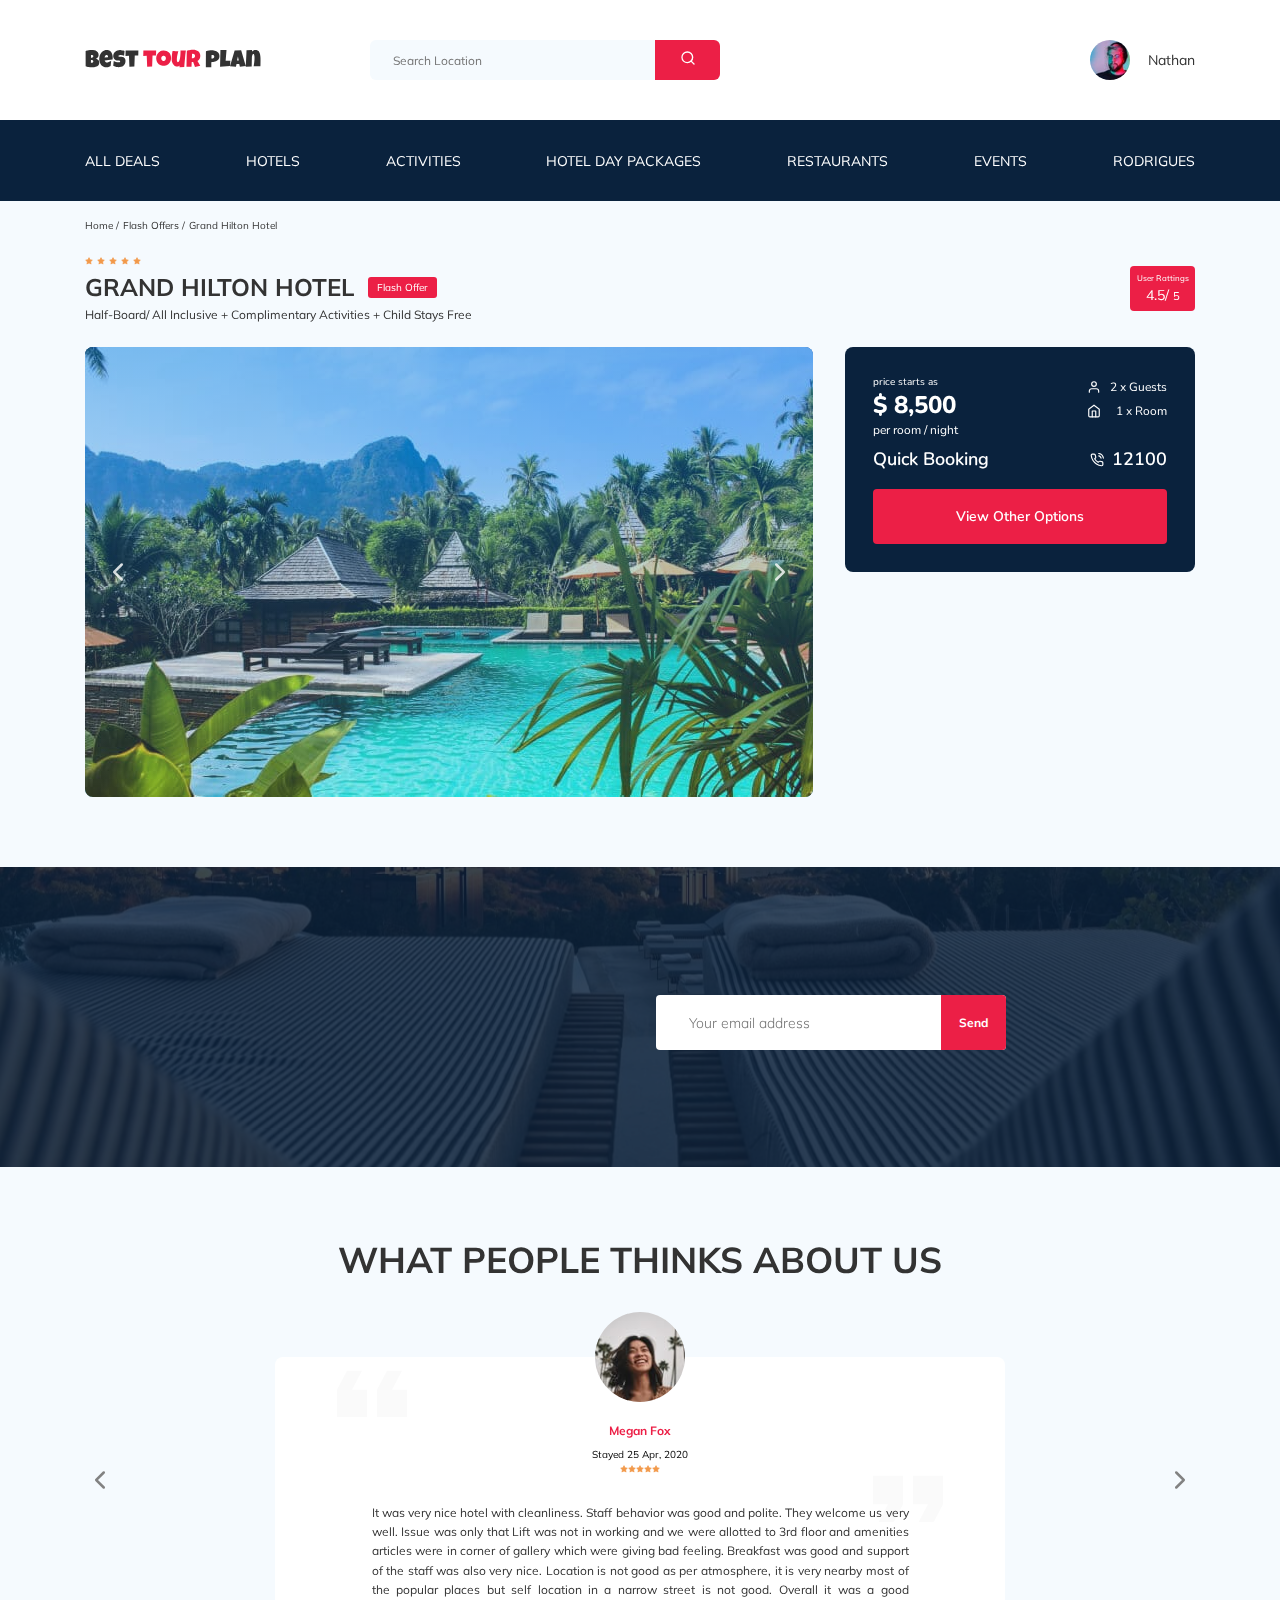
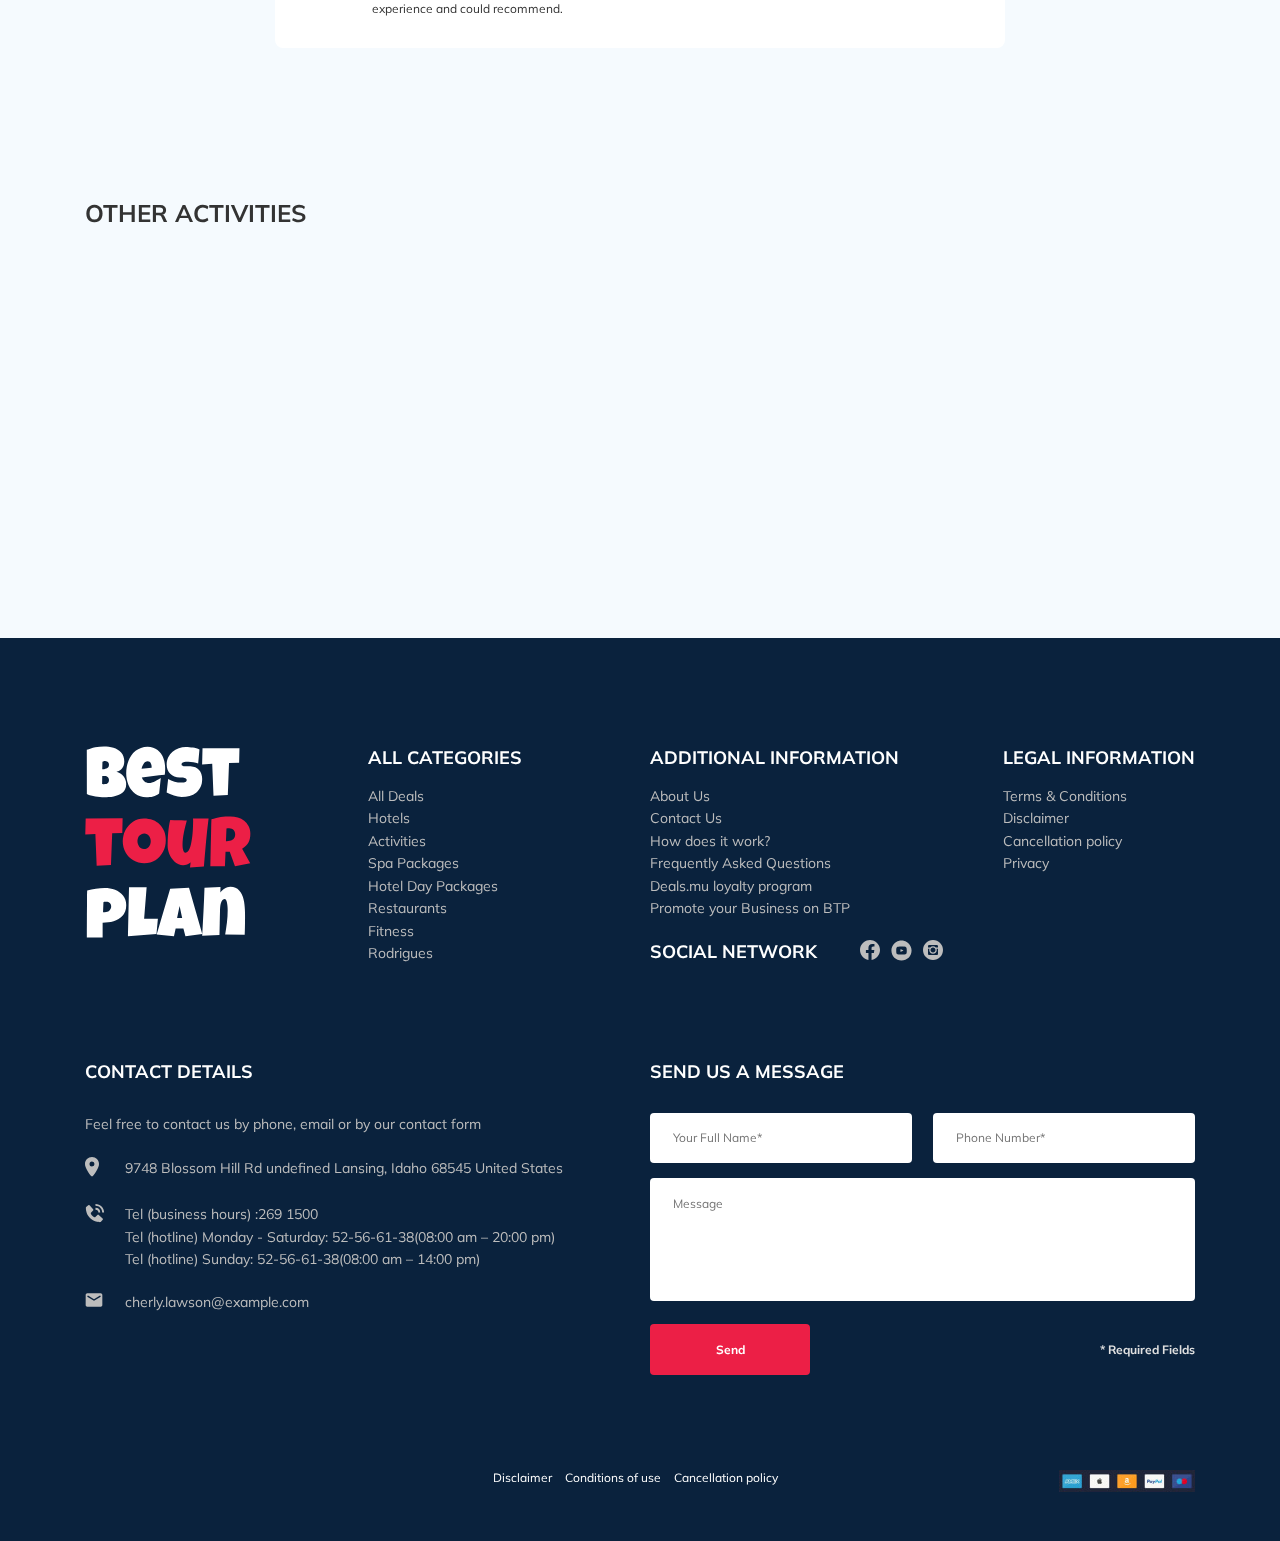
==== commit 51104ca3: "fix: bug" ====
--- a/index.html
+++ b/index.html
@@ -164,7 +164,10 @@
           <!-- /.hotel-info__text -->
           <div class="rating hotel-info__rating">
             <span class="rating__text">User Rattings</span>
-            <span class="rating__counter">4.5/5</span>
+            <span class="rating__counter"
+              >4.5/
+              <span class="span rating__counter-five">5</span>
+            </span>
           </div>
           <!-- /.hotel-info__right -->
         </div>
@@ -458,7 +461,7 @@
             data-aos-delay="100"
           >
             <img src="img/activity-1.jpg" alt="activity" class="card__image" />
-            <h3 class="card__title">The curious corner of chamarel</h3>
+            <h3 class="card__title">The curious corner of&nbsp;chamarel</h3>
             <button data-toggle="modal" class="card__button">Book Now</button>
           </div>
           <!-- /.card -->
@@ -478,7 +481,9 @@
             data-aos-delay="300"
           >
             <img src="img/activity-3.jpg" alt="activity" class="card__image" />
-            <h3 class="card__title">Tamarind falls hiking trip - full day</h3>
+            <h3 class="card__title">
+              Tamarind falls hiking trip -&nbsp;full day
+            </h3>
             <button data-toggle="modal" class="card__button">Book Now</button>
           </div>
           <!-- /.card -->
@@ -505,7 +510,7 @@
             ><img
               src="img/vertical-logo.svg"
               alt="Logo: Best tour plan"
-              class="logo"
+              class="logo logo-height"
           /></a>
           <div class="footer__list footer__categories">
             <h3 class="footer__title">ALL CATEGORIES</h3>
@@ -538,7 +543,7 @@
           </div>
           <!-- /.footer__list -->
           <div class="footer__list footer__additional">
-            <h3 class="footer__title">ADDITIONAL INFORMATION</h3>
+            <h3 class="footer__title">ADDITIONAL&nbsp;INFORMATION</h3>
             <ul class="footer__ul">
               <li class="footer__item">
                 <a href="#" class="footer__link">About Us </a>
@@ -566,13 +571,13 @@
           <div class="footer__social-network">
             <h3 class="footer__title footer__title--inline">Social Network</h3>
             <div class="footer__social-links">
-              <a href="#" class="footer__link"
+              <a href="https://www.facebook.com/" class="footer__link"
                 ><img src="img/facebook-icon.svg" alt="Icon: Facebook"
               /></a>
-              <a href="#" class="footer__link"
+              <a href="https://www.youtube.com/" class="footer__link"
                 ><img src="img/youtube-icon.svg" alt="Icon: Youtube"
               /></a>
-              <a href="#" class="footer__link"
+              <a href="https://www.instagram.com/" class="footer__link"
                 ><img src="img/instagram-icon.svg" alt="Icon: Instagram"
               /></a>
             </div>
@@ -671,6 +676,7 @@
                   placeholder="Your Full Name*"
                   name="name"
                   required
+                  minlength="2"
                 />
               </div>
               <div class="footer__input-group">
@@ -681,6 +687,7 @@
                   name="phone"
                   required
                   data-mask="+7 (000) 000-00-00"
+                  minlength="18"
                 />
               </div>
               <textarea
@@ -729,6 +736,7 @@
             placeholder="Your Full Name*"
             name="name"
             required
+            minlength="2"
           />
           <input
             type="tel"
@@ -737,6 +745,7 @@
             name="phone"
             required
             data-mask="+7 (000) 000-00-00"
+            minlength="18"
           />
           <input
             type="email"
--- a/css/style.css
+++ b/css/style.css
@@ -1,2 +1,2 @@
-*{box-sizing:border-box}body{font-family:'Muli', sans-serif;color:#333;background-color:#F5FAFE}.container{max-width:1110px;margin:auto}img{max-width:100%}.iframe{border-width:none;width:100%}.input{background-color:#fff;border-radius:4px;border:none;padding:0 23px;height:50px}.message{min-height:123px;background-color:#fff;border-radius:4px;padding:18px 23px;border:none;resize:none}.button{min-width:160px;min-height:50px;padding:18px;font-style:normal;font-weight:bold;font-size:12px;line-height:15px;color:#fff;background-color:#EC1F46;border:none;border-radius:4px;cursor:pointer}.invalid{color:#EC1F46}/*! normalize.css v8.0.1 | MIT License | github.com/necolas/normalize.css */html{line-height:1.15;-webkit-text-size-adjust:100%}body{margin:0}main{display:block}h1{font-size:2em;margin:0.67em 0}hr{box-sizing:content-box;height:0;overflow:visible}pre{font-family:monospace, monospace;font-size:1em}a{background-color:transparent}abbr[title]{border-bottom:none;text-decoration:underline;text-decoration:underline dotted}b,strong{font-weight:bolder}code,kbd,samp{font-family:monospace, monospace;font-size:1em}small{font-size:80%}sub,sup{font-size:75%;line-height:0;position:relative;vertical-align:baseline}sub{bottom:-0.25em}sup{top:-0.5em}img{border-style:none}button,input,optgroup,select,textarea{font-family:inherit;font-size:100%;line-height:1.15;margin:0}button,input{overflow:visible}button,select{text-transform:none}button,[type="button"],[type="reset"],[type="submit"]{-webkit-appearance:button}button::-moz-focus-inner,[type="button"]::-moz-focus-inner,[type="reset"]::-moz-focus-inner,[type="submit"]::-moz-focus-inner{border-style:none;padding:0}button:-moz-focusring,[type="button"]:-moz-focusring,[type="reset"]:-moz-focusring,[type="submit"]:-moz-focusring{outline:1px dotted ButtonText}fieldset{padding:0.35em 0.75em 0.625em}legend{box-sizing:border-box;color:inherit;display:table;max-width:100%;padding:0;white-space:normal}progress{vertical-align:baseline}textarea{overflow:auto}[type="checkbox"],[type="radio"]{box-sizing:border-box;padding:0}[type="number"]::-webkit-inner-spin-button,[type="number"]::-webkit-outer-spin-button{height:auto}[type="search"]{-webkit-appearance:textfield;outline-offset:-2px}[type="search"]::-webkit-search-decoration{-webkit-appearance:none}::-webkit-file-upload-button{-webkit-appearance:button;font:inherit}details{display:block}summary{display:list-item}template{display:none}[hidden]{display:none}.navbar{background-color:#ffffff}.navbar-top{display:flex;align-items:center;justify-content:space-between;padding-top:40px;padding-bottom:40px;z-index:999}.navbar-top__menu-button{display:none}.navbar__search{margin-right:auto;margin-left:108px}.navbar-bottom{background-color:#0A223D}.navbar-menu{list-style-type:none;margin:0;padding:31px 0;display:flex;align-items:center;justify-content:space-between;color:#fff}.navbar-menu__link{color:inherit;text-decoration:none;text-transform:uppercase;font-size:14px;line-height:18px}.navbar-menu__item--mobile--visible{display:none}.logo{width:177px}.search{display:flex;position:relative;overflow:hidden;border-radius:6px;height:40px}.search__input{width:350px;height:100%;padding-left:23px;padding-right:75px;background:#F5FAFE;border:none;font-size:12px;line-height:15px;color:#333}.search__button{position:absolute;top:0;right:0;width:65px;height:100%;border:none;background:#EC1F46;cursor:pointer}.user{display:flex;align-items:center;text-decoration:none}.user__avatar{width:40px;height:40px;border-radius:50%;object-fit:cover}.user__name{margin-left:18px;font-size:14px;line-height:18px;color:#333}.breadcrumb-list{display:flex;padding:18px 0;margin:0;list-style:none}.breadcrumb-list__item{font-size:10px;line-height:13px}.breadcrumb-list__item::after{content:'/';margin-right:4px}.breadcrumb-list__link{text-decoration:none;color:inherit}.hotel{padding-top:23px;padding-bottom:70px}.hotel-info{display:flex;align-items:center;justify-content:space-between;padding-bottom:20px}.hotel-info__description{margin:5px 0}.hotel-info__offer{margin-left:14px;margin-top:4px}.hotel-info__name{margin-top:4px;margin-bottom:0}.hotel-name{font-size:24px;line-height:30px}.hotel-wrapper{display:flex;flex-wrap:wrap;align-items:center}.hotel-description{font-size:12px;line-height:15px}.hotel-grid{display:flex;justify-content:space-between}.hotel-right{display:flex;flex-direction:column;justify-content:space-between}.hotel-grid__slider{margin:0}.hotel-slider{width:728px;height:450px}.hotel-slider__item{width:100%;height:100%;position:relative;border-radius:8px;overflow:hidden}.hotel-slider__item::after{content:'';position:absolute;z-index:10;width:100%;height:100%;text-outline:0;bottom:0;left:0;right:0;background:linear-gradient(180deg, rgba(0,122,223,0.48) 0%, rgba(255,255,255,0.128) 100%)}.hotel-slider__button{position:absolute;top:50%;transform:translateY(-50%);z-index:99;width:30px;height:30px;border:none;background-color:transparent;cursor:pointer;background-repeat:no-repeat;background-position:center;background-size:10px}.hotel-slider__button--next{right:18px;background-image:url(../img/arrow-next.svg)}.hotel-slider__button--prev{left:18px;background-image:url(../img/arrow-prev.svg)}.stars{flex-basis:100%}.offer{font-size:10px;line-height:13px;padding:4px 9px;background-color:#EC1F46;border-radius:3px;color:#fff}.rating{max-width:65px;min-height:45px;text-align:center;color:#fff;background-color:#EC1F46;border-radius:4px}.rating__text{font-size:8px;line-height:10px}.rating__counter{font-size:14px;line-height:18px}.booking{font-family:'Nunito', sans-serif;border-radius:8px;color:#fff;width:350px;min-height:210px;padding:28px;background:#0A223D}.booking__info{display:flex;justify-content:space-between;margin-bottom:9px}.booking__price{display:flex;flex-direction:column}.booking__start{font-weight:normal;font-size:10px;line-height:14px}.booking__pricetag{font-style:normal;font-weight:800;font-size:24px;line-height:33px}.booking__per-room{font-weight:normal;font-size:12px;line-height:16px}.booking__room{margin-top:4px}.booking__text{display:flex;align-items:center;justify-content:space-between;margin-bottom:8px;font-weight:normal;font-size:12px;line-height:16px}.booking__description{margin-left:9px}.booking__call-center{display:flex;align-items:center;justify-content:space-between;margin-bottom:17px}.booking__heading{font-weight:600;font-size:18px;line-height:25px}.booking__number{display:flex;align-items:center;justify-content:space-between;text-decoration:none;color:inherit}.booking__num{margin-left:8px;font-weight:600;font-size:18px;line-height:25px}.booking__button{width:100%;min-height:45px;border-radius:4px;font-weight:600;font-size:14px;line-height:19px;background-color:#EC1F46;border:none;color:#fff;cursor:pointer}.map{width:347px;height:213px;border-radius:10px;overflow:hidden}.newsletter{position:relative;padding:98px 0 87px;margin-top:70px;background-image:url(../img/newsletter.jpg);background-position:center;background-repeat:no-repeat;background-size:cover}.newsletter::before{content:'';position:absolute;top:0;left:0;right:0;bottom:0;width:100%;height:100%;background-color:rgba(10,34,61,0.8)}.newsletter-wrapper{position:relative;display:flex;align-items:center;justify-content:space-between;max-width:731px;margin:auto}.newsletter-title{display:flex;flex-direction:column;color:#fff;font-weight:300;font-size:24px;line-height:30px}.newsletter-title__strong{font-size:36px;line-height:45px;text-transform:uppercase}.newsletter .subscribe{position:relative;width:350px;height:55px;border-radius:4px;overflow:hidden}.newsletter .subscribe__input{position:absolute;width:100%;height:100%;border:none;padding-left:33px;padding-right:75px;font-weight:300;font-size:14px;line-height:18px}.newsletter .subscribe__button{position:absolute;min-width:65px;right:0;top:0;height:100%;border:none;background-color:#EC1F46;color:#fff;cursor:pointer}.parallax-window{background:transparent}.reviews{padding:40px 0 70px 0}.reviews__title{font-style:normal;font-weight:bold;font-size:36px;line-height:45px;text-align:center;text-transform:uppercase}.reviews-slider__item{position:relative;display:flex;flex-direction:column;align-items:center;max-width:730px;margin:45px auto 0;background-color:#fff;border-radius:8px;padding:0 62px 30px}.reviews-slider__item::before{content:'';position:absolute;background-image:url(../img/quote-left.svg);background-repeat:no-repeat;left:62px;top:13px;width:70px;height:47px}.reviews-slider__item::after{content:'';position:absolute;background-image:url(../img/quote-right.svg);background-repeat:no-repeat;right:62px;top:118px;width:70px;height:47px}.reviews-slider__button{position:absolute;top:50%;transform:translateY(-50%);width:30px;height:30px;background-repeat:no-repeat;background-size:10px;background-position:center;border:none;background-color:transparent;cursor:pointer;z-index:99}.reviews-slider__button--prev{background-image:url(../img/arrow-prev-secondary.svg);left:0}.reviews-slider__button--next{background-image:url(../img/arrow-next-secondary.svg);right:0}.reviews-slider__profile{display:flex;flex-direction:column;align-items:center;margin-top:-45px;margin-bottom:30px}.reviews-slider__avatar{width:90px;height:90px;border-radius:50%;object-fit:cover;margin-bottom:9px}.reviews-slider__username{font-style:normal;font-weight:bold;font-size:12px;line-height:15px;color:#EC1F46;margin-bottom:10px}.reviews-slider__date{font-style:normal;font-weight:normal;font-size:10px;line-height:13px;color:#000000;margin-bottom:4px}.reviews-slider__rating{display:flex;align-items:center}.reviews-slider__text{max-width:537px;font-style:normal;font-weight:normal;font-size:12px;line-height:160%;text-align:justify;margin:auto;z-index:2}.activities{padding:60px 0 98px 0}.activities__title{font-style:normal;font-weight:bold;font-size:24px;line-height:30px;text-transform:uppercase;margin-bottom:57px}.activities-wrapper{display:flex;justify-content:space-between}.card{position:relative;display:flex;flex-direction:column;align-items:flex-start;width:255px;height:255px;padding:24px 26px;border-radius:6px;overflow:hidden}.card::before{content:'';position:absolute;left:0;right:0;top:0;bottom:0;background:linear-gradient(179.83deg, rgba(196,196,196,0) 35.34%, #0A223D 99.85%);z-index:-1}.card__image{position:absolute;left:0;right:0;top:0;bottom:0;width:100%;height:100%;object-fit:cover;z-index:-2}.card__title{margin-top:auto;margin-bottom:18px;color:#fff;font-style:normal;font-weight:bold;font-size:16px;line-height:20px}.card__button{font-style:normal;font-weight:600;font-size:12px;line-height:16px;color:#fff;padding:7px 22px;background-color:#EC1F46;border:none;border-radius:4px;cursor:pointer}.footer{padding-top:108px;padding-bottom:46px;background-color:#0A223D;color:#fff}.footer-wrapper{display:grid;grid-template-columns:repeat(4, minmax(min-content, 1fr));grid-gap:20px;grid-auto-rows:minmax(40px, min-content);align-items:start;margin-bottom:95px}.footer__logo{width:166px;grid-row:1 / 3;align-self:stretch;cursor:pointer}.footer__categories{grid-row:1 / 4}.footer__social-links{display:flex;align-content:center;min-width:83px;justify-content:space-between}.footer__social-network{display:flex;align-items:start;grid-row:2 / 4;grid-column:span 2}.footer__contact-details{grid-column:span 2}.footer__contact-form{grid-column:span 2}.footer__form{display:flex;align-items:center;justify-content:space-between;flex-wrap:wrap}.footer__ul{margin:0;padding:0;list-style:none}.footer__title{font-style:normal;font-weight:bold;font-size:18px;line-height:23px;margin:0 0 16px 0;text-transform:uppercase}.footer__title--inline{margin:0 43px 0 0}.footer__title--mb-3{margin-bottom:30px}.footer__item{display:flex;align-items:flex-start;font-style:normal;font-weight:normal;font-size:14px;line-height:160%;color:#BDBDBD}.footer__item--mb-2{margin-bottom:20px}.footer__phone-link{color:inherit;text-decoration:none}.footer__mail-link{text-decoration:none;color:inherit}.footer__icon-wrapper{min-width:40px}.footer__text{color:#BDBDBD;margin-bottom:22px}.footer__link{text-decoration:none;color:inherit}.footer__input{width:100%}.footer__input-group{margin-bottom:15px;flex-basis:48%}.footer__message{flex-basis:100%;margin-bottom:23px}.footer__info{font-style:normal;font-weight:bold;font-size:12px;line-height:15px;color:#E0E0E0}.footer-extra{display:flex;justify-content:flex-end}.footer-extra__disclaimer{flex-basis:58%;align-items:center;font-style:normal;font-weight:normal;font-size:12px;line-height:15px}.footer-extra__text{margin-right:10px;text-decoration:none;color:inherit}.modal__overlay{position:fixed;left:0;top:0;right:0;bottom:0;background-color:rgba(0,143,223,0.39);z-index:100;visibility:hidden;opacity:0;transition:opacity 0.2s}.modal__overlay--visible{visibility:visible;opacity:1}.modal__dialog{position:fixed;top:50%;left:50%;transform:translate(-50%, -50%);padding:33px 88px;background-color:#0A223D;border-radius:8px;z-index:101;max-width:478px;color:#fff;visibility:hidden;opacity:0;transition:opacity 0.2s}.modal__dialog--visible{visibility:visible;opacity:1}.modal__close{position:absolute;right:18px;top:17px;text-decoration:none;cursor:pointer}.modal__title{font-style:normal;font-weight:bold;font-size:18px;line-height:23px;margin:0 0 15px 0;text-transform:uppercase;text-align:center}.modal__form{display:flex;align-items:center;justify-content:space-between;flex-wrap:wrap}.modal__input{width:100%;margin-top:15px}.modal__message{width:100%;min-height:123px;margin-top:15px}.modal__button{margin-top:15px}.modal__info{font-style:normal;font-weight:bold;font-size:12px;line-height:15px;color:#E0E0E0}@media (max-width: 1200px){.container{max-width:960px}.hotel-slider{width:590px}.hotel-slider__image{height:100%;width:100%;object-fit:cover}.card{width:230px;height:230px}.footer__input-group{flex-basis:100%}}@media (max-width: 992px){.container,.newsletter-wrapper{max-width:700px}.logo{width:132px}.navbar-top{padding-top:30px;padding-bottom:30px}.navbar__search{margin-left:auto}.navbar-menu{padding:22px 0}.navbar-menu__link{font-size:12px;line-height:15px}.search__input{max-width:340px}.hotel-grid{flex-direction:column}.hotel-grid__slider{margin-bottom:30px}.hotel-right{flex-direction:row}.hotel-slider{width:100%}.booking{width:340px}.swiper-slider__image{width:100%}.map{width:340px}.newsletter{margin-top:60px}.reviews-slider__item{max-width:580px}.activities-wrapper{flex-wrap:wrap}.activities__card{margin-bottom:20px}.card{width:340px;height:255px}.footer-wrapper{grid-template-columns:repeat(6, 1fr);grid-row-gap:40px}.footer__logo{grid-row:1 / 2;grid-column:span 2}.footer__social-network{grid-row:1 / 2;grid-column:span 4;align-self:center}.footer__categories{grid-row:2 / 3;grid-column:span 2}.footer__additional{grid-column:span 2}.footer__legal{grid-column:span 2}.footer__contact-details{grid-column:span 5;grid-row:3}.footer__contact-form{grid-column:span 5;grid-row:4}.footer__input-group{flex-basis:49%}.footer-extra{justify-content:space-between}.footer-extra__disclaimer{flex-basis:auto;align-items:stretch}.modal__dialog{padding:33px 50px}}@media (max-width: 768px){.container{max-width:576px;width:92%}body{padding-top:78px}.navbar--mobile--fixed{position:fixed;left:0;top:0;right:0;z-index:99}.navbar__user--mobile--hidden,.navbar__search--mobile--hidden{display:none}.navbar__user--mobile--visible,.navbar__search--mobile--visible{display:flex}.navbar__user{flex-direction:column;justify-content:center}.navbar-bottom{display:none;position:fixed;left:0;right:0;bottom:0;top:78px;padding-top:30px}.navbar-bottom--visible{display:block}.navbar-menu{flex-direction:column}.navbar-menu__item{margin-bottom:20px}.navbar-menu__item--mobile--visible{display:block}.menu-button{display:flex;width:16px;height:11px;padding:0;align-items:center;justify-content:space-between;flex-direction:column;border:none;background-color:#fff;cursor:pointer}.menu-button__line{width:16px;height:1px;background-color:#333}.user__name--light{color:#fff;margin-left:0;margin-top:10px}.hotel-name{flex-basis:100%}.hotel-wrapper{justify-content:space-between}.hotel-info__text{width:100%}.hotel-info__name{margin-top:10px;margin-bottom:0}.hotel-info__rating{display:none}.hotel-info__offer{order:-1;margin-left:0}.stars{flex-basis:auto}.hotel-right{flex-direction:column;min-height:450px}.hotel-slider{height:350px}.booking{width:100%}.map{width:100%}.newsletter{margin-top:40px}.newsletter-wrapper{max-width:576px;width:92%;flex-direction:column;align-items:flex-start}.reviews__title{font-size:18px;line-height:23px}.reviews-slider__item{padding:0 30px 30px}.reviews-slider__item::after,.reviews-slider__item::before{display:none}.reviews-slider__button{top:32px}.reviews-slider__button--prev{margin-left:-65px;left:50%;transform:translate(-50%, 0)}.reviews-slider__button--next{margin-right:-65px;right:50%;transform:translate(50%, 0)}.activities{padding-top:40px;padding-bottom:60px}.card{width:49%;height:255px}.footer__input-group{flex-basis:100%}}@media (max-width: 576px){.logo{width:99px}.hotel-grid__slider{margin-bottom:20px}.hotel-slider{height:250px}.newsletter{padding:76px 0 83px 0}.newsletter__title{margin-bottom:37px}.subscribe{width:100%}.activities-wrapper{justify-content:center}.card{width:80%}.footer{padding:108px 0 21px 0}.footer-wrapper{grid-template-columns:1fr;margin-bottom:30px}.footer__logo{grid-row:1;grid-column:1}.footer__social-network{grid-row:2;grid-column:1}.footer__additional{grid-row:3;grid-column:1}.footer__categories{grid-row:4;grid-column:1}.footer__legal{grid-row:5;grid-column:1}.footer__contact-details{grid-row:6;grid-column:1}.footer__contact-form{grid-row:7;grid-column:1}.footer__button{grid-row:9;order:1}.footer__info{grid-row:8;flex-basis:100%;margin-bottom:15px}.footer-extra{flex-direction:column}.footer-extra__disclaimer{flex-basis:auto;align-items:stretch}.modal__dialog{min-width:80%}.modal__button{order:1}}@media (max-width: 480px){.search__input{max-width:250px}.newsletter-title{font-weight:300;font-size:20px;line-height:25px}.newsletter-title__strong{font-weight:600;font-size:30px;line-height:38px}.subscribe{width:295px !important}.card{width:100%}.footer{padding:50px 0 46px 0}.footer__contact-details{margin-right:50px}.footer__form{width:80%}.modal__dialog{padding:20px 30px;max-height:98%;min-width:95%}}
+*{box-sizing:border-box}body{font-family:'Muli', sans-serif;color:#333;background-color:#F5FAFE}.container{max-width:1110px;margin:auto}img{max-width:100%}.iframe{border-width:none;width:100%}.input{background-color:#fff;border-radius:4px;border:none;padding:0 23px;height:50px}.message{min-height:123px;background-color:#fff;border-radius:4px;padding:18px 23px;border:none;resize:none}.button{min-width:160px;min-height:50px;padding:18px;font-style:normal;font-weight:bold;font-size:12px;line-height:15px;color:#fff;background-color:#EC1F46;border:none;border-radius:4px;cursor:pointer}.invalid{color:#EC1F46}.logo-height{height:192px}/*! normalize.css v8.0.1 | MIT License | github.com/necolas/normalize.css */html{line-height:1.15;-webkit-text-size-adjust:100%}body{margin:0}main{display:block}h1{font-size:2em;margin:0.67em 0}hr{box-sizing:content-box;height:0;overflow:visible}pre{font-family:monospace, monospace;font-size:1em}a{background-color:transparent}abbr[title]{border-bottom:none;text-decoration:underline;text-decoration:underline dotted}b,strong{font-weight:bolder}code,kbd,samp{font-family:monospace, monospace;font-size:1em}small{font-size:80%}sub,sup{font-size:75%;line-height:0;position:relative;vertical-align:baseline}sub{bottom:-0.25em}sup{top:-0.5em}img{border-style:none}button,input,optgroup,select,textarea{font-family:inherit;font-size:100%;line-height:1.15;margin:0}button,input{overflow:visible}button,select{text-transform:none}button,[type="button"],[type="reset"],[type="submit"]{-webkit-appearance:button}button::-moz-focus-inner,[type="button"]::-moz-focus-inner,[type="reset"]::-moz-focus-inner,[type="submit"]::-moz-focus-inner{border-style:none;padding:0}button:-moz-focusring,[type="button"]:-moz-focusring,[type="reset"]:-moz-focusring,[type="submit"]:-moz-focusring{outline:1px dotted ButtonText}fieldset{padding:0.35em 0.75em 0.625em}legend{box-sizing:border-box;color:inherit;display:table;max-width:100%;padding:0;white-space:normal}progress{vertical-align:baseline}textarea{overflow:auto}[type="checkbox"],[type="radio"]{box-sizing:border-box;padding:0}[type="number"]::-webkit-inner-spin-button,[type="number"]::-webkit-outer-spin-button{height:auto}[type="search"]{-webkit-appearance:textfield;outline-offset:-2px}[type="search"]::-webkit-search-decoration{-webkit-appearance:none}::-webkit-file-upload-button{-webkit-appearance:button;font:inherit}details{display:block}summary{display:list-item}template{display:none}[hidden]{display:none}.navbar{background-color:#ffffff}.navbar-top{display:flex;align-items:center;justify-content:space-between;padding-top:40px;padding-bottom:40px;z-index:999}.navbar-top__menu-button{display:none}.navbar__search{margin-right:auto;margin-left:108px}.navbar-bottom{background-color:#0A223D}.navbar-menu{list-style-type:none;margin:0;padding:31px 0;display:flex;align-items:center;justify-content:space-between;color:#fff}.navbar-menu__link{color:inherit;text-decoration:none;text-transform:uppercase;font-size:14px;line-height:18px}.navbar-menu__item--mobile--visible{display:none}.logo{width:177px}.search{display:flex;position:relative;overflow:hidden;border-radius:6px;height:40px}.search__input{width:350px;height:100%;padding-left:23px;padding-right:75px;background:#F5FAFE;border:none;font-size:12px;line-height:15px;color:#333}.search__button{position:absolute;top:0;right:0;width:65px;height:100%;border:none;background:#EC1F46;cursor:pointer}.user{display:flex;align-items:center;text-decoration:none}.user__avatar{width:40px;height:40px;border-radius:50%;object-fit:cover}.user__name{margin-left:18px;font-size:14px;line-height:18px;color:#333}.breadcrumb-list{display:flex;padding:18px 0;margin:0;list-style:none}.breadcrumb-list__item{font-size:10px;line-height:13px}.breadcrumb-list__item:not(:last-child)::after{content:'/';margin-right:4px}.breadcrumb-list__link{text-decoration:none;color:inherit}.hotel{padding-top:23px;padding-bottom:70px}.hotel-info{display:flex;align-items:center;justify-content:space-between;padding-bottom:20px}.hotel-info__description{margin:5px 0}.hotel-info__offer{margin-left:14px;margin-top:4px}.hotel-info__name{margin-top:4px;margin-bottom:0}.hotel-name{font-size:24px;line-height:30px}.hotel-wrapper{display:flex;flex-wrap:wrap;align-items:center}.hotel-description{font-size:12px;line-height:15px}.hotel-grid{display:flex;justify-content:space-between}.hotel-right{display:flex;flex-direction:column;justify-content:space-between}.hotel-grid__slider{margin:0}.hotel-slider{width:728px;height:450px}.hotel-slider__item{width:100%;height:100%;position:relative;border-radius:8px;overflow:hidden}.hotel-slider__item::after{content:'';position:absolute;z-index:10;width:100%;height:100%;text-outline:0;bottom:0;left:0;right:0;background:linear-gradient(180deg, rgba(0,122,223,0.48) 0%, rgba(255,255,255,0.128) 100%)}.hotel-slider__button{position:absolute;top:50%;transform:translateY(-50%);z-index:99;width:30px;height:30px;border:none;background-color:transparent;cursor:pointer;background-repeat:no-repeat;background-position:center;background-size:10px}.hotel-slider__button--next{right:18px;background-image:url(../img/arrow-next.svg)}.hotel-slider__button--prev{left:18px;background-image:url(../img/arrow-prev.svg)}.stars{flex-basis:100%}.offer{font-size:10px;line-height:13px;padding:4px 9px;background-color:#EC1F46;border-radius:3px;color:#fff}.rating{max-width:65px;min-height:45px;text-align:center;color:#fff;background-color:#EC1F46;border-radius:4px}.rating__text{font-size:8px;line-height:10px}.rating__counter{width:100%;font-size:14px;line-height:18px}.rating__counter-five{font-size:0.8em}.booking{font-family:'Nunito', sans-serif;border-radius:8px;color:#fff;width:350px;min-height:210px;padding:28px;background:#0A223D}.booking__info{display:flex;justify-content:space-between;margin-bottom:9px}.booking__price{display:flex;flex-direction:column}.booking__start{font-weight:normal;font-size:10px;line-height:14px}.booking__pricetag{font-style:normal;font-weight:800;font-size:24px;line-height:33px}.booking__per-room{font-weight:normal;font-size:12px;line-height:16px}.booking__room{margin-top:4px}.booking__text{display:flex;align-items:center;justify-content:space-between;margin-bottom:8px;font-weight:normal;font-size:12px;line-height:16px}.booking__description{margin-left:9px}.booking__call-center{display:flex;align-items:center;justify-content:space-between;margin-bottom:17px}.booking__heading{font-weight:600;font-size:18px;line-height:25px}.booking__number{display:flex;align-items:center;justify-content:space-between;text-decoration:none;color:inherit}.booking__num{margin-left:8px;font-weight:600;font-size:18px;line-height:25px}.booking__button{width:100%;min-height:45px;border-radius:4px;font-weight:600;font-size:14px;line-height:19px;background-color:#EC1F46;border:none;color:#fff;cursor:pointer}.map{width:347px;height:213px;border-radius:10px;overflow:hidden}.newsletter{position:relative;padding:98px 0 87px;margin-top:70px;background-image:url(../img/newsletter.jpg);background-position:center;background-repeat:no-repeat;background-size:cover}.newsletter::before{content:'';position:absolute;top:0;left:0;right:0;bottom:0;width:100%;height:100%;background-color:rgba(10,34,61,0.8)}.newsletter-wrapper{position:relative;display:flex;align-items:center;justify-content:space-between;max-width:731px;margin:auto}.newsletter-title{display:flex;flex-direction:column;color:#fff;font-weight:300;font-size:24px;line-height:30px}.newsletter-title__strong{font-size:36px;line-height:45px;text-transform:uppercase}.newsletter .subscribe{position:relative;width:350px;height:55px;border-radius:4px}.newsletter .subscribe__input{overflow:visible;width:100%;height:100%;border:none;padding-left:33px;padding-right:75px;font-weight:300;font-size:14px;line-height:18px}.newsletter .subscribe__button{position:absolute;min-width:65px;right:0;top:0;height:100%;border:none;border-radius:0 4px 4px 0;background-color:#EC1F46;color:#fff;cursor:pointer;font-style:normal;font-weight:bold;font-size:12px;line-height:15px}.parallax-window{background:transparent}.reviews{padding:40px 0 70px 0}.reviews__title{font-style:normal;font-weight:bold;font-size:36px;line-height:45px;text-align:center;text-transform:uppercase}.reviews-slider__item{position:relative;display:flex;flex-direction:column;align-items:center;max-width:730px;margin:45px auto 0;background-color:#fff;border-radius:8px;padding:0 62px 30px}.reviews-slider__item::before{content:'';position:absolute;background-image:url(../img/quote-left.svg);background-repeat:no-repeat;left:62px;top:13px;width:70px;height:47px}.reviews-slider__item::after{content:'';position:absolute;background-image:url(../img/quote-right.svg);background-repeat:no-repeat;right:62px;top:118px;width:70px;height:47px}.reviews-slider__button{position:absolute;top:50%;transform:translateY(-50%);width:30px;height:30px;background-repeat:no-repeat;background-size:10px;background-position:center;border:none;background-color:transparent;cursor:pointer;z-index:99}.reviews-slider__button--prev{background-image:url(../img/arrow-prev-secondary.svg);left:0}.reviews-slider__button--next{background-image:url(../img/arrow-next-secondary.svg);right:0}.reviews-slider__profile{display:flex;flex-direction:column;align-items:center;margin-top:-45px;margin-bottom:30px}.reviews-slider__avatar{width:90px;height:90px;border-radius:50%;object-fit:cover;margin-bottom:9px}.reviews-slider__username{font-style:normal;font-weight:bold;font-size:12px;line-height:15px;color:#EC1F46;margin-bottom:10px}.reviews-slider__date{font-style:normal;font-weight:normal;font-size:10px;line-height:13px;color:#000000;margin-bottom:4px}.reviews-slider__rating{display:flex;align-items:center}.reviews-slider__text{max-width:537px;font-style:normal;font-weight:normal;font-size:12px;line-height:160%;text-align:justify;margin:auto;z-index:2}.activities{padding:60px 0 98px 0}.activities__title{font-style:normal;font-weight:bold;font-size:24px;line-height:30px;text-transform:uppercase;margin-bottom:57px}.activities-wrapper{display:flex;justify-content:space-between}.card{position:relative;display:flex;flex-direction:column;align-items:flex-start;width:255px;height:255px;padding:24px 26px;border-radius:6px;overflow:hidden}.card::before{content:'';position:absolute;left:0;right:0;top:0;bottom:0;background:linear-gradient(179.83deg, rgba(196,196,196,0) 35.34%, #0A223D 99.85%);z-index:-1}.card__image{position:absolute;left:0;right:0;top:0;bottom:0;width:100%;height:100%;object-fit:cover;z-index:-2}.card__title{margin-top:auto;margin-bottom:18px;color:#fff;font-style:normal;font-weight:bold;font-size:16px;line-height:20px}.card__button{font-style:normal;font-weight:600;font-size:12px;line-height:16px;color:#fff;padding:7px 22px;background-color:#EC1F46;border:none;border-radius:4px;cursor:pointer}.footer{padding-top:108px;padding-bottom:46px;background-color:#0A223D;color:#fff}.footer-wrapper{display:grid;grid-template-columns:repeat(4, minmax(min-content, 1fr));grid-gap:20px;grid-auto-rows:minmax(40px, min-content);align-items:start;margin-bottom:95px}.footer__logo{width:166px;grid-row:1 / 3;align-self:stretch;cursor:pointer}.footer__categories{grid-row:1 / 4}.footer__legal{margin-left:70px}.footer__social-links{display:flex;align-content:center;min-width:83px;justify-content:space-between}.footer__social-network{display:flex;align-items:start;grid-row:2 / 4;grid-column:span 2}.footer__contact-details{grid-column:span 2}.footer__contact-form{grid-column:span 2}.footer__form{display:flex;justify-content:space-between;flex-wrap:wrap}.footer__ul{margin:0;padding:0;list-style:none}.footer__title{font-style:normal;font-weight:bold;font-size:18px;line-height:23px;margin:0 0 16px 0;text-transform:uppercase}.footer__title--inline{margin:0 43px 0 0}.footer__title--mb-3{margin-bottom:30px}.footer__item{display:flex;align-items:flex-start;font-style:normal;font-weight:normal;font-size:14px;line-height:160%;color:#BDBDBD}.footer__item--mb-2{margin-bottom:20px}.footer__phone-link{color:inherit;text-decoration:none}.footer__mail-link{text-decoration:none;color:inherit}.footer__icon-wrapper{min-width:40px}.footer__text{color:#BDBDBD;margin-bottom:22px;font-style:normal;font-weight:normal;font-size:14px;line-height:160%}.footer__link{text-decoration:none;color:inherit}.footer__input{width:100%;font-style:normal;font-weight:normal;font-size:12px;line-height:15px;color:#BDBDBD}.footer__input-group{margin-bottom:15px;flex-basis:48%}.footer__message{flex-basis:100%;margin-bottom:23px;font-style:normal;font-weight:normal;font-size:12px;line-height:15px;color:#BDBDBD}.footer__info{font-style:normal;font-weight:bold;font-size:12px;line-height:15px;color:#E0E0E0;padding-top:18px}.footer-extra{display:flex;justify-content:flex-end}.footer-extra__disclaimer{flex-basis:51%;align-items:center;font-style:normal;font-weight:normal;font-size:12px;line-height:15px}.footer-extra__text{margin-right:10px;text-decoration:none;color:inherit}.modal__overlay{position:fixed;left:0;top:0;right:0;bottom:0;background-color:rgba(0,143,223,0.39);z-index:100;visibility:hidden;opacity:0;transition:opacity 0.2s}.modal__overlay--visible{visibility:visible;opacity:1}.modal__dialog{position:fixed;top:50%;left:50%;transform:translate(-50%, -50%);padding:33px 88px;background-color:#0A223D;border-radius:8px;z-index:101;max-width:478px;color:#fff;visibility:hidden;opacity:0;transition:opacity 0.2s}.modal__dialog--visible{visibility:visible;opacity:1}.modal__close{position:absolute;right:18px;top:17px;text-decoration:none;cursor:pointer}.modal__title{font-style:normal;font-weight:bold;font-size:18px;line-height:23px;margin:0 0 15px 0;text-transform:uppercase;text-align:center}.modal__form{display:flex;align-items:center;justify-content:space-between;flex-wrap:wrap}.modal__input{width:100%;margin-top:15px;font-style:normal;font-weight:normal;font-size:12px;line-height:15px;color:#BDBDBD}.modal__message{width:100%;min-height:123px;margin-top:15px;font-style:normal;font-weight:normal;font-size:12px;line-height:15px;color:#BDBDBD}.modal__button{margin-top:15px}.modal__info{font-style:normal;font-weight:bold;font-size:12px;line-height:15px;color:#E0E0E0}@media (max-width: 1200px){.container{max-width:960px}.hotel-slider{width:590px}.hotel-slider__image{height:100%;width:100%;object-fit:cover}.card{width:230px;height:230px}.footer__input-group{flex-basis:100%}}@media (max-width: 992px){.container,.newsletter-wrapper{max-width:700px}.logo{width:132px}.logo-height{height:auto}.navbar-top{padding-top:30px;padding-bottom:30px}.navbar__search{margin-left:auto}.navbar-menu{padding:22px 0}.navbar-menu__link{font-size:12px;line-height:15px}.search__input{max-width:340px}.hotel-grid{flex-direction:column}.hotel-grid__slider{margin-bottom:30px}.hotel-right{flex-direction:row}.hotel-slider{width:100%}.booking{width:340px}.swiper-slider__image{width:100%}.map{width:340px}.newsletter{margin-top:60px}.reviews-slider__item{max-width:580px}.activities-wrapper{flex-wrap:wrap}.activities__card{margin-bottom:20px}.card{width:340px;height:255px}.footer-wrapper{grid-template-columns:repeat(6, 1fr);grid-row-gap:40px}.footer__logo{grid-row:1 / 2;grid-column:span 2}.footer__social-network{grid-row:1 / 2;grid-column:span 4;align-self:center}.footer__categories{grid-row:2 / 3;grid-column:span 2}.footer__additional{grid-column:span 2}.footer__legal{grid-column:span 2}.footer__contact-details{grid-column:span 5;grid-row:3}.footer__contact-form{grid-column:span 5;grid-row:4}.footer__input-group{flex-basis:49%}.footer-extra{justify-content:space-between}.footer-extra__disclaimer{flex-basis:auto;align-items:stretch}.modal__dialog{padding:33px 50px}}@media (max-width: 768px){.container{max-width:576px;width:92%}body{padding-top:78px}.navbar--mobile--fixed{position:fixed;left:0;top:0;right:0;z-index:99}.navbar__user--mobile--hidden,.navbar__search--mobile--hidden{display:none}.navbar__user--mobile--visible,.navbar__search--mobile--visible{display:flex}.navbar__user{flex-direction:column;justify-content:center}.navbar-bottom{display:none;position:fixed;left:0;right:0;bottom:0;top:78px;padding-top:30px}.navbar-bottom--visible{display:block}.navbar-menu{flex-direction:column}.navbar-menu__item{margin-bottom:20px}.navbar-menu__item--mobile--visible{display:block}.menu-button{display:flex;width:16px;height:11px;padding:0;align-items:center;justify-content:space-between;flex-direction:column;border:none;background-color:#fff;cursor:pointer}.menu-button__line{width:16px;height:1px;background-color:#333}.user__name--light{color:#fff;margin-left:0;margin-top:10px}.hotel-name{flex-basis:100%}.hotel-wrapper{justify-content:space-between}.hotel-info__text{width:100%}.hotel-info__name{margin-top:10px;margin-bottom:0}.hotel-info__rating{display:none}.hotel-info__offer{order:-1;margin-left:0}.stars{flex-basis:auto}.hotel-right{flex-direction:column;min-height:450px}.hotel-slider{height:350px}.booking{width:100%}.map{width:100%}.newsletter{margin-top:40px}.newsletter-wrapper{max-width:576px;width:92%;flex-direction:column;align-items:flex-start}.reviews__title{font-size:18px;line-height:23px}.reviews-slider__item{padding:0 30px 30px}.reviews-slider__item::after,.reviews-slider__item::before{display:none}.reviews-slider__button{top:32px}.reviews-slider__button--prev{margin-left:-65px;left:50%;transform:translate(-50%, 0)}.reviews-slider__button--next{margin-right:-65px;right:50%;transform:translate(50%, 0)}.activities{padding-top:40px;padding-bottom:60px}.card{width:49%;height:255px}.footer__input-group{flex-basis:100%}}@media (max-width: 576px){.logo{width:99px}.hotel-grid__slider{margin-bottom:20px}.hotel-slider{height:250px}.newsletter{padding:76px 0 83px 0}.newsletter__title{margin-bottom:37px}.subscribe{width:100%}.activities-wrapper{justify-content:center}.card{width:80%}.footer{padding:108px 0 21px 0}.footer-wrapper{grid-template-columns:1fr;margin-bottom:30px}.footer__logo{grid-row:1;grid-column:1}.footer__social-network{grid-row:2;grid-column:1}.footer__additional{grid-row:3;grid-column:1}.footer__categories{grid-row:4;grid-column:1}.footer__legal{grid-row:5;grid-column:1}.footer__contact-details{grid-row:6;grid-column:1}.footer__contact-form{grid-row:7;grid-column:1}.footer__button{grid-row:9;order:1}.footer__info{grid-row:8;flex-basis:100%;margin-bottom:15px}.footer-extra{flex-direction:column}.footer-extra__disclaimer{flex-basis:auto;align-items:stretch}.modal__dialog{min-width:80%}.modal__button{order:1}}@media (max-width: 480px){.container{max-width:88%}.search__input{max-width:250px}.hotel-slider{height:179px}.booking{height:210px}.newsletter-title{font-weight:300;font-size:20px;line-height:25px}.newsletter-title__strong{font-weight:600;font-size:30px;line-height:38px}.subscribe{width:295px !important}.card{width:100%}.footer{padding:50px 0 46px 0}.footer__legal{margin-left:0}.footer__form{width:100%}.logo-height{height:120px}.modal__dialog{padding:20px 30px;max-height:98%;min-width:95%}}
 /*# sourceMappingURL=style.css.map */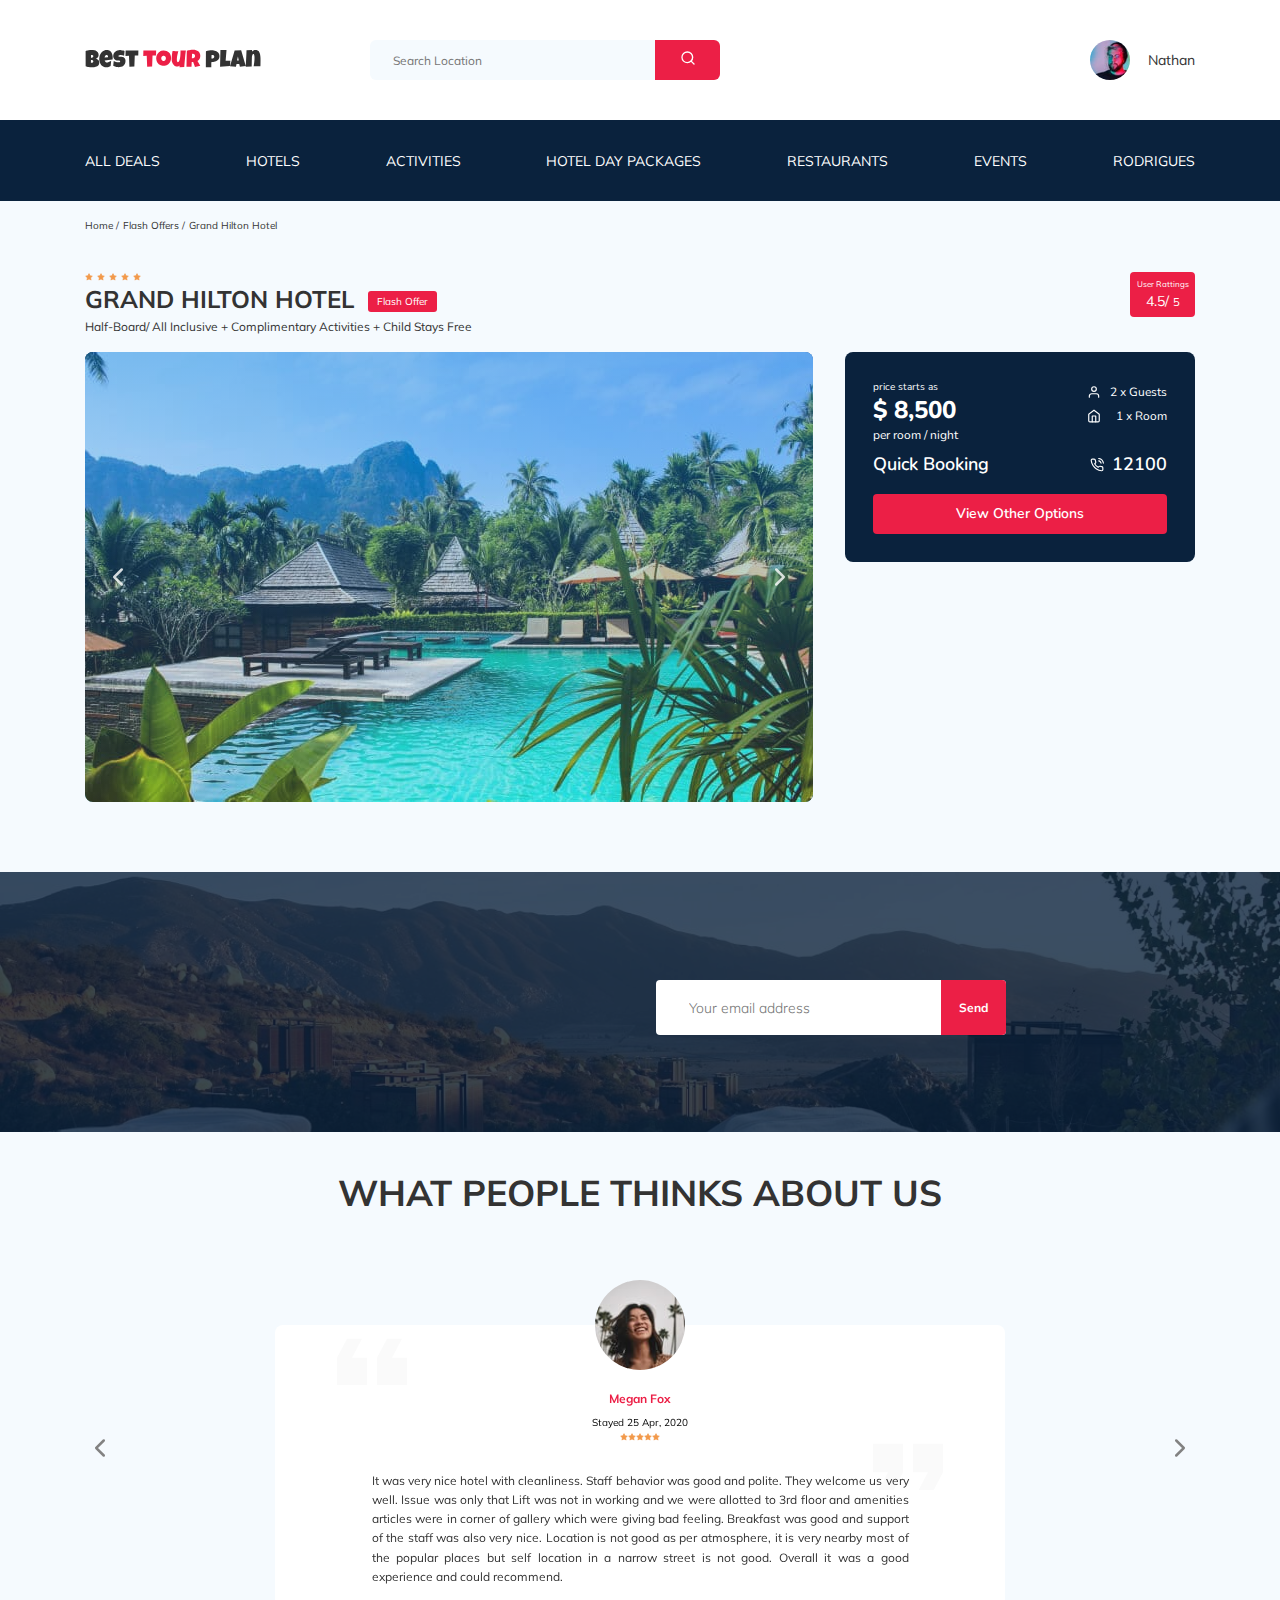
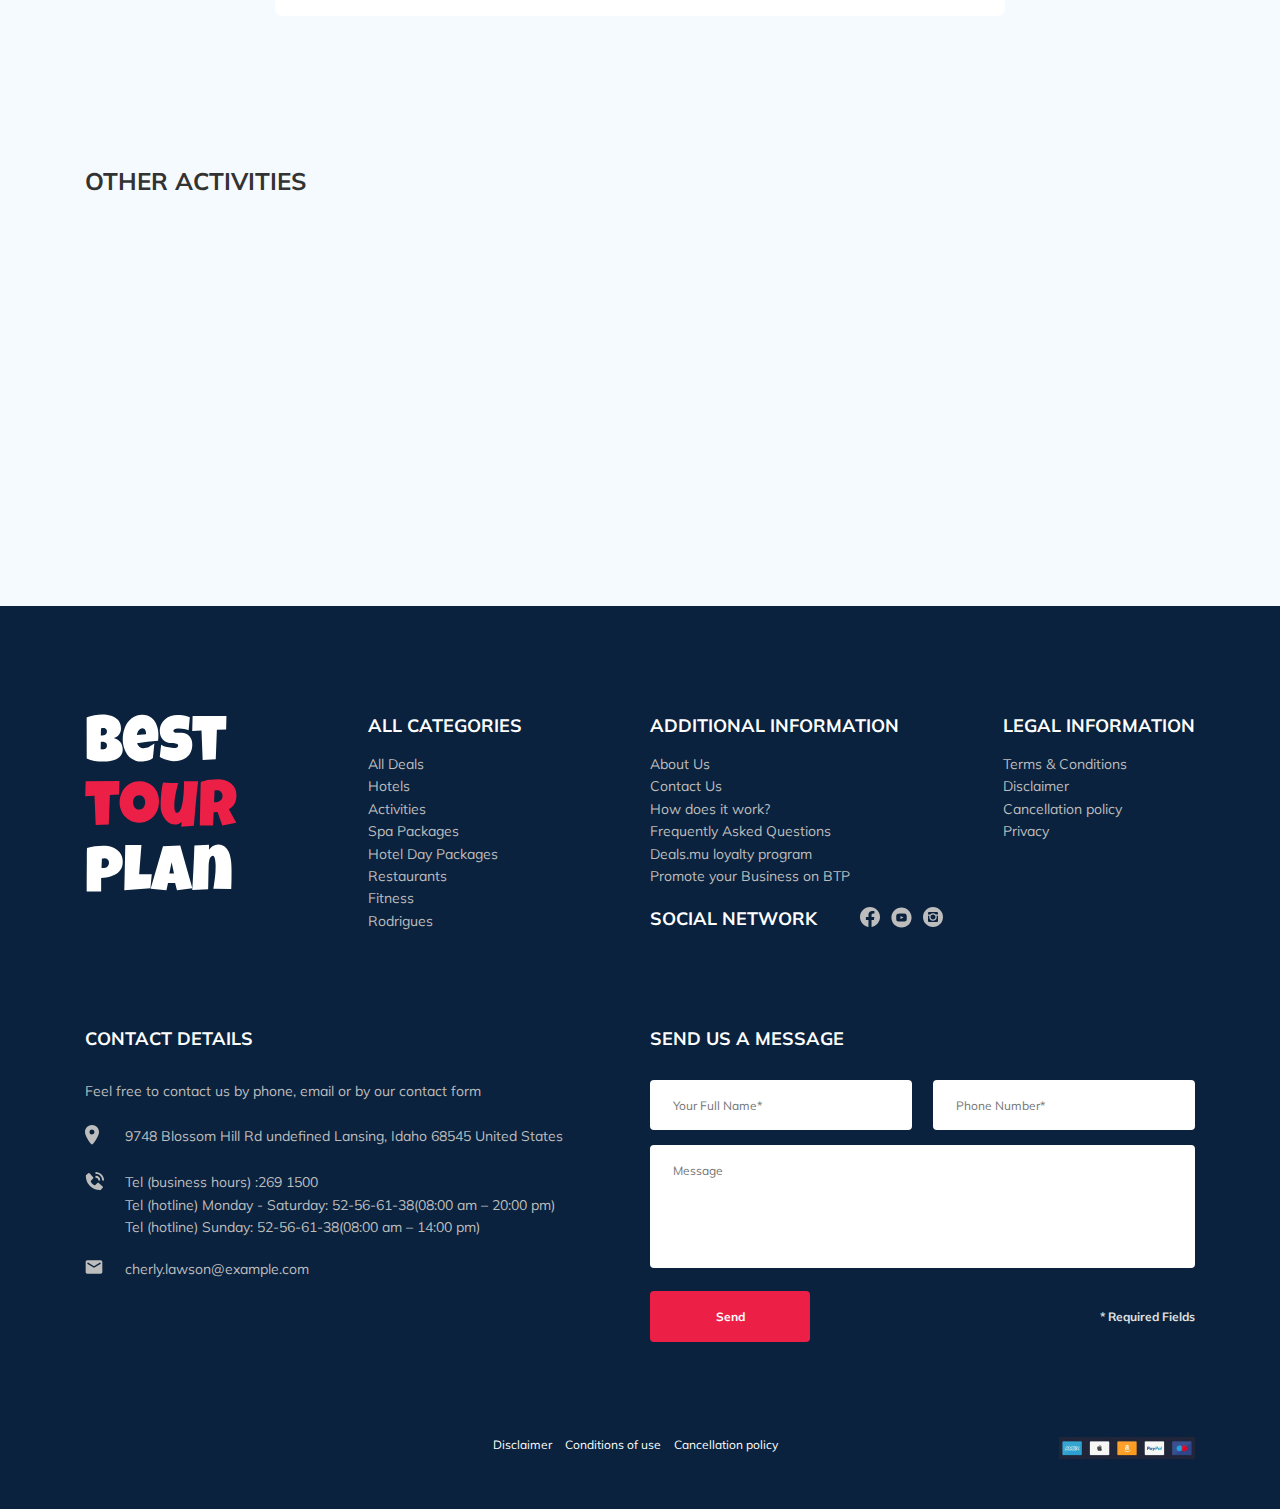
==== commit 98ee9691: "fix: bug" ====
--- a/index.html
+++ b/index.html
@@ -138,15 +138,9 @@
     <div class="section-hotel">
       <div class="container">
         <div class="hotel-info">
-          <div
-            class="hotel-info__text"
-            data-aos="fade-right"
-            data-aos-offset="300"
-            data-aos-easing="ease-in-sine"
-            data-aos-duration="400"
-          >
+          <div class="hotel-info__text">
             <div class="hotel-wrapper">
-              <div class="stars">
+              <div class="stars hotel__stars">
                 <img src="img/Star.svg" alt="" />
                 <img src="img/Star.svg" alt="" />
                 <img src="img/Star.svg" alt="" />
@@ -482,7 +476,7 @@
           >
             <img src="img/activity-3.jpg" alt="activity" class="card__image" />
             <h3 class="card__title">
-              Tamarind falls hiking trip -&nbsp;full day
+              Tamarind falls hiking trip&nbsp;-&nbsp;full day
             </h3>
             <button data-toggle="modal" class="card__button">Book Now</button>
           </div>
@@ -706,7 +700,7 @@
           <div class="footer-extra__disclaimer">
             <a href="#" class="footer-extra__text">Disclaimer</a>
             <a href="#" class="footer-extra__text">Conditions of use</a>
-            <a href="#" class="footer-extra__text">Cancellation policy</a>
+            <a href="#" class="footer-extra__text">Cancellation&nbsp;policy</a>
           </div>
           <div class="footer-extra__sponsors">
             <img
@@ -730,30 +724,37 @@
         </a>
         <h3 class="modal__title modal__title--mb-3">Booking</h3>
         <form action="send.php" method="POST" class="modal__form form">
-          <input
-            type="text"
-            class="input modal__input"
-            placeholder="Your Full Name*"
-            name="name"
-            required
-            minlength="2"
-          />
-          <input
-            type="tel"
-            class="input modal__input mask"
-            placeholder="Phone Number*"
-            name="phone"
-            required
-            data-mask="+7 (000) 000-00-00"
-            minlength="18"
-          />
-          <input
-            type="email"
-            class="input modal__input"
-            placeholder="Email*"
-            name="email"
-            required
-          />
+          <div class="modal__input-group">
+            <input
+              type="text"
+              class="input modal__input"
+              placeholder="Your Full Name*"
+              name="name"
+              required
+              minlength="2"
+            />
+          </div>
+          <div class="modal__input-group">
+            <input
+              type="tel"
+              class="input modal__input mask"
+              placeholder="Phone Number*"
+              name="phone"
+              required
+              data-mask="+7 (000) 000-00-00"
+              minlength="18"
+            />
+          </div>
+
+          <div class="modal__input-group">
+            <input
+              type="email"
+              class="input modal__input"
+              placeholder="Email*"
+              name="email"
+              required
+            />
+          </div>
           <textarea
             class="message modal__message"
             placeholder="Message"
@@ -771,7 +772,6 @@
     <script defer src="js/swiper-bundle.min.js"></script>
     <script defer src="js/jquery.validate.min.js"></script>
     <script defer src="js/jquery.mask.min.js"></script>
-    <script defer src="js/parallax.min.js"></script>
     <script defer src="js/main.js"></script>
   </body>
 </html>
--- a/css/style.css
+++ b/css/style.css
@@ -1,2 +1,2 @@
-*{box-sizing:border-box}body{font-family:'Muli', sans-serif;color:#333;background-color:#F5FAFE}.container{max-width:1110px;margin:auto}img{max-width:100%}.iframe{border-width:none;width:100%}.input{background-color:#fff;border-radius:4px;border:none;padding:0 23px;height:50px}.message{min-height:123px;background-color:#fff;border-radius:4px;padding:18px 23px;border:none;resize:none}.button{min-width:160px;min-height:50px;padding:18px;font-style:normal;font-weight:bold;font-size:12px;line-height:15px;color:#fff;background-color:#EC1F46;border:none;border-radius:4px;cursor:pointer}.invalid{color:#EC1F46}.logo-height{height:192px}/*! normalize.css v8.0.1 | MIT License | github.com/necolas/normalize.css */html{line-height:1.15;-webkit-text-size-adjust:100%}body{margin:0}main{display:block}h1{font-size:2em;margin:0.67em 0}hr{box-sizing:content-box;height:0;overflow:visible}pre{font-family:monospace, monospace;font-size:1em}a{background-color:transparent}abbr[title]{border-bottom:none;text-decoration:underline;text-decoration:underline dotted}b,strong{font-weight:bolder}code,kbd,samp{font-family:monospace, monospace;font-size:1em}small{font-size:80%}sub,sup{font-size:75%;line-height:0;position:relative;vertical-align:baseline}sub{bottom:-0.25em}sup{top:-0.5em}img{border-style:none}button,input,optgroup,select,textarea{font-family:inherit;font-size:100%;line-height:1.15;margin:0}button,input{overflow:visible}button,select{text-transform:none}button,[type="button"],[type="reset"],[type="submit"]{-webkit-appearance:button}button::-moz-focus-inner,[type="button"]::-moz-focus-inner,[type="reset"]::-moz-focus-inner,[type="submit"]::-moz-focus-inner{border-style:none;padding:0}button:-moz-focusring,[type="button"]:-moz-focusring,[type="reset"]:-moz-focusring,[type="submit"]:-moz-focusring{outline:1px dotted ButtonText}fieldset{padding:0.35em 0.75em 0.625em}legend{box-sizing:border-box;color:inherit;display:table;max-width:100%;padding:0;white-space:normal}progress{vertical-align:baseline}textarea{overflow:auto}[type="checkbox"],[type="radio"]{box-sizing:border-box;padding:0}[type="number"]::-webkit-inner-spin-button,[type="number"]::-webkit-outer-spin-button{height:auto}[type="search"]{-webkit-appearance:textfield;outline-offset:-2px}[type="search"]::-webkit-search-decoration{-webkit-appearance:none}::-webkit-file-upload-button{-webkit-appearance:button;font:inherit}details{display:block}summary{display:list-item}template{display:none}[hidden]{display:none}.navbar{background-color:#ffffff}.navbar-top{display:flex;align-items:center;justify-content:space-between;padding-top:40px;padding-bottom:40px;z-index:999}.navbar-top__menu-button{display:none}.navbar__search{margin-right:auto;margin-left:108px}.navbar-bottom{background-color:#0A223D}.navbar-menu{list-style-type:none;margin:0;padding:31px 0;display:flex;align-items:center;justify-content:space-between;color:#fff}.navbar-menu__link{color:inherit;text-decoration:none;text-transform:uppercase;font-size:14px;line-height:18px}.navbar-menu__item--mobile--visible{display:none}.logo{width:177px}.search{display:flex;position:relative;overflow:hidden;border-radius:6px;height:40px}.search__input{width:350px;height:100%;padding-left:23px;padding-right:75px;background:#F5FAFE;border:none;font-size:12px;line-height:15px;color:#333}.search__button{position:absolute;top:0;right:0;width:65px;height:100%;border:none;background:#EC1F46;cursor:pointer}.user{display:flex;align-items:center;text-decoration:none}.user__avatar{width:40px;height:40px;border-radius:50%;object-fit:cover}.user__name{margin-left:18px;font-size:14px;line-height:18px;color:#333}.breadcrumb-list{display:flex;padding:18px 0;margin:0;list-style:none}.breadcrumb-list__item{font-size:10px;line-height:13px}.breadcrumb-list__item:not(:last-child)::after{content:'/';margin-right:4px}.breadcrumb-list__link{text-decoration:none;color:inherit}.hotel{padding-top:23px;padding-bottom:70px}.hotel-info{display:flex;align-items:center;justify-content:space-between;padding-bottom:20px}.hotel-info__description{margin:5px 0}.hotel-info__offer{margin-left:14px;margin-top:4px}.hotel-info__name{margin-top:4px;margin-bottom:0}.hotel-name{font-size:24px;line-height:30px}.hotel-wrapper{display:flex;flex-wrap:wrap;align-items:center}.hotel-description{font-size:12px;line-height:15px}.hotel-grid{display:flex;justify-content:space-between}.hotel-right{display:flex;flex-direction:column;justify-content:space-between}.hotel-grid__slider{margin:0}.hotel-slider{width:728px;height:450px}.hotel-slider__item{width:100%;height:100%;position:relative;border-radius:8px;overflow:hidden}.hotel-slider__item::after{content:'';position:absolute;z-index:10;width:100%;height:100%;text-outline:0;bottom:0;left:0;right:0;background:linear-gradient(180deg, rgba(0,122,223,0.48) 0%, rgba(255,255,255,0.128) 100%)}.hotel-slider__button{position:absolute;top:50%;transform:translateY(-50%);z-index:99;width:30px;height:30px;border:none;background-color:transparent;cursor:pointer;background-repeat:no-repeat;background-position:center;background-size:10px}.hotel-slider__button--next{right:18px;background-image:url(../img/arrow-next.svg)}.hotel-slider__button--prev{left:18px;background-image:url(../img/arrow-prev.svg)}.stars{flex-basis:100%}.offer{font-size:10px;line-height:13px;padding:4px 9px;background-color:#EC1F46;border-radius:3px;color:#fff}.rating{max-width:65px;min-height:45px;text-align:center;color:#fff;background-color:#EC1F46;border-radius:4px}.rating__text{font-size:8px;line-height:10px}.rating__counter{width:100%;font-size:14px;line-height:18px}.rating__counter-five{font-size:0.8em}.booking{font-family:'Nunito', sans-serif;border-radius:8px;color:#fff;width:350px;min-height:210px;padding:28px;background:#0A223D}.booking__info{display:flex;justify-content:space-between;margin-bottom:9px}.booking__price{display:flex;flex-direction:column}.booking__start{font-weight:normal;font-size:10px;line-height:14px}.booking__pricetag{font-style:normal;font-weight:800;font-size:24px;line-height:33px}.booking__per-room{font-weight:normal;font-size:12px;line-height:16px}.booking__room{margin-top:4px}.booking__text{display:flex;align-items:center;justify-content:space-between;margin-bottom:8px;font-weight:normal;font-size:12px;line-height:16px}.booking__description{margin-left:9px}.booking__call-center{display:flex;align-items:center;justify-content:space-between;margin-bottom:17px}.booking__heading{font-weight:600;font-size:18px;line-height:25px}.booking__number{display:flex;align-items:center;justify-content:space-between;text-decoration:none;color:inherit}.booking__num{margin-left:8px;font-weight:600;font-size:18px;line-height:25px}.booking__button{width:100%;min-height:45px;border-radius:4px;font-weight:600;font-size:14px;line-height:19px;background-color:#EC1F46;border:none;color:#fff;cursor:pointer}.map{width:347px;height:213px;border-radius:10px;overflow:hidden}.newsletter{position:relative;padding:98px 0 87px;margin-top:70px;background-image:url(../img/newsletter.jpg);background-position:center;background-repeat:no-repeat;background-size:cover}.newsletter::before{content:'';position:absolute;top:0;left:0;right:0;bottom:0;width:100%;height:100%;background-color:rgba(10,34,61,0.8)}.newsletter-wrapper{position:relative;display:flex;align-items:center;justify-content:space-between;max-width:731px;margin:auto}.newsletter-title{display:flex;flex-direction:column;color:#fff;font-weight:300;font-size:24px;line-height:30px}.newsletter-title__strong{font-size:36px;line-height:45px;text-transform:uppercase}.newsletter .subscribe{position:relative;width:350px;height:55px;border-radius:4px}.newsletter .subscribe__input{overflow:visible;width:100%;height:100%;border:none;padding-left:33px;padding-right:75px;font-weight:300;font-size:14px;line-height:18px}.newsletter .subscribe__button{position:absolute;min-width:65px;right:0;top:0;height:100%;border:none;border-radius:0 4px 4px 0;background-color:#EC1F46;color:#fff;cursor:pointer;font-style:normal;font-weight:bold;font-size:12px;line-height:15px}.parallax-window{background:transparent}.reviews{padding:40px 0 70px 0}.reviews__title{font-style:normal;font-weight:bold;font-size:36px;line-height:45px;text-align:center;text-transform:uppercase}.reviews-slider__item{position:relative;display:flex;flex-direction:column;align-items:center;max-width:730px;margin:45px auto 0;background-color:#fff;border-radius:8px;padding:0 62px 30px}.reviews-slider__item::before{content:'';position:absolute;background-image:url(../img/quote-left.svg);background-repeat:no-repeat;left:62px;top:13px;width:70px;height:47px}.reviews-slider__item::after{content:'';position:absolute;background-image:url(../img/quote-right.svg);background-repeat:no-repeat;right:62px;top:118px;width:70px;height:47px}.reviews-slider__button{position:absolute;top:50%;transform:translateY(-50%);width:30px;height:30px;background-repeat:no-repeat;background-size:10px;background-position:center;border:none;background-color:transparent;cursor:pointer;z-index:99}.reviews-slider__button--prev{background-image:url(../img/arrow-prev-secondary.svg);left:0}.reviews-slider__button--next{background-image:url(../img/arrow-next-secondary.svg);right:0}.reviews-slider__profile{display:flex;flex-direction:column;align-items:center;margin-top:-45px;margin-bottom:30px}.reviews-slider__avatar{width:90px;height:90px;border-radius:50%;object-fit:cover;margin-bottom:9px}.reviews-slider__username{font-style:normal;font-weight:bold;font-size:12px;line-height:15px;color:#EC1F46;margin-bottom:10px}.reviews-slider__date{font-style:normal;font-weight:normal;font-size:10px;line-height:13px;color:#000000;margin-bottom:4px}.reviews-slider__rating{display:flex;align-items:center}.reviews-slider__text{max-width:537px;font-style:normal;font-weight:normal;font-size:12px;line-height:160%;text-align:justify;margin:auto;z-index:2}.activities{padding:60px 0 98px 0}.activities__title{font-style:normal;font-weight:bold;font-size:24px;line-height:30px;text-transform:uppercase;margin-bottom:57px}.activities-wrapper{display:flex;justify-content:space-between}.card{position:relative;display:flex;flex-direction:column;align-items:flex-start;width:255px;height:255px;padding:24px 26px;border-radius:6px;overflow:hidden}.card::before{content:'';position:absolute;left:0;right:0;top:0;bottom:0;background:linear-gradient(179.83deg, rgba(196,196,196,0) 35.34%, #0A223D 99.85%);z-index:-1}.card__image{position:absolute;left:0;right:0;top:0;bottom:0;width:100%;height:100%;object-fit:cover;z-index:-2}.card__title{margin-top:auto;margin-bottom:18px;color:#fff;font-style:normal;font-weight:bold;font-size:16px;line-height:20px}.card__button{font-style:normal;font-weight:600;font-size:12px;line-height:16px;color:#fff;padding:7px 22px;background-color:#EC1F46;border:none;border-radius:4px;cursor:pointer}.footer{padding-top:108px;padding-bottom:46px;background-color:#0A223D;color:#fff}.footer-wrapper{display:grid;grid-template-columns:repeat(4, minmax(min-content, 1fr));grid-gap:20px;grid-auto-rows:minmax(40px, min-content);align-items:start;margin-bottom:95px}.footer__logo{width:166px;grid-row:1 / 3;align-self:stretch;cursor:pointer}.footer__categories{grid-row:1 / 4}.footer__legal{margin-left:70px}.footer__social-links{display:flex;align-content:center;min-width:83px;justify-content:space-between}.footer__social-network{display:flex;align-items:start;grid-row:2 / 4;grid-column:span 2}.footer__contact-details{grid-column:span 2}.footer__contact-form{grid-column:span 2}.footer__form{display:flex;justify-content:space-between;flex-wrap:wrap}.footer__ul{margin:0;padding:0;list-style:none}.footer__title{font-style:normal;font-weight:bold;font-size:18px;line-height:23px;margin:0 0 16px 0;text-transform:uppercase}.footer__title--inline{margin:0 43px 0 0}.footer__title--mb-3{margin-bottom:30px}.footer__item{display:flex;align-items:flex-start;font-style:normal;font-weight:normal;font-size:14px;line-height:160%;color:#BDBDBD}.footer__item--mb-2{margin-bottom:20px}.footer__phone-link{color:inherit;text-decoration:none}.footer__mail-link{text-decoration:none;color:inherit}.footer__icon-wrapper{min-width:40px}.footer__text{color:#BDBDBD;margin-bottom:22px;font-style:normal;font-weight:normal;font-size:14px;line-height:160%}.footer__link{text-decoration:none;color:inherit}.footer__input{width:100%;font-style:normal;font-weight:normal;font-size:12px;line-height:15px;color:#BDBDBD}.footer__input-group{margin-bottom:15px;flex-basis:48%}.footer__message{flex-basis:100%;margin-bottom:23px;font-style:normal;font-weight:normal;font-size:12px;line-height:15px;color:#BDBDBD}.footer__info{font-style:normal;font-weight:bold;font-size:12px;line-height:15px;color:#E0E0E0;padding-top:18px}.footer-extra{display:flex;justify-content:flex-end}.footer-extra__disclaimer{flex-basis:51%;align-items:center;font-style:normal;font-weight:normal;font-size:12px;line-height:15px}.footer-extra__text{margin-right:10px;text-decoration:none;color:inherit}.modal__overlay{position:fixed;left:0;top:0;right:0;bottom:0;background-color:rgba(0,143,223,0.39);z-index:100;visibility:hidden;opacity:0;transition:opacity 0.2s}.modal__overlay--visible{visibility:visible;opacity:1}.modal__dialog{position:fixed;top:50%;left:50%;transform:translate(-50%, -50%);padding:33px 88px;background-color:#0A223D;border-radius:8px;z-index:101;max-width:478px;color:#fff;visibility:hidden;opacity:0;transition:opacity 0.2s}.modal__dialog--visible{visibility:visible;opacity:1}.modal__close{position:absolute;right:18px;top:17px;text-decoration:none;cursor:pointer}.modal__title{font-style:normal;font-weight:bold;font-size:18px;line-height:23px;margin:0 0 15px 0;text-transform:uppercase;text-align:center}.modal__form{display:flex;align-items:center;justify-content:space-between;flex-wrap:wrap}.modal__input{width:100%;margin-top:15px;font-style:normal;font-weight:normal;font-size:12px;line-height:15px;color:#BDBDBD}.modal__message{width:100%;min-height:123px;margin-top:15px;font-style:normal;font-weight:normal;font-size:12px;line-height:15px;color:#BDBDBD}.modal__button{margin-top:15px}.modal__info{font-style:normal;font-weight:bold;font-size:12px;line-height:15px;color:#E0E0E0}@media (max-width: 1200px){.container{max-width:960px}.hotel-slider{width:590px}.hotel-slider__image{height:100%;width:100%;object-fit:cover}.card{width:230px;height:230px}.footer__input-group{flex-basis:100%}}@media (max-width: 992px){.container,.newsletter-wrapper{max-width:700px}.logo{width:132px}.logo-height{height:auto}.navbar-top{padding-top:30px;padding-bottom:30px}.navbar__search{margin-left:auto}.navbar-menu{padding:22px 0}.navbar-menu__link{font-size:12px;line-height:15px}.search__input{max-width:340px}.hotel-grid{flex-direction:column}.hotel-grid__slider{margin-bottom:30px}.hotel-right{flex-direction:row}.hotel-slider{width:100%}.booking{width:340px}.swiper-slider__image{width:100%}.map{width:340px}.newsletter{margin-top:60px}.reviews-slider__item{max-width:580px}.activities-wrapper{flex-wrap:wrap}.activities__card{margin-bottom:20px}.card{width:340px;height:255px}.footer-wrapper{grid-template-columns:repeat(6, 1fr);grid-row-gap:40px}.footer__logo{grid-row:1 / 2;grid-column:span 2}.footer__social-network{grid-row:1 / 2;grid-column:span 4;align-self:center}.footer__categories{grid-row:2 / 3;grid-column:span 2}.footer__additional{grid-column:span 2}.footer__legal{grid-column:span 2}.footer__contact-details{grid-column:span 5;grid-row:3}.footer__contact-form{grid-column:span 5;grid-row:4}.footer__input-group{flex-basis:49%}.footer-extra{justify-content:space-between}.footer-extra__disclaimer{flex-basis:auto;align-items:stretch}.modal__dialog{padding:33px 50px}}@media (max-width: 768px){.container{max-width:576px;width:92%}body{padding-top:78px}.navbar--mobile--fixed{position:fixed;left:0;top:0;right:0;z-index:99}.navbar__user--mobile--hidden,.navbar__search--mobile--hidden{display:none}.navbar__user--mobile--visible,.navbar__search--mobile--visible{display:flex}.navbar__user{flex-direction:column;justify-content:center}.navbar-bottom{display:none;position:fixed;left:0;right:0;bottom:0;top:78px;padding-top:30px}.navbar-bottom--visible{display:block}.navbar-menu{flex-direction:column}.navbar-menu__item{margin-bottom:20px}.navbar-menu__item--mobile--visible{display:block}.menu-button{display:flex;width:16px;height:11px;padding:0;align-items:center;justify-content:space-between;flex-direction:column;border:none;background-color:#fff;cursor:pointer}.menu-button__line{width:16px;height:1px;background-color:#333}.user__name--light{color:#fff;margin-left:0;margin-top:10px}.hotel-name{flex-basis:100%}.hotel-wrapper{justify-content:space-between}.hotel-info__text{width:100%}.hotel-info__name{margin-top:10px;margin-bottom:0}.hotel-info__rating{display:none}.hotel-info__offer{order:-1;margin-left:0}.stars{flex-basis:auto}.hotel-right{flex-direction:column;min-height:450px}.hotel-slider{height:350px}.booking{width:100%}.map{width:100%}.newsletter{margin-top:40px}.newsletter-wrapper{max-width:576px;width:92%;flex-direction:column;align-items:flex-start}.reviews__title{font-size:18px;line-height:23px}.reviews-slider__item{padding:0 30px 30px}.reviews-slider__item::after,.reviews-slider__item::before{display:none}.reviews-slider__button{top:32px}.reviews-slider__button--prev{margin-left:-65px;left:50%;transform:translate(-50%, 0)}.reviews-slider__button--next{margin-right:-65px;right:50%;transform:translate(50%, 0)}.activities{padding-top:40px;padding-bottom:60px}.card{width:49%;height:255px}.footer__input-group{flex-basis:100%}}@media (max-width: 576px){.logo{width:99px}.hotel-grid__slider{margin-bottom:20px}.hotel-slider{height:250px}.newsletter{padding:76px 0 83px 0}.newsletter__title{margin-bottom:37px}.subscribe{width:100%}.activities-wrapper{justify-content:center}.card{width:80%}.footer{padding:108px 0 21px 0}.footer-wrapper{grid-template-columns:1fr;margin-bottom:30px}.footer__logo{grid-row:1;grid-column:1}.footer__social-network{grid-row:2;grid-column:1}.footer__additional{grid-row:3;grid-column:1}.footer__categories{grid-row:4;grid-column:1}.footer__legal{grid-row:5;grid-column:1}.footer__contact-details{grid-row:6;grid-column:1}.footer__contact-form{grid-row:7;grid-column:1}.footer__button{grid-row:9;order:1}.footer__info{grid-row:8;flex-basis:100%;margin-bottom:15px}.footer-extra{flex-direction:column}.footer-extra__disclaimer{flex-basis:auto;align-items:stretch}.modal__dialog{min-width:80%}.modal__button{order:1}}@media (max-width: 480px){.container{max-width:88%}.search__input{max-width:250px}.hotel-slider{height:179px}.booking{height:210px}.newsletter-title{font-weight:300;font-size:20px;line-height:25px}.newsletter-title__strong{font-weight:600;font-size:30px;line-height:38px}.subscribe{width:295px !important}.card{width:100%}.footer{padding:50px 0 46px 0}.footer__legal{margin-left:0}.footer__form{width:100%}.logo-height{height:120px}.modal__dialog{padding:20px 30px;max-height:98%;min-width:95%}}
+*{box-sizing:border-box}body{font-family:'Muli', sans-serif;color:#333;background-color:#F5FAFE}.container{max-width:1110px;margin:auto}img{max-width:100%}.iframe{border-width:none;width:100%}.input{background-color:#fff;border-radius:4px;border:none;padding:0 23px;height:50px}.message{min-height:123px;background-color:#fff;border-radius:4px;padding:18px 23px;border:none;resize:none}.button{min-width:160px;min-height:50px;padding:18px;font-style:normal;font-weight:bold;font-size:12px;line-height:15px;color:#fff;background-color:#EC1F46;border:none;border-radius:4px;cursor:pointer}.invalid{color:#EC1F46}.logo-height{height:178px}/*! normalize.css v8.0.1 | MIT License | github.com/necolas/normalize.css */html{line-height:1.15;-webkit-text-size-adjust:100%}body{margin:0}main{display:block}h1{font-size:2em;margin:0.67em 0}hr{box-sizing:content-box;height:0;overflow:visible}pre{font-family:monospace, monospace;font-size:1em}a{background-color:transparent}abbr[title]{border-bottom:none;text-decoration:underline;text-decoration:underline dotted}b,strong{font-weight:bolder}code,kbd,samp{font-family:monospace, monospace;font-size:1em}small{font-size:80%}sub,sup{font-size:75%;line-height:0;position:relative;vertical-align:baseline}sub{bottom:-0.25em}sup{top:-0.5em}img{border-style:none}button,input,optgroup,select,textarea{font-family:inherit;font-size:100%;line-height:1.15;margin:0}button,input{overflow:visible}button,select{text-transform:none}button,[type="button"],[type="reset"],[type="submit"]{-webkit-appearance:button}button::-moz-focus-inner,[type="button"]::-moz-focus-inner,[type="reset"]::-moz-focus-inner,[type="submit"]::-moz-focus-inner{border-style:none;padding:0}button:-moz-focusring,[type="button"]:-moz-focusring,[type="reset"]:-moz-focusring,[type="submit"]:-moz-focusring{outline:1px dotted ButtonText}fieldset{padding:0.35em 0.75em 0.625em}legend{box-sizing:border-box;color:inherit;display:table;max-width:100%;padding:0;white-space:normal}progress{vertical-align:baseline}textarea{overflow:auto}[type="checkbox"],[type="radio"]{box-sizing:border-box;padding:0}[type="number"]::-webkit-inner-spin-button,[type="number"]::-webkit-outer-spin-button{height:auto}[type="search"]{-webkit-appearance:textfield;outline-offset:-2px}[type="search"]::-webkit-search-decoration{-webkit-appearance:none}::-webkit-file-upload-button{-webkit-appearance:button;font:inherit}details{display:block}summary{display:list-item}template{display:none}[hidden]{display:none}.navbar{background-color:#ffffff}.navbar-top{display:flex;align-items:center;justify-content:space-between;padding-top:40px;padding-bottom:40px;z-index:999}.navbar-top__menu-button{display:none}.navbar__search{margin-right:auto;margin-left:108px}.navbar-bottom{background-color:#0A223D}.navbar-menu{list-style-type:none;margin:0;padding:31px 0;display:flex;align-items:center;justify-content:space-between;color:#fff}.navbar-menu__link{color:inherit;text-decoration:none;text-transform:uppercase;font-size:14px;line-height:18px}.navbar-menu__item--mobile--visible{display:none}.logo{width:177px}.search{display:flex;position:relative;overflow:hidden;border-radius:6px;height:40px}.search__input{width:350px;height:100%;padding-left:23px;padding-right:75px;background:#F5FAFE;border:none;font-size:12px;line-height:15px;color:#333}.search__button{position:absolute;top:0;right:0;width:65px;height:100%;border:none;background:#EC1F46;cursor:pointer}.user{display:flex;align-items:center;text-decoration:none}.user__avatar{width:40px;height:40px;border-radius:50%;object-fit:cover}.user__name{margin-left:18px;font-size:14px;line-height:18px;color:#333}.breadcrumb-list{display:flex;padding:18px 0;margin:0;list-style:none}.breadcrumb-list__item{font-size:10px;line-height:13px}.breadcrumb-list__item:not(:last-child)::after{content:'/';margin-right:4px}.breadcrumb-list__link{text-decoration:none;color:inherit}.hotel{padding-top:23px;padding-bottom:70px}.hotel-info{display:flex;align-items:center;justify-content:space-between;padding-bottom:13px}.hotel-info__description{margin:5px 0}.hotel-info__offer{margin-left:14px;margin-top:4px}.hotel-info__name{margin-top:0px;margin-bottom:0}.hotel-name{font-size:24px;line-height:30px}.hotel-wrapper{display:flex;flex-wrap:wrap;align-items:center}.hotel-description{font-size:12px;line-height:15px}.hotel-grid{display:flex;justify-content:space-between}.hotel-right{display:flex;flex-direction:column;justify-content:space-between}.hotel-grid__slider{margin:0}.hotel-slider{width:728px;height:450px}.hotel-slider__item{width:100%;height:100%;position:relative;border-radius:8px;overflow:hidden}.hotel-slider__item::after{content:'';position:absolute;z-index:10;width:100%;height:100%;text-outline:0;bottom:0;left:0;right:0;background:linear-gradient(180deg, rgba(0,122,223,0.48) 0%, rgba(255,255,255,0.128) 100%)}.hotel-slider__button{position:absolute;top:50%;transform:translateY(-50%);z-index:99;width:30px;height:30px;border:none;background-color:transparent;cursor:pointer;background-repeat:no-repeat;background-position:center;background-size:10px}.hotel-slider__button--next{right:18px;background-image:url(../img/arrow-next.svg)}.hotel-slider__button--prev{left:18px;background-image:url(../img/arrow-prev.svg)}.hotel__stars{margin-top:16px}.stars{flex-basis:100%}.offer{font-size:10px;line-height:13px;padding:4px 9px;background-color:#EC1F46;border-radius:3px;color:#fff}.rating{max-width:65px;min-height:45px;text-align:center;color:#fff;background-color:#EC1F46;border-radius:4px}.rating__text{font-size:8px;line-height:10px}.rating__counter{width:100%;font-size:14px;line-height:18px}.rating__counter-five{font-size:0.8em}.booking{font-family:'Nunito', sans-serif;border-radius:8px;color:#fff;width:350px;min-height:210px;padding:28px;background:#0A223D}.booking__info{display:flex;justify-content:space-between;margin-bottom:9px}.booking__price{display:flex;flex-direction:column}.booking__start{font-weight:normal;font-size:10px;line-height:14px}.booking__pricetag{font-style:normal;font-weight:800;font-size:24px;line-height:33px}.booking__per-room{font-weight:normal;font-size:12px;line-height:16px}.booking__room{margin-top:4px}.booking__text{display:flex;align-items:center;justify-content:space-between;margin-bottom:8px;font-weight:normal;font-size:12px;line-height:16px}.booking__description{margin-left:9px}.booking__call-center{display:flex;align-items:center;justify-content:space-between;margin-bottom:17px}.booking__heading{font-weight:600;font-size:18px;line-height:25px}.booking__number{display:flex;align-items:center;justify-content:space-between;text-decoration:none;color:inherit}.booking__num{margin-left:8px;font-weight:600;font-size:18px;line-height:25px}.booking__button{width:100%;min-height:30px;border-radius:4px;font-weight:600;font-size:14px;line-height:4px;background-color:#EC1F46;border:none;color:#fff;cursor:pointer}.map{width:347px;height:213px;border-radius:10px;overflow:hidden}.newsletter{position:relative;padding:98px 0 87px;margin-top:70px;background-image:url(../img/newsletter.jpg);background-position:center;background-repeat:no-repeat;background-size:cover}.newsletter::before{content:'';position:absolute;top:0;left:0;right:0;bottom:0;width:100%;height:100%;background-color:rgba(10,34,61,0.8)}.newsletter-wrapper{position:relative;display:flex;align-items:center;justify-content:space-between;max-width:731px;margin:auto}.newsletter-title{display:flex;flex-direction:column;color:#fff;font-weight:300;font-size:24px;line-height:30px;margin:0}.newsletter-title__strong{font-size:36px;line-height:45px;text-transform:uppercase}.newsletter .subscribe{position:relative;width:350px;height:55px;border-radius:4px}.newsletter .subscribe__input{overflow:visible;width:100%;height:100%;border:none;padding-left:33px;padding-right:75px;font-weight:300;font-size:14px;line-height:18px}.newsletter .subscribe__button{position:absolute;min-width:65px;right:0;top:0;height:100%;border:none;border-radius:0 4px 4px 0;background-color:#EC1F46;color:#fff;cursor:pointer;font-style:normal;font-weight:bold;font-size:12px;line-height:15px}.reviews{padding:40px 0 70px 0}.reviews__title{font-style:normal;font-weight:bold;font-size:36px;text-align:center;text-transform:uppercase;margin-top:0;margin-bottom:66px}.reviews-slider__item{position:relative;display:flex;flex-direction:column;align-items:center;max-width:730px;margin:45px auto 0;background-color:#fff;border-radius:8px;padding:0 62px 30px}.reviews-slider__item::before{content:'';position:absolute;background-image:url(../img/quote-left.svg);background-repeat:no-repeat;left:62px;top:13px;width:70px;height:47px}.reviews-slider__item::after{content:'';position:absolute;background-image:url(../img/quote-right.svg);background-repeat:no-repeat;right:62px;top:118px;width:70px;height:47px}.reviews-slider__button{position:absolute;top:50%;transform:translateY(-50%);width:30px;height:30px;background-repeat:no-repeat;background-size:10px;background-position:center;border:none;background-color:transparent;cursor:pointer;z-index:99}.reviews-slider__button--prev{background-image:url(../img/arrow-prev-secondary.svg);left:0}.reviews-slider__button--next{background-image:url(../img/arrow-next-secondary.svg);right:0}.reviews-slider__profile{display:flex;flex-direction:column;align-items:center;margin-top:-45px;margin-bottom:30px}.reviews-slider__avatar{width:90px;height:90px;border-radius:50%;object-fit:cover;margin-bottom:9px}.reviews-slider__username{font-style:normal;font-weight:bold;font-size:12px;line-height:15px;color:#EC1F46;margin-bottom:10px}.reviews-slider__date{font-style:normal;font-weight:normal;font-size:10px;line-height:13px;color:#000000;margin-bottom:4px}.reviews-slider__rating{display:flex;align-items:center}.reviews-slider__text{max-width:537px;font-style:normal;font-weight:normal;font-size:12px;line-height:160%;text-align:justify;margin:auto;z-index:2}.activities{padding:60px 0 98px 0}.activities__title{font-style:normal;font-weight:bold;font-size:24px;line-height:30px;text-transform:uppercase;margin-bottom:57px}.activities-wrapper{display:flex;justify-content:space-between}.card{position:relative;display:flex;flex-direction:column;align-items:flex-start;width:255px;height:255px;padding:24px 26px;border-radius:6px;overflow:hidden}.card::before{content:'';position:absolute;left:0;right:0;top:0;bottom:0;background:linear-gradient(179.83deg, rgba(196,196,196,0) 35.34%, #0A223D 99.85%);z-index:-1}.card__image{position:absolute;left:0;right:0;top:0;bottom:0;width:100%;height:100%;object-fit:cover;z-index:-2}.card__title{margin-top:auto;margin-bottom:18px;color:#fff;font-style:normal;font-weight:bold;font-size:16px;line-height:20px}.card__button{font-style:normal;font-weight:600;font-size:12px;line-height:16px;color:#fff;padding:7px 22px;background-color:#EC1F46;border:none;border-radius:4px;cursor:pointer}.footer{padding-top:108px;padding-bottom:46px;background-color:#0A223D;color:#fff}.footer-wrapper{display:grid;grid-template-columns:repeat(4, minmax(min-content, 1fr));grid-gap:20px;grid-auto-rows:minmax(40px, min-content);align-items:start;margin-bottom:95px}.footer__logo{width:152px;grid-row:1 / 3;align-self:stretch;cursor:pointer}.footer__categories{grid-row:1 / 4}.footer__legal{margin-left:70px}.footer__social-links{display:flex;align-content:center;min-width:83px;justify-content:space-between}.footer__social-network{display:flex;align-items:start;grid-row:2 / 4;grid-column:span 2}.footer__contact-details{grid-column:span 2}.footer__contact-form{grid-column:span 2}.footer__form{display:flex;justify-content:space-between;flex-wrap:wrap}.footer__ul{margin:0;padding:0;list-style:none}.footer__title{font-style:normal;font-weight:bold;font-size:18px;line-height:23px;margin:0 0 16px 0;text-transform:uppercase}.footer__title--inline{margin:0 43px 0 0}.footer__title--mb-3{margin-bottom:30px}.footer__item{display:flex;align-items:flex-start;font-style:normal;font-weight:normal;font-size:14px;line-height:160%;color:#BDBDBD}.footer__item--mb-2{margin-bottom:20px}.footer__phone-link{color:inherit;text-decoration:none}.footer__mail-link{text-decoration:none;color:inherit}.footer__icon-wrapper{min-width:40px}.footer__text{color:#BDBDBD;margin-bottom:22px;font-style:normal;font-weight:normal;font-size:14px;line-height:160%}.footer__link{text-decoration:none;color:inherit}.footer__input{width:100%;font-style:normal;font-weight:normal;font-size:12px;line-height:15px;color:#BDBDBD}.footer__input-group{margin-bottom:15px;flex-basis:48%}.footer__message{flex-basis:100%;margin-bottom:23px;font-style:normal;font-weight:normal;font-size:12px;line-height:15px;color:#BDBDBD}.footer__info{font-style:normal;font-weight:bold;font-size:12px;line-height:15px;color:#E0E0E0;padding-top:18px}.footer-extra{display:flex;justify-content:flex-end}.footer-extra__disclaimer{flex-basis:51%;align-items:center;font-style:normal;font-weight:normal;font-size:12px;line-height:15px}.footer-extra__text{margin-right:10px;text-decoration:none;color:inherit}.modal__overlay{position:fixed;left:0;top:0;right:0;bottom:0;background-color:rgba(0,143,223,0.39);z-index:100;visibility:hidden;opacity:0;transition:opacity 0.2s}.modal__overlay--visible{visibility:visible;opacity:1}.modal__dialog{position:fixed;top:50%;left:50%;transform:translate(-50%, -50%);padding:33px 88px;background-color:#0A223D;border-radius:8px;z-index:101;max-width:478px;color:#fff;visibility:hidden;opacity:0;transition:opacity 0.2s}.modal__dialog--visible{visibility:visible;opacity:1}.modal__close{position:absolute;right:18px;top:17px;text-decoration:none;cursor:pointer}.modal__title{font-style:normal;font-weight:bold;font-size:18px;line-height:23px;margin:0 0 15px 0;text-transform:uppercase;text-align:center}.modal__form{display:flex;align-items:center;justify-content:space-between;flex-wrap:wrap}.modal__input{width:100%}.modal__input-group{width:100%;margin-top:15px;font-style:normal;font-weight:normal;font-size:12px;line-height:15px;color:#BDBDBD}.modal__message{width:100%;min-height:123px;margin-top:15px;font-style:normal;font-weight:normal;font-size:12px;line-height:15px;color:#BDBDBD}.modal__button{margin-top:15px}.modal__info{font-style:normal;font-weight:bold;font-size:12px;line-height:15px;color:#E0E0E0}@media (max-width: 1200px){.container{max-width:960px}.hotel-slider{width:590px}.hotel-slider__image{height:100%;width:100%;object-fit:cover}.card{width:230px;height:230px}.footer__input-group{flex-basis:100%}}@media (max-width: 992px){.container,.newsletter-wrapper{max-width:700px}.logo{width:132px}.logo-height{height:auto}.navbar-top{padding-top:30px;padding-bottom:30px}.navbar__search{margin-left:auto}.navbar-menu{padding:22px 0}.navbar-menu__link{font-size:12px;line-height:15px}.search__input{max-width:340px}.hotel-grid{flex-direction:column}.hotel-grid__slider{margin-bottom:30px}.hotel-right{flex-direction:row}.hotel-slider{width:100%}.booking{width:340px}.swiper-slider__image{width:100%}.map{width:340px}.newsletter{margin-top:60px}.reviews-slider__item{max-width:580px}.activities-wrapper{flex-wrap:wrap}.activities__card{margin-bottom:20px}.card{width:340px;height:255px}.footer-wrapper{grid-template-columns:repeat(6, 1fr);grid-row-gap:40px}.footer__logo{grid-row:1 / 2;grid-column:span 2}.footer__social-network{grid-row:1 / 2;grid-column:span 4;align-self:center}.footer__categories{grid-row:2 / 3;grid-column:span 2}.footer__additional{grid-column:span 2}.footer__legal{grid-column:span 2}.footer__contact-details{grid-column:span 5;grid-row:3}.footer__contact-form{grid-column:span 5;grid-row:4}.footer__input-group{flex-basis:49%}.footer-extra{justify-content:space-between}.footer-extra__disclaimer{flex-basis:auto;align-items:stretch}.modal__dialog{padding:33px 50px}}@media (max-width: 768px){.container{max-width:576px;width:92%}body{padding-top:78px}.navbar--mobile--fixed{position:fixed;left:0;top:0;right:0;z-index:99}.navbar__user--mobile--hidden,.navbar__search--mobile--hidden{display:none}.navbar__user--mobile--visible,.navbar__search--mobile--visible{display:flex}.navbar__user{flex-direction:column;justify-content:center}.navbar-bottom{display:none;position:fixed;left:0;right:0;bottom:0;top:78px;padding-top:30px}.navbar-bottom--visible{display:block}.navbar-menu{flex-direction:column}.navbar-menu__item{margin-bottom:20px}.navbar-menu__item--mobile--visible{display:block}.menu-button{display:flex;width:16px;height:11px;padding:0;align-items:center;justify-content:space-between;flex-direction:column;border:none;background-color:#fff;cursor:pointer}.menu-button__line{width:16px;height:1px;background-color:#333}.user__name--light{color:#fff;margin-left:0;margin-top:10px}.hotel-name{flex-basis:100%}.hotel-wrapper{justify-content:space-between}.hotel-info{padding-bottom:17px}.hotel-info__text{width:100%}.hotel-info__name{margin-top:10px;margin-bottom:0}.hotel-info__rating{display:none}.hotel-info__offer{order:-1;margin-left:0}.stars{flex-basis:auto}.hotel-right{flex-direction:column;min-height:450px}.hotel-slider{height:350px}.booking{width:100%}.map{width:100%}.newsletter{margin-top:40px}.newsletter-wrapper{max-width:576px;width:92%;flex-direction:column;align-items:flex-start}.reviews__title{font-size:18px;line-height:23px}.reviews-slider__item{padding:0 30px 30px}.reviews-slider__item::after,.reviews-slider__item::before{display:none}.reviews-slider__button{top:32px}.reviews-slider__button--prev{margin-left:-65px;left:50%;transform:translate(-50%, 0)}.reviews-slider__button--next{margin-right:-65px;right:50%;transform:translate(50%, 0)}.activities{padding-top:40px;padding-bottom:60px}.card{width:49%;height:255px}.footer__input-group{flex-basis:100%}}@media (max-width: 650px){.footer{padding:108px 0 21px 0}.footer-wrapper{grid-template-columns:1fr;margin-bottom:30px}.footer__logo{grid-row:1;grid-column:1}.footer__social-network{grid-row:2;grid-column:1}.footer__additional{grid-row:3;grid-column:1}.footer__categories{grid-row:4;grid-column:1}.footer__legal{grid-row:5;grid-column:1;margin-left:0}.footer__contact-details{grid-row:6;grid-column:1}.footer__contact-form{grid-row:7;grid-column:1}__button{grid-row:9;order:1}__info{grid-row:8;flex-basis:100%;margin-bottom:15px}-extra{flex-direction:column}-extra__disclaimer{flex-basis:auto;align-items:stretch}}@media (max-width: 576px){.logo{width:99px}.hotel-grid__slider{margin-bottom:20px}.hotel-slider{height:250px}.newsletter{padding:76px 0 83px 0}.newsletter__title{margin-bottom:37px}.subscribe{width:100%}.activities-wrapper{justify-content:center}.card{width:80%}.modal__dialog{min-width:80%}.modal__button{order:1}}@media (max-width: 480px){.container{max-width:88%}.search__input{max-width:250px}.hotel-slider{height:179px}.hotel__stars{margin-top:0;margin-right:5px}.hotel-info{padding-bottom:26px}.hotel-right{min-height:404px}.map{height:172px}.booking{height:210px}.newsletter-title{font-weight:300;font-size:20px;line-height:25px}.newsletter-title__strong{font-weight:600;font-size:30px;line-height:38px}.subscribe{width:295px !important}.reviews{padding-bottom:60px}.reviews-slider__button--next{margin-right:-87px}.reviews-slider__button--prev{margin-left:-87px}.reviews__title{margin-bottom:35px}.activities__title{font-size:18px;margin-top:0;margin-bottom:29px}.card{width:100%}.footer{padding:50px 0 46px 0}.footer__social-network{flex-wrap:wrap}.footer__social-links{margin-top:10px}.footer__form{width:100%}.footer__button{order:1}.footer__info{flex-basis:100%;margin-bottom:10px;padding-top:0}.footer__title--mb-3{margin-bottom:24px}.footer-extra{flex-wrap:wrap}.footer-extra__disclaimer{flex-basis:100%}.footer-extra__text{margin-right:4px}.logo-height{height:120px}.modal__dialog{padding:20px 30px;max-height:98%;min-width:95%}}@media (max-width: 768px) and (orientation: landscape){.navbar-bottom--visible{height:250px;overflow-y:scroll}.modal__dialog{height:290px;overflow-y:scroll}.modal__info{padding-top:10px;padding-bottom:20px}}
 /*# sourceMappingURL=style.css.map */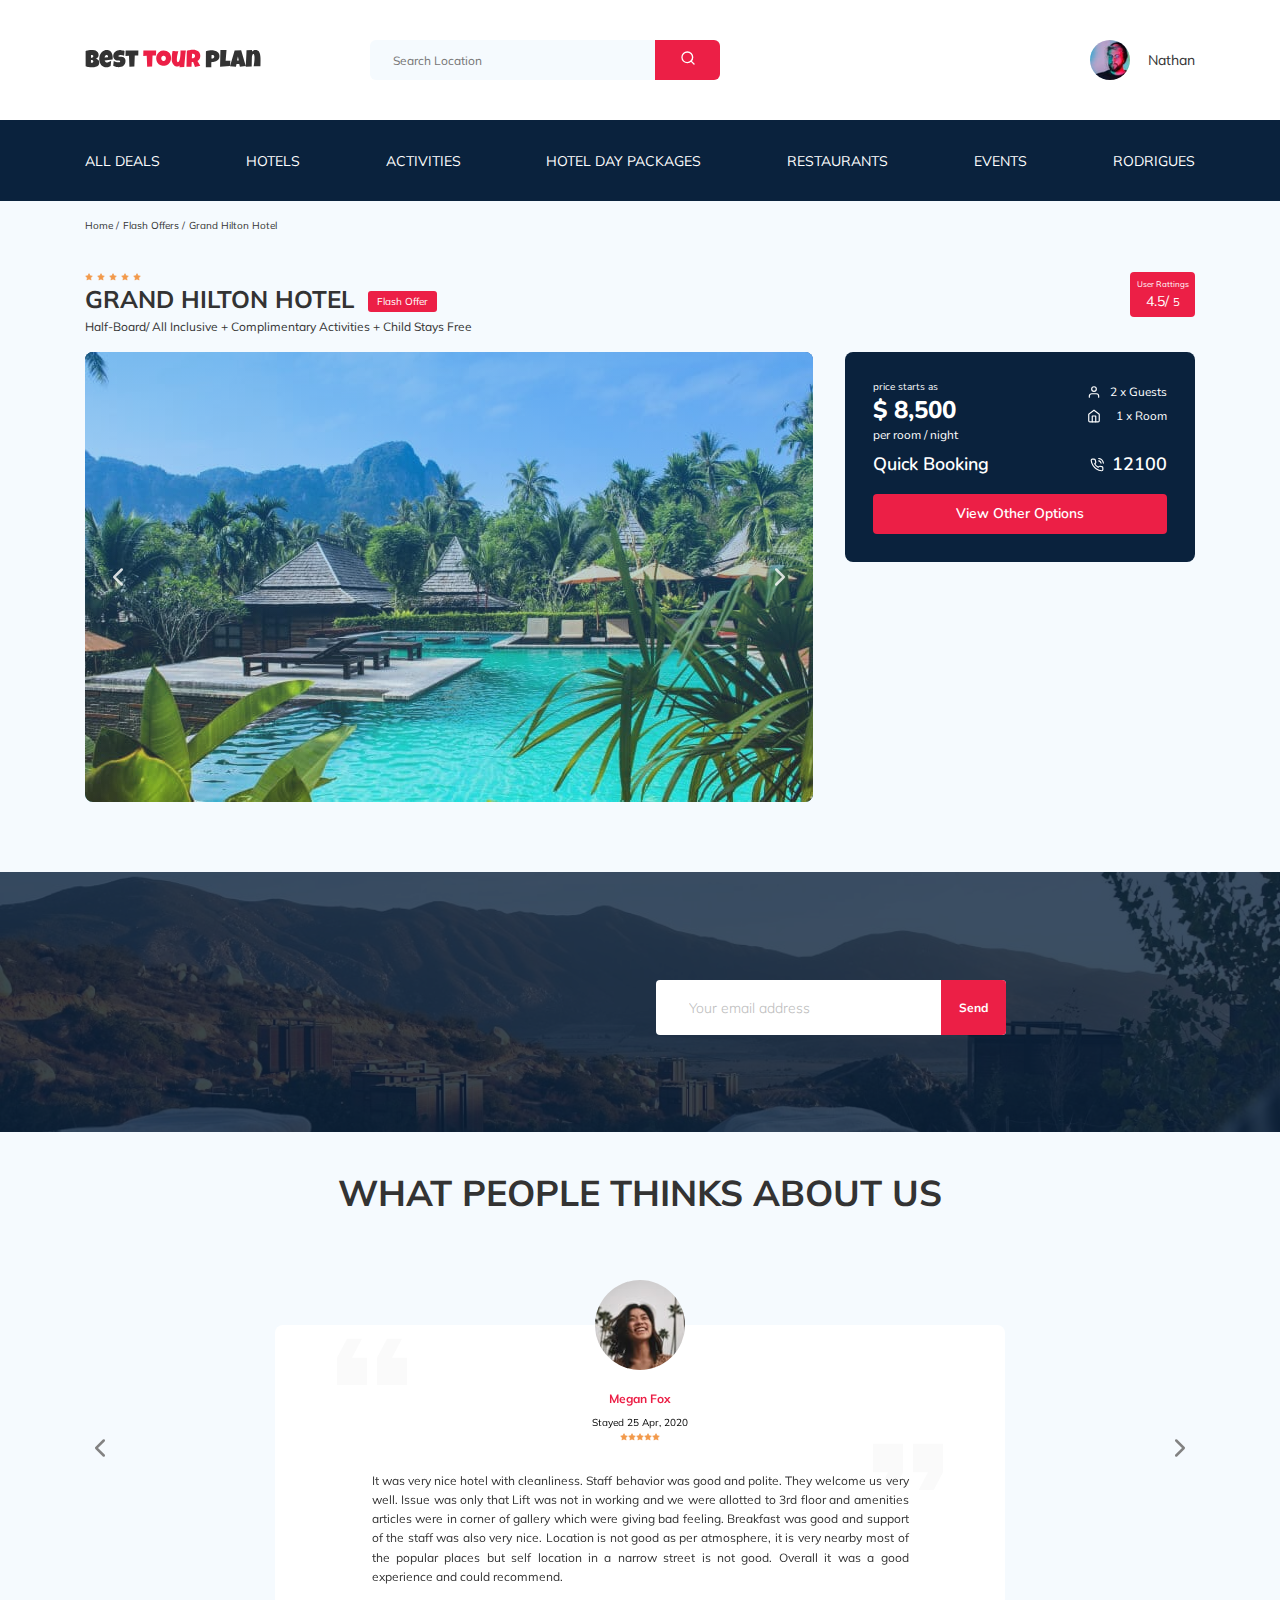
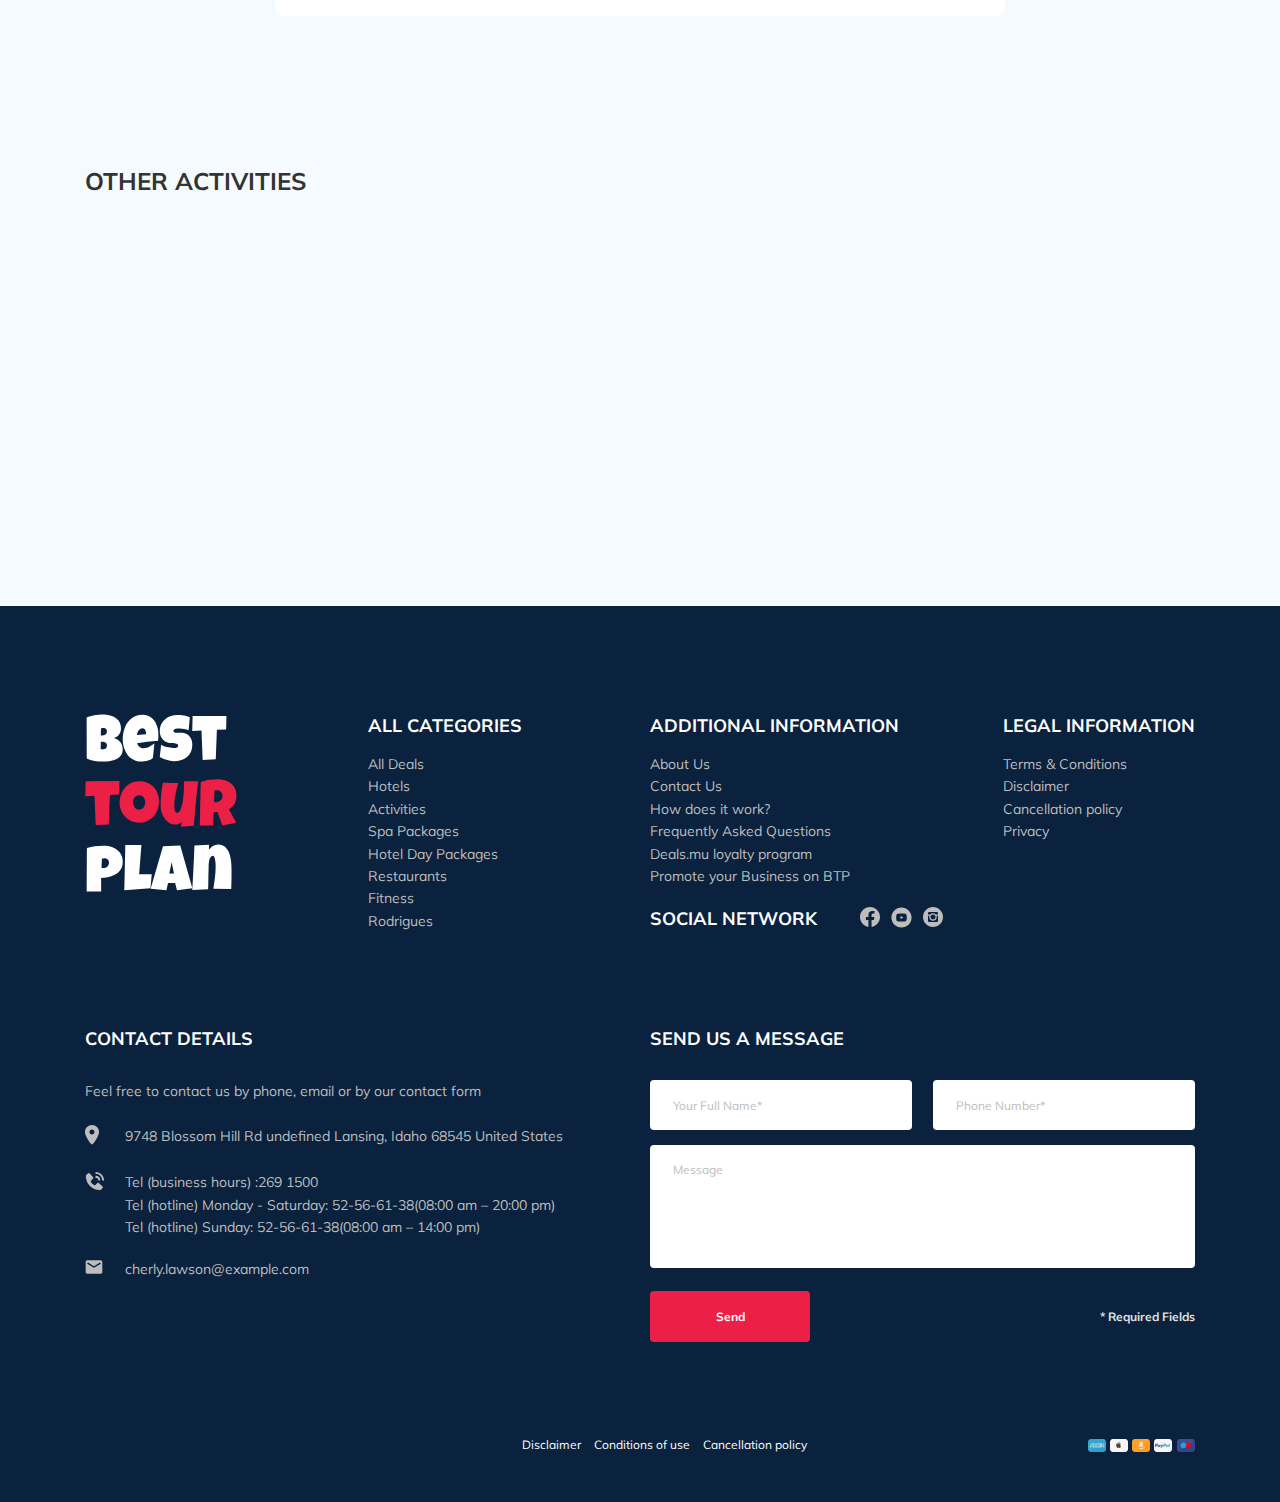
==== commit 4a17ee84: "fix: bug" ====
--- a/index.html
+++ b/index.html
@@ -19,9 +19,10 @@
     <header class="navbar navbar--mobile--fixed">
       <div class="container">
         <div class="navbar-top">
-          <a href="#" class="logo">
-            <img
-              src="img/horizontal-logo.svg"
+          <a href="https://test.bigsite.info/tour-plan/" class="logo">
+            <img
+              src="[data-uri]"
+              data-src="img/horizontal-logo.svg"
               alt="logo: Best tour plan"
               class="logo__image"
             />
@@ -36,12 +37,17 @@
               placeholder="Search Location"
             />
             <button class="search__button">
-              <img src="img/search.svg" alt="Icon: search" />
+              <img
+                src="[data-uri]"
+                data-src="img/search.svg"
+                alt="Icon: search"
+              />
             </button>
           </form>
           <a href="#" class="user navbar__user navbar__user--mobile--hidden">
             <img
-              src="img/user-avatar.jpg"
+              src="[data-uri]"
+              data-src="img/user-avatar.jpg"
               alt="avatar : Nathan"
               class="user__avatar"
             />
@@ -66,7 +72,8 @@
                 class="user navbar__user navbar__user--mobile--visible"
               >
                 <img
-                  src="img/user-avatar.jpg"
+                  src="[data-uri]"
+                  data-src="img/user-avatar.jpg"
                   alt="avatar : Nathan"
                   class="user__avatar"
                 />
@@ -85,7 +92,11 @@
                   placeholder="Search Location"
                 />
                 <button class="search__button">
-                  <img src="img/search.svg" alt="Icon: search" />
+                  <img
+                    src="[data-uri]"
+                    data-src="img/search.svg"
+                    alt="Icon: search"
+                  />
                 </button>
               </form>
             </li>
@@ -175,35 +186,40 @@
               <div class="swiper-slide hotel-slider__item">
                 <img
                   class="hotel-slider__image"
-                  src="img/slider-1.jpg"
+                  src="[data-uri]"
+                  data-src=" img/slider-1.jpg"
                   alt="slide"
                 />
               </div>
               <div class="swiper-slide hotel-slider__item">
                 <img
                   class="hotel-slider__image"
-                  src="img/slider-2.jpg"
+                  src="[data-uri]"
+                  data-src="img/slider-2.jpg"
                   alt="slide"
                 />
               </div>
               <div class="swiper-slide hotel-slider__item">
                 <img
                   class="hotel-slider__image"
-                  src="img/slider-3.jpg"
+                  src="[data-uri]"
+                  data-src="img/slider-3.jpg"
                   alt="slide"
                 />
               </div>
               <div class="swiper-slide hotel-slider__item">
                 <img
                   class="hotel-slider__image"
-                  src="img/slider-4.jpg"
+                  src="[data-uri]"
+                  data-src="img/slider-1.jpg"
                   alt="slide"
                 />
               </div>
               <div class="swiper-slide hotel-slider__item">
                 <img
                   class="hotel-slider__image"
-                  src="img/slider-5.jpg"
+                  src="[data-uri]"
+                  data-src="img/slider-5.jpg"
                   alt="slide"
                 />
               </div>
@@ -230,7 +246,8 @@
                 <div class="booking__room">
                   <div class="booking__text">
                     <img
-                      src="img/user.svg"
+                      src="[data-uri]"
+                      data-src="img/user.svg"
                       alt="Logo: user"
                       class="booking__icon"
                     />
@@ -238,7 +255,8 @@
                   </div>
                   <div class="booking__text">
                     <img
-                      src="img/home.svg"
+                      src="[data-uri]"
+                      data-src="img/home.svg"
                       alt="Logo: home"
                       class="booking__icon"
                     />
@@ -251,7 +269,11 @@
               <div class="booking__call-center">
                 <span class="booking__heading">Quick Booking</span>
                 <a class="booking__number" href="tel:12100">
-                  <img src="img/phone-call.svg" alt="Icon: phone" />
+                  <img
+                    src="[data-uri]"
+                    data-src="img/phone-call.svg"
+                    alt="Icon: phone"
+                  />
                   <span class="booking__num">12100</span>
                 </a>
               </div>
@@ -324,7 +346,8 @@
               <div class="reviews-slider__item">
                 <div class="reviews-slider__profile">
                   <img
-                    src="img/rewies-avatar.jpg"
+                    src="[data-uri]"
+                    data-src="img/rewies-avatar.jpg"
                     alt="Photo: Megan Fox"
                     class="reviews-slider__avatar"
                   />
@@ -333,11 +356,31 @@
                   </h3>
                   <span class="reviews-slider__date">Stayed 25 Apr, 2020</span>
                   <div class="reviews-slider__rating">
-                    <img src="img/Star.svg" alt="" />
-                    <img src="img/Star.svg" alt="" />
-                    <img src="img/Star.svg" alt="" />
-                    <img src="img/Star.svg" alt="" />
-                    <img src="img/Star.svg" alt="" />
+                    <img
+                      src="[data-uri]"
+                      data-src="img/Star.svg"
+                      alt=""
+                    />
+                    <img
+                      src="[data-uri]"
+                      data-src="img/Star.svg"
+                      alt=""
+                    />
+                    <img
+                      src="[data-uri]"
+                      data-src="img/Star.svg"
+                      alt=""
+                    />
+                    <img
+                      src="[data-uri]"
+                      data-src="img/Star.svg"
+                      alt=""
+                    />
+                    <img
+                      src="[data-uri]"
+                      data-src="img/Star.svg"
+                      alt=""
+                    />
                   </div>
                   <!-- /.reviews-slider__rating -->
                 </div>
@@ -361,7 +404,8 @@
               <div class="reviews-slider__item">
                 <div class="reviews-slider__profile">
                   <img
-                    src="img/reviews-avatar-2.jpg"
+                    src="[data-uri]"
+                    data-src="img/reviews-avatar-2.jpg"
                     alt="Photo: Megan Fox"
                     class="reviews-slider__avatar"
                   />
@@ -370,11 +414,31 @@
                   </h3>
                   <span class="reviews-slider__date">Stayed 18 Nov, 2019</span>
                   <div class="reviews-slider__rating">
-                    <img src="img/Star.svg" alt="" />
-                    <img src="img/Star.svg" alt="" />
-                    <img src="img/Star.svg" alt="" />
-                    <img src="img/Star.svg" alt="" />
-                    <img src="img/Star.svg" alt="" />
+                    <img
+                      src="[data-uri]"
+                      data-src="img/Star.svg"
+                      alt=""
+                    />
+                    <img
+                      src="[data-uri]"
+                      data-src="img/Star.svg"
+                      alt=""
+                    />
+                    <img
+                      src="[data-uri]"
+                      data-src="img/Star.svg"
+                      alt=""
+                    />
+                    <img
+                      src="[data-uri]"
+                      data-src="img/Star.svg"
+                      alt=""
+                    />
+                    <img
+                      src="[data-uri]"
+                      data-src="img/Star.svg"
+                      alt=""
+                    />
                   </div>
                   <!-- /.reviews-slider__rating -->
                 </div>
@@ -398,7 +462,8 @@
               <div class="reviews-slider__item">
                 <div class="reviews-slider__profile">
                   <img
-                    src="img/reviews-avatar-3.jpg"
+                    src="[data-uri]"
+                    data-src="img/reviews-avatar-3.jpg"
                     alt="Photo: Megan Fox"
                     class="reviews-slider__avatar"
                   />
@@ -407,11 +472,31 @@
                   </h3>
                   <span class="reviews-slider__date">Stayed 18 Dec, 2019</span>
                   <div class="reviews-slider__rating">
-                    <img src="img/Star.svg" alt="" />
-                    <img src="img/Star.svg" alt="" />
-                    <img src="img/Star.svg" alt="" />
-                    <img src="img/Star.svg" alt="" />
-                    <img src="img/Star.svg" alt="" />
+                    <img
+                      src="[data-uri]"
+                      data-src="img/Star.svg"
+                      alt=""
+                    />
+                    <img
+                      src="[data-uri]"
+                      data-src="img/Star.svg"
+                      alt=""
+                    />
+                    <img
+                      src="[data-uri]"
+                      data-src="img/Star.svg"
+                      alt=""
+                    />
+                    <img
+                      src="[data-uri]"
+                      data-src="img/Star.svg"
+                      alt=""
+                    />
+                    <img
+                      src="[data-uri]"
+                      data-src="img/Star.svg"
+                      alt=""
+                    />
                   </div>
                   <!-- /.reviews-slider__rating -->
                 </div>
@@ -454,7 +539,12 @@
             data-aos="fade-right"
             data-aos-delay="100"
           >
-            <img src="img/activity-1.jpg" alt="activity" class="card__image" />
+            <img
+              src="[data-uri]"
+              data-src="img/activity-1.jpg"
+              alt="activity"
+              class="card__image"
+            />
             <h3 class="card__title">The curious corner of&nbsp;chamarel</h3>
             <button data-toggle="modal" class="card__button">Book Now</button>
           </div>
@@ -464,7 +554,12 @@
             data-aos="fade-right"
             data-aos-delay="200"
           >
-            <img src="img/activity-2.jpg" alt="activity" class="card__image" />
+            <img
+              src="[data-uri]"
+              data-src="img/activity-2.jpg"
+              alt="activity"
+              class="card__image"
+            />
             <h3 class="card__title">Gymkhana club golf course</h3>
             <button data-toggle="modal" class="card__button">Book Now</button>
           </div>
@@ -474,7 +569,12 @@
             data-aos="fade-right"
             data-aos-delay="300"
           >
-            <img src="img/activity-3.jpg" alt="activity" class="card__image" />
+            <img
+              src="[data-uri]"
+              data-src="img/activity-3.jpg"
+              alt="activity"
+              class="card__image"
+            />
             <h3 class="card__title">
               Tamarind falls hiking trip&nbsp;-&nbsp;full day
             </h3>
@@ -486,7 +586,12 @@
             data-aos="fade-right"
             data-aos-delay="400"
           >
-            <img src="img/activity-4.jpg" alt="activity" class="card__image" />
+            <img
+              src="[data-uri]"
+              data-src="img/activity-4.jpg"
+              alt="activity"
+              class="card__image"
+            />
             <h3 class="card__title">The blue marine discovery quest</h3>
             <button data-toggle="modal" class="card__button">Book Now</button>
           </div>
@@ -500,9 +605,10 @@
     <footer class="footer">
       <div class="container">
         <div class="footer-wrapper">
-          <a class="footer__logo" href="#"
+          <a class="footer__logo" href="https://test.bigsite.info/tour-plan/"
             ><img
-              src="img/vertical-logo.svg"
+              src="[data-uri]"
+              data-src="img/vertical-logo.svg"
               alt="Logo: Best tour plan"
               class="logo logo-height"
           /></a>
@@ -704,7 +810,32 @@
           </div>
           <div class="footer-extra__sponsors">
             <img
-              src="img/sponsors.jpg"
+              src="[data-uri]"
+              data-src="img/sponsors-1.png"
+              alt="Logo: sponsors"
+              class="footer-extra__image"
+            />
+            <img
+              src="[data-uri]"
+              data-src="img/sponsors-2.png"
+              alt="Logo: sponsors"
+              class="footer-extra__image"
+            />
+            <img
+              src="[data-uri]"
+              data-src="img/sponsors-3.png"
+              alt="Logo: sponsors"
+              class="footer-extra__image"
+            />
+            <img
+              src="[data-uri]"
+              data-src="img/sponsors-4.png"
+              alt="Logo: sponsors"
+              class="footer-extra__image"
+            />
+            <img
+              src="[data-uri]"
+              data-src="img/sponsors-5.png"
               alt="Logo: sponsors"
               class="footer-extra__image"
             />
@@ -767,6 +898,20 @@
       <!-- /.modal__dialog -->
     </div>
     <!-- /.modal -->
+    <script>
+      function init() {
+        var imgDefer = document.getElementsByTagName("img");
+        for (var i = 0; i < imgDefer.length; i++) {
+          if (imgDefer[i].getAttribute("data-src")) {
+            imgDefer[i].setAttribute(
+              "src",
+              imgDefer[i].getAttribute("data-src")
+            );
+          }
+        }
+      }
+      window.onload = init;
+    </script>
     <script defer src="js/jquery-3.5.1.min.js"></script>
     <script defer src="js/aos.js"></script>
     <script defer src="js/swiper-bundle.min.js"></script>
--- a/css/style.css
+++ b/css/style.css
@@ -1,2 +1,2 @@
-*{box-sizing:border-box}body{font-family:'Muli', sans-serif;color:#333;background-color:#F5FAFE}.container{max-width:1110px;margin:auto}img{max-width:100%}.iframe{border-width:none;width:100%}.input{background-color:#fff;border-radius:4px;border:none;padding:0 23px;height:50px}.message{min-height:123px;background-color:#fff;border-radius:4px;padding:18px 23px;border:none;resize:none}.button{min-width:160px;min-height:50px;padding:18px;font-style:normal;font-weight:bold;font-size:12px;line-height:15px;color:#fff;background-color:#EC1F46;border:none;border-radius:4px;cursor:pointer}.invalid{color:#EC1F46}.logo-height{height:178px}/*! normalize.css v8.0.1 | MIT License | github.com/necolas/normalize.css */html{line-height:1.15;-webkit-text-size-adjust:100%}body{margin:0}main{display:block}h1{font-size:2em;margin:0.67em 0}hr{box-sizing:content-box;height:0;overflow:visible}pre{font-family:monospace, monospace;font-size:1em}a{background-color:transparent}abbr[title]{border-bottom:none;text-decoration:underline;text-decoration:underline dotted}b,strong{font-weight:bolder}code,kbd,samp{font-family:monospace, monospace;font-size:1em}small{font-size:80%}sub,sup{font-size:75%;line-height:0;position:relative;vertical-align:baseline}sub{bottom:-0.25em}sup{top:-0.5em}img{border-style:none}button,input,optgroup,select,textarea{font-family:inherit;font-size:100%;line-height:1.15;margin:0}button,input{overflow:visible}button,select{text-transform:none}button,[type="button"],[type="reset"],[type="submit"]{-webkit-appearance:button}button::-moz-focus-inner,[type="button"]::-moz-focus-inner,[type="reset"]::-moz-focus-inner,[type="submit"]::-moz-focus-inner{border-style:none;padding:0}button:-moz-focusring,[type="button"]:-moz-focusring,[type="reset"]:-moz-focusring,[type="submit"]:-moz-focusring{outline:1px dotted ButtonText}fieldset{padding:0.35em 0.75em 0.625em}legend{box-sizing:border-box;color:inherit;display:table;max-width:100%;padding:0;white-space:normal}progress{vertical-align:baseline}textarea{overflow:auto}[type="checkbox"],[type="radio"]{box-sizing:border-box;padding:0}[type="number"]::-webkit-inner-spin-button,[type="number"]::-webkit-outer-spin-button{height:auto}[type="search"]{-webkit-appearance:textfield;outline-offset:-2px}[type="search"]::-webkit-search-decoration{-webkit-appearance:none}::-webkit-file-upload-button{-webkit-appearance:button;font:inherit}details{display:block}summary{display:list-item}template{display:none}[hidden]{display:none}.navbar{background-color:#ffffff}.navbar-top{display:flex;align-items:center;justify-content:space-between;padding-top:40px;padding-bottom:40px;z-index:999}.navbar-top__menu-button{display:none}.navbar__search{margin-right:auto;margin-left:108px}.navbar-bottom{background-color:#0A223D}.navbar-menu{list-style-type:none;margin:0;padding:31px 0;display:flex;align-items:center;justify-content:space-between;color:#fff}.navbar-menu__link{color:inherit;text-decoration:none;text-transform:uppercase;font-size:14px;line-height:18px}.navbar-menu__item--mobile--visible{display:none}.logo{width:177px}.search{display:flex;position:relative;overflow:hidden;border-radius:6px;height:40px}.search__input{width:350px;height:100%;padding-left:23px;padding-right:75px;background:#F5FAFE;border:none;font-size:12px;line-height:15px;color:#333}.search__button{position:absolute;top:0;right:0;width:65px;height:100%;border:none;background:#EC1F46;cursor:pointer}.user{display:flex;align-items:center;text-decoration:none}.user__avatar{width:40px;height:40px;border-radius:50%;object-fit:cover}.user__name{margin-left:18px;font-size:14px;line-height:18px;color:#333}.breadcrumb-list{display:flex;padding:18px 0;margin:0;list-style:none}.breadcrumb-list__item{font-size:10px;line-height:13px}.breadcrumb-list__item:not(:last-child)::after{content:'/';margin-right:4px}.breadcrumb-list__link{text-decoration:none;color:inherit}.hotel{padding-top:23px;padding-bottom:70px}.hotel-info{display:flex;align-items:center;justify-content:space-between;padding-bottom:13px}.hotel-info__description{margin:5px 0}.hotel-info__offer{margin-left:14px;margin-top:4px}.hotel-info__name{margin-top:0px;margin-bottom:0}.hotel-name{font-size:24px;line-height:30px}.hotel-wrapper{display:flex;flex-wrap:wrap;align-items:center}.hotel-description{font-size:12px;line-height:15px}.hotel-grid{display:flex;justify-content:space-between}.hotel-right{display:flex;flex-direction:column;justify-content:space-between}.hotel-grid__slider{margin:0}.hotel-slider{width:728px;height:450px}.hotel-slider__item{width:100%;height:100%;position:relative;border-radius:8px;overflow:hidden}.hotel-slider__item::after{content:'';position:absolute;z-index:10;width:100%;height:100%;text-outline:0;bottom:0;left:0;right:0;background:linear-gradient(180deg, rgba(0,122,223,0.48) 0%, rgba(255,255,255,0.128) 100%)}.hotel-slider__button{position:absolute;top:50%;transform:translateY(-50%);z-index:99;width:30px;height:30px;border:none;background-color:transparent;cursor:pointer;background-repeat:no-repeat;background-position:center;background-size:10px}.hotel-slider__button--next{right:18px;background-image:url(../img/arrow-next.svg)}.hotel-slider__button--prev{left:18px;background-image:url(../img/arrow-prev.svg)}.hotel__stars{margin-top:16px}.stars{flex-basis:100%}.offer{font-size:10px;line-height:13px;padding:4px 9px;background-color:#EC1F46;border-radius:3px;color:#fff}.rating{max-width:65px;min-height:45px;text-align:center;color:#fff;background-color:#EC1F46;border-radius:4px}.rating__text{font-size:8px;line-height:10px}.rating__counter{width:100%;font-size:14px;line-height:18px}.rating__counter-five{font-size:0.8em}.booking{font-family:'Nunito', sans-serif;border-radius:8px;color:#fff;width:350px;min-height:210px;padding:28px;background:#0A223D}.booking__info{display:flex;justify-content:space-between;margin-bottom:9px}.booking__price{display:flex;flex-direction:column}.booking__start{font-weight:normal;font-size:10px;line-height:14px}.booking__pricetag{font-style:normal;font-weight:800;font-size:24px;line-height:33px}.booking__per-room{font-weight:normal;font-size:12px;line-height:16px}.booking__room{margin-top:4px}.booking__text{display:flex;align-items:center;justify-content:space-between;margin-bottom:8px;font-weight:normal;font-size:12px;line-height:16px}.booking__description{margin-left:9px}.booking__call-center{display:flex;align-items:center;justify-content:space-between;margin-bottom:17px}.booking__heading{font-weight:600;font-size:18px;line-height:25px}.booking__number{display:flex;align-items:center;justify-content:space-between;text-decoration:none;color:inherit}.booking__num{margin-left:8px;font-weight:600;font-size:18px;line-height:25px}.booking__button{width:100%;min-height:30px;border-radius:4px;font-weight:600;font-size:14px;line-height:4px;background-color:#EC1F46;border:none;color:#fff;cursor:pointer}.map{width:347px;height:213px;border-radius:10px;overflow:hidden}.newsletter{position:relative;padding:98px 0 87px;margin-top:70px;background-image:url(../img/newsletter.jpg);background-position:center;background-repeat:no-repeat;background-size:cover}.newsletter::before{content:'';position:absolute;top:0;left:0;right:0;bottom:0;width:100%;height:100%;background-color:rgba(10,34,61,0.8)}.newsletter-wrapper{position:relative;display:flex;align-items:center;justify-content:space-between;max-width:731px;margin:auto}.newsletter-title{display:flex;flex-direction:column;color:#fff;font-weight:300;font-size:24px;line-height:30px;margin:0}.newsletter-title__strong{font-size:36px;line-height:45px;text-transform:uppercase}.newsletter .subscribe{position:relative;width:350px;height:55px;border-radius:4px}.newsletter .subscribe__input{overflow:visible;width:100%;height:100%;border:none;padding-left:33px;padding-right:75px;font-weight:300;font-size:14px;line-height:18px}.newsletter .subscribe__button{position:absolute;min-width:65px;right:0;top:0;height:100%;border:none;border-radius:0 4px 4px 0;background-color:#EC1F46;color:#fff;cursor:pointer;font-style:normal;font-weight:bold;font-size:12px;line-height:15px}.reviews{padding:40px 0 70px 0}.reviews__title{font-style:normal;font-weight:bold;font-size:36px;text-align:center;text-transform:uppercase;margin-top:0;margin-bottom:66px}.reviews-slider__item{position:relative;display:flex;flex-direction:column;align-items:center;max-width:730px;margin:45px auto 0;background-color:#fff;border-radius:8px;padding:0 62px 30px}.reviews-slider__item::before{content:'';position:absolute;background-image:url(../img/quote-left.svg);background-repeat:no-repeat;left:62px;top:13px;width:70px;height:47px}.reviews-slider__item::after{content:'';position:absolute;background-image:url(../img/quote-right.svg);background-repeat:no-repeat;right:62px;top:118px;width:70px;height:47px}.reviews-slider__button{position:absolute;top:50%;transform:translateY(-50%);width:30px;height:30px;background-repeat:no-repeat;background-size:10px;background-position:center;border:none;background-color:transparent;cursor:pointer;z-index:99}.reviews-slider__button--prev{background-image:url(../img/arrow-prev-secondary.svg);left:0}.reviews-slider__button--next{background-image:url(../img/arrow-next-secondary.svg);right:0}.reviews-slider__profile{display:flex;flex-direction:column;align-items:center;margin-top:-45px;margin-bottom:30px}.reviews-slider__avatar{width:90px;height:90px;border-radius:50%;object-fit:cover;margin-bottom:9px}.reviews-slider__username{font-style:normal;font-weight:bold;font-size:12px;line-height:15px;color:#EC1F46;margin-bottom:10px}.reviews-slider__date{font-style:normal;font-weight:normal;font-size:10px;line-height:13px;color:#000000;margin-bottom:4px}.reviews-slider__rating{display:flex;align-items:center}.reviews-slider__text{max-width:537px;font-style:normal;font-weight:normal;font-size:12px;line-height:160%;text-align:justify;margin:auto;z-index:2}.activities{padding:60px 0 98px 0}.activities__title{font-style:normal;font-weight:bold;font-size:24px;line-height:30px;text-transform:uppercase;margin-bottom:57px}.activities-wrapper{display:flex;justify-content:space-between}.card{position:relative;display:flex;flex-direction:column;align-items:flex-start;width:255px;height:255px;padding:24px 26px;border-radius:6px;overflow:hidden}.card::before{content:'';position:absolute;left:0;right:0;top:0;bottom:0;background:linear-gradient(179.83deg, rgba(196,196,196,0) 35.34%, #0A223D 99.85%);z-index:-1}.card__image{position:absolute;left:0;right:0;top:0;bottom:0;width:100%;height:100%;object-fit:cover;z-index:-2}.card__title{margin-top:auto;margin-bottom:18px;color:#fff;font-style:normal;font-weight:bold;font-size:16px;line-height:20px}.card__button{font-style:normal;font-weight:600;font-size:12px;line-height:16px;color:#fff;padding:7px 22px;background-color:#EC1F46;border:none;border-radius:4px;cursor:pointer}.footer{padding-top:108px;padding-bottom:46px;background-color:#0A223D;color:#fff}.footer-wrapper{display:grid;grid-template-columns:repeat(4, minmax(min-content, 1fr));grid-gap:20px;grid-auto-rows:minmax(40px, min-content);align-items:start;margin-bottom:95px}.footer__logo{width:152px;grid-row:1 / 3;align-self:stretch;cursor:pointer}.footer__categories{grid-row:1 / 4}.footer__legal{margin-left:70px}.footer__social-links{display:flex;align-content:center;min-width:83px;justify-content:space-between}.footer__social-network{display:flex;align-items:start;grid-row:2 / 4;grid-column:span 2}.footer__contact-details{grid-column:span 2}.footer__contact-form{grid-column:span 2}.footer__form{display:flex;justify-content:space-between;flex-wrap:wrap}.footer__ul{margin:0;padding:0;list-style:none}.footer__title{font-style:normal;font-weight:bold;font-size:18px;line-height:23px;margin:0 0 16px 0;text-transform:uppercase}.footer__title--inline{margin:0 43px 0 0}.footer__title--mb-3{margin-bottom:30px}.footer__item{display:flex;align-items:flex-start;font-style:normal;font-weight:normal;font-size:14px;line-height:160%;color:#BDBDBD}.footer__item--mb-2{margin-bottom:20px}.footer__phone-link{color:inherit;text-decoration:none}.footer__mail-link{text-decoration:none;color:inherit}.footer__icon-wrapper{min-width:40px}.footer__text{color:#BDBDBD;margin-bottom:22px;font-style:normal;font-weight:normal;font-size:14px;line-height:160%}.footer__link{text-decoration:none;color:inherit}.footer__input{width:100%;font-style:normal;font-weight:normal;font-size:12px;line-height:15px;color:#BDBDBD}.footer__input-group{margin-bottom:15px;flex-basis:48%}.footer__message{flex-basis:100%;margin-bottom:23px;font-style:normal;font-weight:normal;font-size:12px;line-height:15px;color:#BDBDBD}.footer__info{font-style:normal;font-weight:bold;font-size:12px;line-height:15px;color:#E0E0E0;padding-top:18px}.footer-extra{display:flex;justify-content:flex-end}.footer-extra__disclaimer{flex-basis:51%;align-items:center;font-style:normal;font-weight:normal;font-size:12px;line-height:15px}.footer-extra__text{margin-right:10px;text-decoration:none;color:inherit}.modal__overlay{position:fixed;left:0;top:0;right:0;bottom:0;background-color:rgba(0,143,223,0.39);z-index:100;visibility:hidden;opacity:0;transition:opacity 0.2s}.modal__overlay--visible{visibility:visible;opacity:1}.modal__dialog{position:fixed;top:50%;left:50%;transform:translate(-50%, -50%);padding:33px 88px;background-color:#0A223D;border-radius:8px;z-index:101;max-width:478px;color:#fff;visibility:hidden;opacity:0;transition:opacity 0.2s}.modal__dialog--visible{visibility:visible;opacity:1}.modal__close{position:absolute;right:18px;top:17px;text-decoration:none;cursor:pointer}.modal__title{font-style:normal;font-weight:bold;font-size:18px;line-height:23px;margin:0 0 15px 0;text-transform:uppercase;text-align:center}.modal__form{display:flex;align-items:center;justify-content:space-between;flex-wrap:wrap}.modal__input{width:100%}.modal__input-group{width:100%;margin-top:15px;font-style:normal;font-weight:normal;font-size:12px;line-height:15px;color:#BDBDBD}.modal__message{width:100%;min-height:123px;margin-top:15px;font-style:normal;font-weight:normal;font-size:12px;line-height:15px;color:#BDBDBD}.modal__button{margin-top:15px}.modal__info{font-style:normal;font-weight:bold;font-size:12px;line-height:15px;color:#E0E0E0}@media (max-width: 1200px){.container{max-width:960px}.hotel-slider{width:590px}.hotel-slider__image{height:100%;width:100%;object-fit:cover}.card{width:230px;height:230px}.footer__input-group{flex-basis:100%}}@media (max-width: 992px){.container,.newsletter-wrapper{max-width:700px}.logo{width:132px}.logo-height{height:auto}.navbar-top{padding-top:30px;padding-bottom:30px}.navbar__search{margin-left:auto}.navbar-menu{padding:22px 0}.navbar-menu__link{font-size:12px;line-height:15px}.search__input{max-width:340px}.hotel-grid{flex-direction:column}.hotel-grid__slider{margin-bottom:30px}.hotel-right{flex-direction:row}.hotel-slider{width:100%}.booking{width:340px}.swiper-slider__image{width:100%}.map{width:340px}.newsletter{margin-top:60px}.reviews-slider__item{max-width:580px}.activities-wrapper{flex-wrap:wrap}.activities__card{margin-bottom:20px}.card{width:340px;height:255px}.footer-wrapper{grid-template-columns:repeat(6, 1fr);grid-row-gap:40px}.footer__logo{grid-row:1 / 2;grid-column:span 2}.footer__social-network{grid-row:1 / 2;grid-column:span 4;align-self:center}.footer__categories{grid-row:2 / 3;grid-column:span 2}.footer__additional{grid-column:span 2}.footer__legal{grid-column:span 2}.footer__contact-details{grid-column:span 5;grid-row:3}.footer__contact-form{grid-column:span 5;grid-row:4}.footer__input-group{flex-basis:49%}.footer-extra{justify-content:space-between}.footer-extra__disclaimer{flex-basis:auto;align-items:stretch}.modal__dialog{padding:33px 50px}}@media (max-width: 768px){.container{max-width:576px;width:92%}body{padding-top:78px}.navbar--mobile--fixed{position:fixed;left:0;top:0;right:0;z-index:99}.navbar__user--mobile--hidden,.navbar__search--mobile--hidden{display:none}.navbar__user--mobile--visible,.navbar__search--mobile--visible{display:flex}.navbar__user{flex-direction:column;justify-content:center}.navbar-bottom{display:none;position:fixed;left:0;right:0;bottom:0;top:78px;padding-top:30px}.navbar-bottom--visible{display:block}.navbar-menu{flex-direction:column}.navbar-menu__item{margin-bottom:20px}.navbar-menu__item--mobile--visible{display:block}.menu-button{display:flex;width:16px;height:11px;padding:0;align-items:center;justify-content:space-between;flex-direction:column;border:none;background-color:#fff;cursor:pointer}.menu-button__line{width:16px;height:1px;background-color:#333}.user__name--light{color:#fff;margin-left:0;margin-top:10px}.hotel-name{flex-basis:100%}.hotel-wrapper{justify-content:space-between}.hotel-info{padding-bottom:17px}.hotel-info__text{width:100%}.hotel-info__name{margin-top:10px;margin-bottom:0}.hotel-info__rating{display:none}.hotel-info__offer{order:-1;margin-left:0}.stars{flex-basis:auto}.hotel-right{flex-direction:column;min-height:450px}.hotel-slider{height:350px}.booking{width:100%}.map{width:100%}.newsletter{margin-top:40px}.newsletter-wrapper{max-width:576px;width:92%;flex-direction:column;align-items:flex-start}.reviews__title{font-size:18px;line-height:23px}.reviews-slider__item{padding:0 30px 30px}.reviews-slider__item::after,.reviews-slider__item::before{display:none}.reviews-slider__button{top:32px}.reviews-slider__button--prev{margin-left:-65px;left:50%;transform:translate(-50%, 0)}.reviews-slider__button--next{margin-right:-65px;right:50%;transform:translate(50%, 0)}.activities{padding-top:40px;padding-bottom:60px}.card{width:49%;height:255px}.footer__input-group{flex-basis:100%}}@media (max-width: 650px){.footer{padding:108px 0 21px 0}.footer-wrapper{grid-template-columns:1fr;margin-bottom:30px}.footer__logo{grid-row:1;grid-column:1}.footer__social-network{grid-row:2;grid-column:1}.footer__additional{grid-row:3;grid-column:1}.footer__categories{grid-row:4;grid-column:1}.footer__legal{grid-row:5;grid-column:1;margin-left:0}.footer__contact-details{grid-row:6;grid-column:1}.footer__contact-form{grid-row:7;grid-column:1}__button{grid-row:9;order:1}__info{grid-row:8;flex-basis:100%;margin-bottom:15px}-extra{flex-direction:column}-extra__disclaimer{flex-basis:auto;align-items:stretch}}@media (max-width: 576px){.logo{width:99px}.hotel-grid__slider{margin-bottom:20px}.hotel-slider{height:250px}.newsletter{padding:76px 0 83px 0}.newsletter__title{margin-bottom:37px}.subscribe{width:100%}.activities-wrapper{justify-content:center}.card{width:80%}.modal__dialog{min-width:80%}.modal__button{order:1}}@media (max-width: 480px){.container{max-width:88%}.search__input{max-width:250px}.hotel-slider{height:179px}.hotel__stars{margin-top:0;margin-right:5px}.hotel-info{padding-bottom:26px}.hotel-right{min-height:404px}.map{height:172px}.booking{height:210px}.newsletter-title{font-weight:300;font-size:20px;line-height:25px}.newsletter-title__strong{font-weight:600;font-size:30px;line-height:38px}.subscribe{width:295px !important}.reviews{padding-bottom:60px}.reviews-slider__button--next{margin-right:-87px}.reviews-slider__button--prev{margin-left:-87px}.reviews__title{margin-bottom:35px}.activities__title{font-size:18px;margin-top:0;margin-bottom:29px}.card{width:100%}.footer{padding:50px 0 46px 0}.footer__social-network{flex-wrap:wrap}.footer__social-links{margin-top:10px}.footer__form{width:100%}.footer__button{order:1}.footer__info{flex-basis:100%;margin-bottom:10px;padding-top:0}.footer__title--mb-3{margin-bottom:24px}.footer-extra{flex-wrap:wrap}.footer-extra__disclaimer{flex-basis:100%}.footer-extra__text{margin-right:4px}.logo-height{height:120px}.modal__dialog{padding:20px 30px;max-height:98%;min-width:95%}}@media (max-width: 768px) and (orientation: landscape){.navbar-bottom--visible{height:250px;overflow-y:scroll}.modal__dialog{height:290px;overflow-y:scroll}.modal__info{padding-top:10px;padding-bottom:20px}}
+*{box-sizing:border-box}body{font-family:'Muli', sans-serif;color:#333;background-color:#F5FAFE}.container{max-width:1110px;margin:auto}img{max-width:100%}.iframe{border-width:none;width:100%}.input{background-color:#fff;border-radius:4px;border:none;padding:0 23px;height:50px;font-size:12px}.input::placeholder{color:#BDBDBD}.message{min-height:123px;background-color:#fff;border-radius:4px;padding:18px 23px;border:none;resize:none;font-size:12px}.message::placeholder{color:#BDBDBD}.button{min-width:160px;min-height:50px;padding:18px;font-style:normal;font-weight:bold;font-size:12px;line-height:15px;color:#fff;background-color:#EC1F46;border:none;border-radius:4px;cursor:pointer}.invalid{color:#EC1F46}.logo-height{height:178px}/*! normalize.css v8.0.1 | MIT License | github.com/necolas/normalize.css */html{line-height:1.15;-webkit-text-size-adjust:100%}body{margin:0}main{display:block}h1{font-size:2em;margin:0.67em 0}hr{box-sizing:content-box;height:0;overflow:visible}pre{font-family:monospace, monospace;font-size:1em}a{background-color:transparent}abbr[title]{border-bottom:none;text-decoration:underline;text-decoration:underline dotted}b,strong{font-weight:bolder}code,kbd,samp{font-family:monospace, monospace;font-size:1em}small{font-size:80%}sub,sup{font-size:75%;line-height:0;position:relative;vertical-align:baseline}sub{bottom:-0.25em}sup{top:-0.5em}img{border-style:none}button,input,optgroup,select,textarea{font-family:inherit;font-size:100%;line-height:1.15;margin:0}button,input{overflow:visible}button,select{text-transform:none}button,[type="button"],[type="reset"],[type="submit"]{-webkit-appearance:button}button::-moz-focus-inner,[type="button"]::-moz-focus-inner,[type="reset"]::-moz-focus-inner,[type="submit"]::-moz-focus-inner{border-style:none;padding:0}button:-moz-focusring,[type="button"]:-moz-focusring,[type="reset"]:-moz-focusring,[type="submit"]:-moz-focusring{outline:1px dotted ButtonText}fieldset{padding:0.35em 0.75em 0.625em}legend{box-sizing:border-box;color:inherit;display:table;max-width:100%;padding:0;white-space:normal}progress{vertical-align:baseline}textarea{overflow:auto}[type="checkbox"],[type="radio"]{box-sizing:border-box;padding:0}[type="number"]::-webkit-inner-spin-button,[type="number"]::-webkit-outer-spin-button{height:auto}[type="search"]{-webkit-appearance:textfield;outline-offset:-2px}[type="search"]::-webkit-search-decoration{-webkit-appearance:none}::-webkit-file-upload-button{-webkit-appearance:button;font:inherit}details{display:block}summary{display:list-item}template{display:none}[hidden]{display:none}.navbar{background-color:#ffffff}.navbar-top{display:flex;align-items:center;justify-content:space-between;padding-top:40px;padding-bottom:40px;z-index:999}.navbar-top__menu-button{display:none}.navbar__search{margin-right:auto;margin-left:108px}.navbar-bottom{background-color:#0A223D}.navbar-menu{list-style-type:none;margin:0;padding:31px 0;display:flex;align-items:center;justify-content:space-between;color:#fff}.navbar-menu__link{color:inherit;text-decoration:none;text-transform:uppercase;font-size:14px;line-height:18px}.navbar-menu__item--mobile--visible{display:none}.logo{width:177px}.search{display:flex;position:relative;overflow:hidden;border-radius:6px;height:40px}.search__input{width:350px;height:100%;padding-left:23px;padding-right:75px;background:#F5FAFE;border:none;font-size:12px;line-height:15px;color:#333}.search__button{position:absolute;top:0;right:0;width:65px;height:100%;border:none;background:#EC1F46;cursor:pointer}.user{display:flex;align-items:center;text-decoration:none}.user__avatar{width:40px;height:40px;border-radius:50%;object-fit:cover}.user__name{margin-left:18px;font-size:14px;line-height:18px;color:#333}.breadcrumb-list{display:flex;padding:18px 0;margin:0;list-style:none}.breadcrumb-list__item{font-size:10px;line-height:13px}.breadcrumb-list__item:not(:last-child)::after{content:'/';margin-right:4px}.breadcrumb-list__link{text-decoration:none;color:inherit}.hotel{padding-top:23px;padding-bottom:70px}.hotel-info{display:flex;align-items:center;justify-content:space-between;padding-bottom:13px}.hotel-info__description{margin:5px 0}.hotel-info__offer{margin-left:14px;margin-top:4px}.hotel-info__name{margin-top:0px;margin-bottom:0}.hotel-name{font-size:24px;line-height:30px}.hotel-wrapper{display:flex;flex-wrap:wrap;align-items:center}.hotel-description{font-size:12px;line-height:15px}.hotel-grid{display:flex;justify-content:space-between}.hotel-right{display:flex;flex-direction:column;justify-content:space-between}.hotel-grid__slider{margin:0}.hotel-slider{width:728px;height:450px}.hotel-slider__item{width:100%;height:100%;position:relative;border-radius:8px;overflow:hidden}.hotel-slider__item::after{content:'';position:absolute;z-index:10;width:100%;height:100%;text-outline:0;bottom:0;left:0;right:0;background:linear-gradient(180deg, rgba(0,122,223,0.48) 0%, rgba(255,255,255,0.128) 100%)}.hotel-slider__button{position:absolute;top:50%;transform:translateY(-50%);z-index:99;width:30px;height:30px;border:none;background-color:transparent;cursor:pointer;background-repeat:no-repeat;background-position:center;background-size:10px}.hotel-slider__button--next{right:18px;background-image:url(../img/arrow-next.svg)}.hotel-slider__button--prev{left:18px;background-image:url(../img/arrow-prev.svg)}.hotel__stars{margin-top:16px}.hotel__button-back{margin-top:10px}.hotel__link-back{text-decoration:none;color:inherit}.stars{flex-basis:100%}.offer{font-size:10px;line-height:13px;padding:4px 9px;background-color:#EC1F46;border-radius:3px;color:#fff}.rating{max-width:65px;min-height:45px;text-align:center;color:#fff;background-color:#EC1F46;border-radius:4px}.rating__text{font-size:8px;line-height:10px}.rating__counter{width:100%;font-size:14px;line-height:18px}.rating__counter-five{font-size:0.8em}.booking{font-family:'Nunito', sans-serif;border-radius:8px;color:#fff;width:350px;min-height:210px;padding:28px;background:#0A223D}.booking__info{display:flex;justify-content:space-between;margin-bottom:9px}.booking__price{display:flex;flex-direction:column}.booking__start{font-weight:normal;font-size:10px;line-height:14px}.booking__pricetag{font-style:normal;font-weight:800;font-size:24px;line-height:33px}.booking__per-room{font-weight:normal;font-size:12px;line-height:16px}.booking__room{margin-top:4px}.booking__text{display:flex;align-items:center;justify-content:space-between;margin-bottom:8px;font-weight:normal;font-size:12px;line-height:16px}.booking__description{margin-left:9px}.booking__call-center{display:flex;align-items:center;justify-content:space-between;margin-bottom:17px}.booking__heading{font-weight:600;font-size:18px;line-height:25px}.booking__number{display:flex;align-items:center;justify-content:space-between;text-decoration:none;color:inherit}.booking__num{margin-left:8px;font-weight:600;font-size:18px;line-height:25px}.booking__button{width:100%;min-height:30px;border-radius:4px;font-weight:600;font-size:14px;line-height:4px;background-color:#EC1F46;border:none;color:#fff;cursor:pointer}.map{width:347px;height:213px;border-radius:10px;overflow:hidden}.newsletter{position:relative;padding:98px 0 87px;margin-top:70px;background-image:url(../img/newsletter.jpg);background-position:center;background-repeat:no-repeat;background-size:cover}.newsletter::before{content:'';position:absolute;top:0;left:0;right:0;bottom:0;width:100%;height:100%;background-color:rgba(10,34,61,0.8)}.newsletter-wrapper{position:relative;display:flex;align-items:center;justify-content:space-between;max-width:731px;margin:auto}.newsletter-title{display:flex;flex-direction:column;color:#fff;font-weight:300;font-size:24px;line-height:30px;margin:0}.newsletter-title__strong{font-size:36px;line-height:45px;text-transform:uppercase}.newsletter .subscribe{position:relative;width:350px;height:55px;border-radius:4px}.newsletter .subscribe__input{overflow:visible;width:100%;height:100%;border:none;padding-left:33px;padding-right:75px;font-weight:300;font-size:14px;line-height:18px}.newsletter .subscribe__button{position:absolute;min-width:65px;right:0;top:0;height:100%;border:none;border-radius:0 4px 4px 0;background-color:#EC1F46;color:#fff;cursor:pointer;font-style:normal;font-weight:bold;font-size:12px;line-height:15px}.reviews{padding:40px 0 70px 0}.reviews__title{font-style:normal;font-weight:bold;font-size:36px;text-align:center;text-transform:uppercase;margin-top:0;margin-bottom:66px}.reviews-slider__item{position:relative;display:flex;flex-direction:column;align-items:center;max-width:730px;margin:45px auto 0;background-color:#fff;border-radius:8px;padding:0 62px 30px}.reviews-slider__item::before{content:'';position:absolute;background-image:url(../img/quote-left.svg);background-repeat:no-repeat;left:62px;top:13px;width:70px;height:47px}.reviews-slider__item::after{content:'';position:absolute;background-image:url(../img/quote-right.svg);background-repeat:no-repeat;right:62px;top:118px;width:70px;height:47px}.reviews-slider__button{position:absolute;top:50%;transform:translateY(-50%);width:30px;height:30px;background-repeat:no-repeat;background-size:10px;background-position:center;border:none;background-color:transparent;cursor:pointer;z-index:99}.reviews-slider__button--prev{background-image:url(../img/arrow-prev-secondary.svg);left:0}.reviews-slider__button--next{background-image:url(../img/arrow-next-secondary.svg);right:0}.reviews-slider__profile{display:flex;flex-direction:column;align-items:center;margin-top:-45px;margin-bottom:30px}.reviews-slider__avatar{width:90px;height:90px;border-radius:50%;object-fit:cover;margin-bottom:9px}.reviews-slider__username{font-style:normal;font-weight:bold;font-size:12px;line-height:15px;color:#EC1F46;margin-bottom:10px}.reviews-slider__date{font-style:normal;font-weight:normal;font-size:10px;line-height:13px;color:#000000;margin-bottom:4px}.reviews-slider__rating{display:flex;align-items:center}.reviews-slider__text{max-width:537px;font-style:normal;font-weight:normal;font-size:12px;line-height:160%;text-align:justify;margin:auto;z-index:2}.activities{padding:60px 0 98px 0}.activities__title{font-style:normal;font-weight:bold;font-size:24px;line-height:30px;text-transform:uppercase;margin-bottom:57px}.activities-wrapper{display:flex;justify-content:space-between}.card{position:relative;display:flex;flex-direction:column;align-items:flex-start;width:255px;height:255px;padding:24px 26px;border-radius:6px;overflow:hidden}.card::before{content:'';position:absolute;left:0;right:0;top:0;bottom:0;background:linear-gradient(179.83deg, rgba(196,196,196,0) 35.34%, #0A223D 99.85%);z-index:-1}.card__image{position:absolute;left:0;right:0;top:0;bottom:0;width:100%;height:100%;object-fit:cover;z-index:-2}.card__title{margin-top:auto;margin-bottom:18px;color:#fff;font-style:normal;font-weight:bold;font-size:16px;line-height:20px}.card__button{font-style:normal;font-weight:600;font-size:12px;line-height:16px;color:#fff;padding:7px 22px;background-color:#EC1F46;border:none;border-radius:4px;cursor:pointer}.footer{padding-top:108px;padding-bottom:46px;background-color:#0A223D;color:#fff}.footer-wrapper{display:grid;grid-template-columns:repeat(4, minmax(min-content, 1fr));grid-gap:20px;grid-auto-rows:minmax(40px, min-content);align-items:start;margin-bottom:95px}.footer__logo{width:152px;grid-row:1 / 3;align-self:stretch;cursor:pointer}.footer__categories{grid-row:1 / 4}.footer__legal{margin-left:70px}.footer__social-links{display:flex;align-content:center;min-width:83px;justify-content:space-between}.footer__social-network{display:flex;align-items:start;grid-row:2 / 4;grid-column:span 2}.footer__contact-details{grid-column:span 2}.footer__contact-form{grid-column:span 2}.footer__form{display:flex;justify-content:space-between;flex-wrap:wrap}.footer__ul{margin:0;padding:0;list-style:none}.footer__title{font-style:normal;font-weight:bold;font-size:18px;line-height:23px;margin:0 0 16px 0;text-transform:uppercase}.footer__title--inline{margin:0 43px 0 0}.footer__title--mb-3{margin-bottom:30px}.footer__item{display:flex;align-items:flex-start;font-style:normal;font-weight:normal;font-size:14px;line-height:160%;color:#BDBDBD}.footer__item--mb-2{margin-bottom:20px}.footer__phone-link{color:inherit;text-decoration:none}.footer__mail-link{text-decoration:none;color:inherit}.footer__icon-wrapper{min-width:40px}.footer__text{color:#BDBDBD;margin-bottom:22px;font-style:normal;font-weight:normal;font-size:14px;line-height:160%}.footer__link{text-decoration:none;color:inherit}.footer__input{width:100%;font-style:normal;font-weight:normal}.footer__input-group{margin-bottom:15px;flex-basis:48%}.footer__message{flex-basis:100%;margin-bottom:23px;font-style:normal;font-weight:normal}.footer__info{font-style:normal;font-weight:bold;font-size:12px;line-height:15px;color:#E0E0E0;padding-top:18px}.footer-extra{display:flex;justify-content:flex-end}.footer-extra__disclaimer{flex-basis:51%;align-items:center;font-style:normal;font-weight:normal;font-size:12px;line-height:15px}.footer-extra__text{margin-right:10px;text-decoration:none;color:inherit}.modal__overlay{position:fixed;left:0;top:0;right:0;bottom:0;background-color:rgba(0,143,223,0.39);z-index:100;visibility:hidden;opacity:0;transition:opacity 0.2s}.modal__overlay--visible{visibility:visible;opacity:1}.modal__dialog{position:fixed;top:50%;left:50%;transform:translate(-50%, -50%);padding:33px 88px;background-color:#0A223D;border-radius:8px;z-index:101;max-width:478px;color:#fff;visibility:hidden;opacity:0;transition:opacity 0.2s}.modal__dialog--visible{visibility:visible;opacity:1}.modal__close{position:absolute;right:18px;top:17px;text-decoration:none;cursor:pointer}.modal__title{font-style:normal;font-weight:bold;font-size:18px;line-height:23px;margin:0 0 15px 0;text-transform:uppercase;text-align:center}.modal__form{display:flex;align-items:center;justify-content:space-between;flex-wrap:wrap}.modal__input{width:100%}.modal__input-group{width:100%;margin-top:15px;font-style:normal;font-weight:normal;font-size:12px;line-height:15px;color:#BDBDBD}.modal__message{width:100%;min-height:123px;margin-top:15px;font-style:normal;font-weight:normal;font-size:12px;line-height:15px;color:#BDBDBD}.modal__button{margin-top:15px}.modal__info{font-style:normal;font-weight:bold;font-size:12px;line-height:15px;color:#E0E0E0}@media (max-width: 1200px){.container{max-width:960px}.hotel-slider{width:590px}.hotel-slider__image{height:100%;width:100%;object-fit:cover}.card{width:230px;height:230px}.footer__input-group{flex-basis:100%}}@media (max-width: 992px){.container,.newsletter-wrapper{max-width:700px}.logo{width:132px}.logo-height{height:auto}.navbar-top{padding-top:30px;padding-bottom:30px}.navbar__search{margin-left:auto}.navbar-menu{padding:22px 0}.navbar-menu__link{font-size:12px;line-height:15px}.search__input{max-width:340px}.hotel-grid{flex-direction:column}.hotel-grid__slider{margin-bottom:30px}.hotel-right{flex-direction:row}.hotel-slider{width:100%}.booking{width:340px}.swiper-slider__image{width:100%}.map{width:340px}.newsletter{margin-top:60px}.reviews-slider__item{max-width:580px}.activities-wrapper{flex-wrap:wrap}.activities__card{margin-bottom:20px}.card{width:340px;height:255px}.footer-wrapper{grid-template-columns:repeat(6, 1fr);grid-row-gap:40px}.footer__logo{grid-row:1 / 2;grid-column:span 2}.footer__social-network{grid-row:1 / 2;grid-column:span 4;align-self:center}.footer__categories{grid-row:2 / 3;grid-column:span 2}.footer__additional{grid-column:span 2}.footer__legal{grid-column:span 2}.footer__contact-details{grid-column:span 5;grid-row:3}.footer__contact-form{grid-column:span 5;grid-row:4}.footer__input-group{flex-basis:49%}.footer-extra{justify-content:space-between}.footer-extra__disclaimer{flex-basis:auto;align-items:stretch}.modal__dialog{padding:33px 50px}}@media (max-width: 767px){.container{max-width:576px;width:92%}body{padding-top:78px}.navbar--mobile--fixed{position:fixed;left:0;top:0;right:0;z-index:99}.navbar__user--mobile--hidden,.navbar__search--mobile--hidden{display:none}.navbar__user--mobile--visible,.navbar__search--mobile--visible{display:flex}.navbar__user{flex-direction:column;justify-content:center}.navbar-bottom{display:none;position:fixed;left:0;right:0;bottom:0;top:78px;padding-top:30px}.navbar-bottom--visible{display:block}.navbar-menu{flex-direction:column}.navbar-menu__item{margin-bottom:20px}.navbar-menu__item--mobile--visible{display:block}.menu-button{display:flex;width:16px;height:11px;padding:0;align-items:center;justify-content:space-between;flex-direction:column;border:none;background-color:#fff;cursor:pointer}.menu-button__line{width:16px;height:1px;background-color:#333}.user__name--light{color:#fff;margin-left:0;margin-top:10px}.hotel-name{flex-basis:100%}.hotel-wrapper{justify-content:space-between}.hotel-info{padding-bottom:17px}.hotel-info__text{width:100%}.hotel-info__name{margin-top:10px;margin-bottom:0}.hotel-info__rating{display:none}.hotel-info__offer{order:-1;margin-left:0}.stars{flex-basis:auto}.hotel-right{flex-direction:column;min-height:450px}.hotel-slider{height:350px}.booking{width:100%}.map{width:100%}.newsletter{margin-top:40px}.newsletter-wrapper{max-width:576px;width:92%;flex-direction:column;align-items:flex-start}.reviews__title{font-size:18px;line-height:23px}.reviews-slider__item{padding:0 30px 30px}.reviews-slider__item::after,.reviews-slider__item::before{display:none}.reviews-slider__button{top:32px}.reviews-slider__button--prev{margin-left:-65px;left:50%;transform:translate(-50%, 0)}.reviews-slider__button--next{margin-right:-65px;right:50%;transform:translate(50%, 0)}.activities{padding-top:40px;padding-bottom:60px}.card{width:49%;height:255px}.footer__input-group{flex-basis:100%}}@media (max-width: 650px){.footer{padding:108px 0 21px 0}.footer-wrapper{grid-template-columns:1fr;margin-bottom:30px}.footer__logo{grid-row:1;grid-column:1}.footer__social-network{grid-row:2;grid-column:1}.footer__additional{grid-row:3;grid-column:1}.footer__categories{grid-row:4;grid-column:1}.footer__legal{grid-row:5;grid-column:1;margin-left:0}.footer__contact-details{grid-row:6;grid-column:1}.footer__contact-form{grid-row:7;grid-column:1}.footer__button{grid-row:9;order:1}.footer__info{grid-row:8;flex-basis:100%;margin-bottom:15px}.footer-extra{flex-direction:column}.footer__disclaimer{flex-basis:auto;align-items:stretch}.modal__dialog{padding:20px 30px;max-height:98%;min-width:80%}.modal__info{flex-basis:100%;margin-top:10px}.modal__button{order:1}}@media (max-width: 576px){.logo{width:99px}.hotel-grid__slider{margin-bottom:20px}.hotel-slider{height:250px}.newsletter{padding:76px 0 83px 0}.newsletter__title{margin-bottom:37px}.subscribe{width:100%}.activities-wrapper{justify-content:center}.card{width:80%}.modal__dialog{min-width:80%}.modal__button{order:1}}@media (max-width: 480px){.container{max-width:88%}.search__input{max-width:250px}.hotel-slider{height:179px}.hotel__stars{margin-top:0;margin-right:5px}.hotel-info{padding-bottom:26px}.hotel-right{min-height:404px}.map{height:172px}.booking{height:210px}.newsletter-title{font-weight:300;font-size:20px;line-height:25px}.newsletter-title__strong{font-weight:600;font-size:30px;line-height:38px}.subscribe{width:295px !important}.reviews{padding-bottom:60px}.reviews-slider__button--next{margin-right:-87px}.reviews-slider__button--prev{margin-left:-87px}.reviews__title{margin-bottom:35px}.activities__title{font-size:18px;margin-top:0;margin-bottom:29px}.card{width:100%}.footer{padding:50px 0 46px 0}.footer__social-network{flex-wrap:wrap}.footer__social-links{margin-top:10px}.footer__form{width:100%}.footer__button{order:1}.footer__info{flex-basis:100%;margin-bottom:10px;padding-top:0}.footer__title--mb-3{margin-bottom:24px}.footer-extra{flex-wrap:wrap}.footer-extra__text{margin-right:3px}.footer-extra__disclaimer{flex-basis:100%;margin-bottom:10px;margin-right:4px}.modal__dialog{padding:20px 20px;max-height:98%;min-width:95%}.modal__info{flex-basis:100%;margin-top:10px}.logo-height{height:120px}}@media (max-width: 768px) and (orientation: landscape){.navbar-bottom--visible{height:250px;overflow-y:scroll}.modal__dialog{max-height:95%;overflow-y:scroll;padding:20px 20px}.modal__info{flex-basis:100%;padding-top:10px;padding-bottom:0px}.modal__button{order:1;margin-bottom:10px}}
 /*# sourceMappingURL=style.css.map */